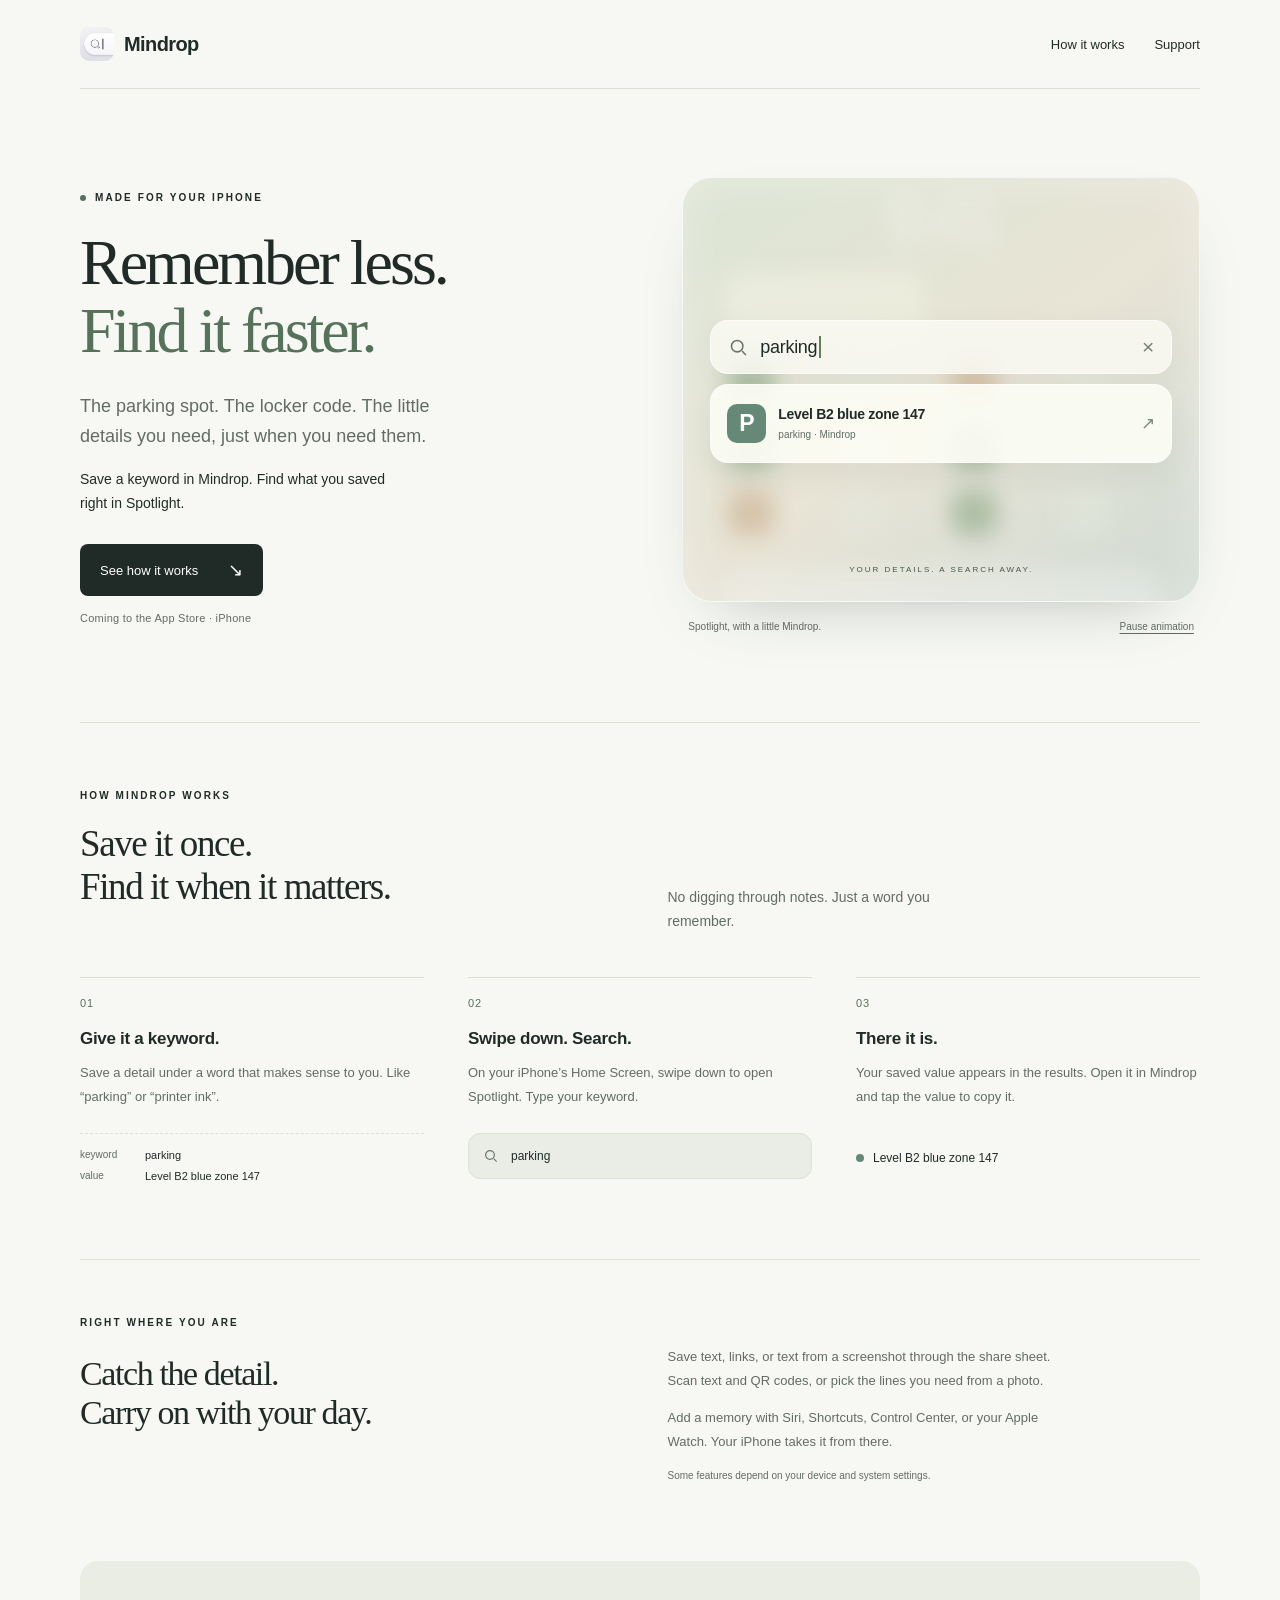
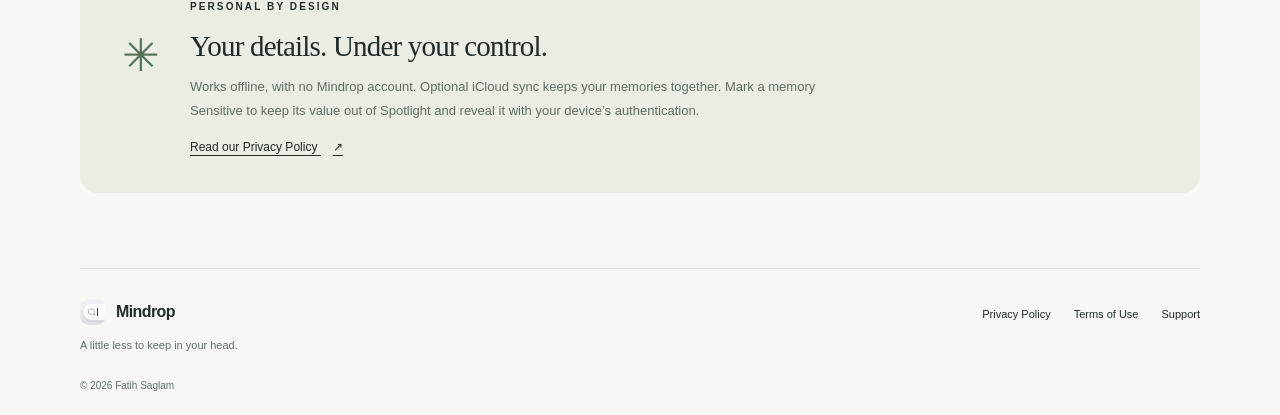
==== docs/index.html @ f383ed57 "Add Mindrop website, App Store policies, and GitHub Pages deployment" ====
<!doctype html>
<html lang="en">
<head>
  <meta charset="utf-8">
  <meta name="viewport" content="width=device-width, initial-scale=1">
  <meta name="theme-color" content="#f7f8f4">
  <title>Mindrop — Remember less. Find it faster.</title>
  <meta name="description" content="Save a detail with a keyword. Find it right in Spotlight on your iPhone. Meet Mindrop, a little less to keep in your head.">
  <meta property="og:title" content="Mindrop — Remember less. Find it faster.">
  <meta property="og:description" content="Save a detail with a keyword. Find it right in Spotlight on your iPhone. Meet Mindrop, a little less to keep in your head.">
  <meta property="og:type" content="website">
  <link rel="icon" type="image/png" href="assets/app-icon.png">
  <link rel="stylesheet" href="assets/site.css">
  <script src="assets/demo.js" defer></script>
</head>
<body>
<a class="skip" href="#main">Skip to content</a>
<header class="site-header shell"><a class="brand" href="./"><img src="assets/app-icon.png" width="34" height="34" alt="">Mindrop</a><nav aria-label="Main navigation"><a href="./#how-it-works">How it works</a><a href="support.html">Support</a></nav></header>
<main id="main" class="">
<section class="hero shell" aria-labelledby="hero-title">
  <div class="hero-copy"><p class="eyebrow"><span></span> MADE FOR YOUR IPHONE</p>
  <h1 id="hero-title">Remember less.<br><span>Find it faster.</span></h1>
  <p class="intro">The parking spot. The locker code. The little details you need, just when you need them.</p>
  <p class="hero-detail">Save a keyword in Mindrop. Find what you saved right in Spotlight.</p>
  <a class="button" href="#how-it-works">See how it works <span aria-hidden="true">↘</span></a>
  <p class="availability">Coming to the App Store · iPhone</p></div>
  <div class="demo-wrap">
    <div class="demo-stage" role="img" aria-label="Illustrative Spotlight search: searching parking shows Level B2 blue zone 147, saved in Mindrop.">
      <div class="blurred-home" aria-hidden="true"><div class="blur-clock">9:41</div><div class="ghost-widget"></div><div class="ghost-apps"><i></i><i></i><i></i><i></i><i></i><i></i><i></i><i></i><i></i><i></i><i></i><i></i></div><div class="ghost-dock"></div></div>
      <div class="spotlight" aria-hidden="true">
        <div class="search-bar"><svg viewBox="0 0 24 24" fill="none" stroke="currentColor" stroke-width="1.8" aria-hidden="true"><circle cx="10.5" cy="10.5" r="6.5"/><path d="m16 16 4.5 4.5"/></svg><span id="demo-keyword">parking</span><span class="cursor"></span><span class="search-dismiss">×</span></div>
        <div class="search-result" id="demo-result"><span class="result-icon" id="demo-icon">P</span><div><p id="demo-value">Level B2 blue zone 147</p><p class="result-meta"><span id="demo-label">parking</span> · Mindrop</p></div><span class="result-arrow">↗</span></div>
      </div>
      <span class="demo-caption">YOUR DETAILS. A SEARCH AWAY.</span>
    </div>
    <div class="demo-controls"><span>Spotlight, with a little Mindrop.</span><button id="demo-pause" type="button" hidden>Pause animation</button></div>
  </div>
</section>
<section class="how shell" id="how-it-works" aria-labelledby="how-title">
  <div class="section-heading"><p class="eyebrow">HOW MINDROP WORKS</p><h2 id="how-title">Save it once.<br>Find it when it matters.</h2><p>No digging through notes. Just a word you remember.</p></div>
  <ol class="steps"><li><span class="step-number">01</span><h3>Give it a keyword.</h3><p>Save a detail under a word that makes sense to you. Like “parking” or “printer ink”.</p><div class="step-example"><span>keyword</span>parking<span>value</span>Level B2 blue zone 147</div></li><li><span class="step-number">02</span><h3>Swipe down. Search.</h3><p>On your iPhone’s Home Screen, swipe down to open Spotlight. Type your keyword.</p><div class="mini-search"><svg viewBox="0 0 24 24" fill="none" stroke="currentColor" stroke-width="1.8" aria-hidden="true"><circle cx="10.5" cy="10.5" r="6.5"/><path d="m16 16 4.5 4.5"/></svg><span>parking</span></div></li><li><span class="step-number">03</span><h3>There it is.</h3><p>Your saved value appears in the results. Open it in Mindrop and tap the value to copy it.</p><div class="mini-answer"><span class="tiny-dot"></span>Level B2 blue zone 147</div></li></ol>
</section>
<section class="everyday shell"><div><p class="eyebrow">RIGHT WHERE YOU ARE</p><h2>Catch the detail.<br>Carry on with your day.</h2></div><div class="ways"><p>Save text, links, or text from a screenshot through the share sheet. Scan text and QR codes, or pick the lines you need from a photo.</p><p>Add a memory with Siri, Shortcuts, Control Center, or your Apple Watch. Your iPhone takes it from there.</p><p class="small-note">Some features depend on your device and system settings.</p></div></section>
<section class="privacy-note shell"><div class="privacy-mark" aria-hidden="true">✳</div><div><p class="eyebrow">PERSONAL BY DESIGN</p><h2>Your details. Under your control.</h2><p>Works offline, with no Mindrop account. Optional iCloud sync keeps your memories together. Mark a memory Sensitive to keep its value out of Spotlight and reveal it with your device’s authentication.</p><a class="text-link" href="privacy.html">Read our Privacy Policy <span aria-hidden="true">↗</span></a></div></section>
</main>
<footer class="site-footer shell"><div class="footer-brand"><a class="brand" href="./"><img src="assets/app-icon.png" width="26" height="26" alt="">Mindrop</a><p>A little less to keep in your head.</p></div><div class="footer-links"><a href="privacy.html">Privacy Policy</a><a href="terms.html">Terms of Use</a><a href="support.html">Support</a></div><p class="copyright">© 2026 Fatih Saglam</p></footer>
</body>
</html>
---- docs/assets/site.css ----
:root{color-scheme:light;--paper:#f7f8f4;--ink:#202b27;--muted:#626c65;--line:#dce1d7;--green:#57725b;--serif:Georgia,'Times New Roman',serif;font-family:-apple-system,BlinkMacSystemFont,'Segoe UI',sans-serif;color:var(--ink);background:var(--paper);font-synthesis:none}*{box-sizing:border-box}html{scroll-behavior:smooth;scroll-padding-top:30px}body{margin:0}a{color:inherit;text-underline-offset:4px}a,button{-webkit-tap-highlight-color:transparent}a:focus-visible,button:focus-visible,summary:focus-visible{outline:3px solid var(--green);outline-offset:6px;border-radius:4px}button{font:inherit}img{max-width:100%}.shell{width:min(1120px,calc(100% - 80px));margin-inline:auto}.skip{position:fixed;top:-80px;left:20px;background:var(--ink);color:white;padding:14px;z-index:5}.skip:focus{top:12px}.site-header{display:flex;align-items:center;justify-content:space-between;padding-block:27px;border-bottom:1px solid var(--line)}.brand{display:inline-flex;align-items:center;gap:10px;font-size:20px;font-weight:650;letter-spacing:-.6px;text-decoration:none}.brand img{border-radius:9px}.site-header nav{display:flex;gap:30px;font-size:13px}.site-header nav a{text-decoration:none}.site-header nav a:hover,.footer-links a:hover{color:var(--green);text-decoration:underline}.hero{display:grid;grid-template-columns:1.04fr 1fr;gap:64px;align-items:center;padding-block:88px 85px}.eyebrow{font-size:10px;line-height:1.6;font-weight:650;letter-spacing:2.1px;margin:0 0 23px}.hero-copy .eyebrow{display:flex;align-items:center;gap:9px}.eyebrow>span{width:6px;height:6px;border-radius:50%;background:var(--green)}h1,h2,h3,p{margin-top:0}h1{font-family:var(--serif);font-weight:400;font-size:clamp(45px,5vw,65px);line-height:1.07;letter-spacing:-3px;margin-bottom:27px}h1 span{color:var(--green)}.intro{font-size:18px;line-height:1.65;max-width:380px;color:var(--muted);margin-bottom:16px}.hero-detail{font-size:14px;line-height:1.7;max-width:330px;margin-bottom:29px}.button{display:inline-flex;align-items:center;justify-content:space-between;gap:30px;text-decoration:none;background:var(--ink);color:#fff;padding:15px 20px;border-radius:8px;font-size:13px;transition:background .2s}.button:hover{background:#3e5944}.button span{font-size:18px}.availability{font-size:11px;letter-spacing:.25px;color:var(--muted);margin:16px 0 0}.demo-wrap{min-width:0}.demo-stage{position:relative;height:425px;overflow:hidden;border-radius:30px;background:linear-gradient(145deg,#dce5d4,#e8e4d6 52%,#d1dbd3);border:1px solid #ffffffb3;box-shadow:0 28px 65px -40px #293e2c66,inset 0 0 50px #ffffff4d}.blurred-home{position:absolute;inset:-10px 25px;filter:blur(11px);opacity:.48;user-select:none}.blur-clock{text-align:center;font-size:68px;font-weight:250;color:#fff;padding-top:12px;letter-spacing:-5px}.ghost-widget{width:43%;height:65px;margin:15px 15px 20px;background:#f5f5e6;border-radius:18px}.ghost-apps{display:grid;grid-template-columns:repeat(4,1fr);gap:20px;padding:0 20px}.ghost-apps i{width:46px;height:46px;background:#789b75;border-radius:13px}.ghost-apps i:nth-child(3n){background:#c4a17c}.ghost-apps i:nth-child(2n){background:#e3e9dd}.ghost-dock{height:60px;margin:30px 15px;background:#ffffff6e;border-radius:22px}.spotlight{position:absolute;top:142px;left:27px;right:27px}.search-bar{display:flex;align-items:center;gap:11px;min-height:53px;padding:14px 17px;border:1px solid #fff9;border-radius:18px;background:#f9faf3d9;box-shadow:0 5px 30px #32422c0a;font-size:18px;letter-spacing:-.3px}.search-bar svg,.mini-search svg{width:21px;height:21px;flex-shrink:0;color:#6b7669}.cursor{height:22px;width:1.5px;background:#617e57;margin-left:-9px;animation:blink 1s steps(2,start) infinite}.search-dismiss{margin-left:auto;font-size:21px;color:#798074;font-weight:300}.search-result{display:flex;align-items:center;gap:12px;margin-top:10px;min-height:79px;padding:16px;border-radius:18px;background:#fbfcf4ed;border:1px solid #fff9;box-shadow:0 12px 30px #32422c10;transition:opacity .3s,transform .3s}.search-result.is-hidden{opacity:0;transform:translateY(7px)}.result-icon{display:grid;place-items:center;width:39px;height:39px;flex-shrink:0;border-radius:10px;color:#fff;background:#668876;font-size:23px;font-weight:650}.search-result p{font-size:14px;font-weight:550;letter-spacing:-.3px;margin:0;line-height:1.4;overflow-wrap:anywhere}.search-result .result-meta{font-size:10px;color:var(--muted);font-weight:400;margin-top:4px;letter-spacing:0}.result-arrow{margin-left:auto;color:#7c8878;font-size:17px}.demo-caption{position:absolute;bottom:27px;left:0;right:0;text-align:center;font-size:8px;letter-spacing:2px;color:#465846}.demo-controls{display:flex;align-items:center;justify-content:space-between;gap:10px;margin:14px 6px 0;color:var(--muted);font-size:10px}.demo-controls button{background:none;border:0;padding:5px 0;color:var(--muted);text-decoration:underline;text-underline-offset:3px;font-size:10px;cursor:pointer}.how{border-top:1px solid var(--line);padding-block:65px 62px}.section-heading{display:grid;grid-template-columns:1fr 1fr;column-gap:55px}.section-heading .eyebrow{grid-column:1/-1;margin-bottom:19px}h2{font-family:var(--serif);font-weight:400;font-size:37px;line-height:1.15;letter-spacing:-1.4px}.section-heading>p:last-child{align-self:end;margin-bottom:5px;color:var(--muted);font-size:14px;line-height:1.7;max-width:270px}.steps{display:grid;grid-template-columns:repeat(3,1fr);list-style:none;margin:38px 0 0;padding:0;gap:44px}.steps li{border-top:1px solid var(--line);padding-top:19px}.step-number{display:block;font-size:11px;letter-spacing:1px;color:var(--green);margin-bottom:20px}.steps h3{font-weight:550;font-size:17px;letter-spacing:-.3px;margin-bottom:12px}.steps p,.ways p,.privacy-note p:not(.eyebrow){font-size:13px;line-height:1.85;color:var(--muted)}.step-example{display:grid;grid-template-columns:60px 1fr;gap:9px 5px;font-size:11px;padding:15px 0;border-top:1px dashed var(--line);margin-top:24px}.step-example span{color:var(--muted);font-size:10px}.mini-search{display:flex;gap:12px;align-items:center;background:#e9ede5;border:1px solid #dce2d5;padding:14px;border-radius:12px;margin-top:24px;font-size:12px}.mini-search svg{width:16px;height:16px}.mini-answer{display:flex;align-items:center;gap:9px;padding-block:18px;margin-top:24px;font-size:12px}.tiny-dot{background:#668876;width:8px;height:8px;border-radius:50%;flex-shrink:0}.everyday{display:grid;grid-template-columns:1fr 1fr;gap:55px;padding-block:55px;border-top:1px solid var(--line)}.everyday h2{font-size:34px;margin-bottom:0}.ways{padding-top:30px}.ways p{max-width:400px}.ways .small-note{font-size:10px;color:var(--muted)}.privacy-note{display:flex;gap:30px;padding:38px 42px;background:#e9ede4;border-radius:18px;margin-top:10px;margin-bottom:75px}.privacy-mark{font-size:45px;color:var(--green);padding-top:30px}.privacy-note .eyebrow{margin-bottom:15px}.privacy-note h2{font-size:29px;letter-spacing:-.8px;margin-bottom:12px}.privacy-note p{max-width:650px}.text-link{display:inline-block;font-size:12px;margin-top:4px}.text-link span{margin-left:12px}.site-footer{border-top:1px solid var(--line);padding-block:30px 24px;display:grid;grid-template-columns:1fr auto;gap:18px}.footer-brand .brand{font-size:16px}.footer-brand p{font-size:11px;color:var(--muted);margin-top:10px}.footer-links{display:flex;gap:23px;font-size:11px;padding-top:9px}.footer-links a{text-decoration:none}.copyright{grid-column:1/-1;font-size:10px;color:var(--muted);margin-bottom:0}.legal{max-width:760px;padding-block:65px 80px}.legal h1{font-size:55px;letter-spacing:-2px;margin-bottom:15px}.updated{font-size:11px;color:var(--muted);margin-bottom:33px}.legal p,.legal li{font-size:14px;line-height:1.9;color:#49534c}.legal .legal-lead{font-size:19px;line-height:1.65;color:var(--ink);margin-bottom:32px}.legal h2{font-family:inherit;font-size:19px;line-height:1.45;letter-spacing:-.4px;font-weight:550;margin:34px 0 13px}.legal .button{color:white;margin-bottom:10px}.contact-line{font-size:12px!important;margin-top:15px}.legal details{border-bottom:1px solid var(--line);padding:20px 0}.legal details:first-of-type{border-top:1px solid var(--line)}summary{cursor:pointer;font-size:15px;font-weight:500;line-height:1.6}details p{margin:14px 0 0}::selection{background:#d6e3cc}@keyframes blink{to{visibility:hidden}}@media(min-width:1400px){.hero{padding-block:105px}}@media(max-width:900px){.shell{width:calc(100% - 48px)}.hero{gap:30px;padding-block:65px}.hero h1{font-size:47px;letter-spacing:-2px}.demo-stage{height:390px}.spotlight{left:17px;right:17px;top:130px}.search-result{padding:13px;gap:9px}.search-result p{font-size:12px}.steps{gap:25px}.section-heading{gap:30px}.everyday{gap:30px}}@media(max-width:650px){.shell{width:calc(100% - 40px)}.site-header{padding-block:20px}.site-header nav{gap:18px;font-size:11px}.brand{font-size:18px}.hero{grid-template-columns:1fr;gap:38px;padding-block:48px}.hero h1{font-size:53px;letter-spacing:-2.5px}.intro{font-size:17px;max-width:340px}.hero-detail{max-width:320px}.demo-wrap{width:100%;max-width:440px;margin-inline:auto}.demo-stage{height:350px}.spotlight{top:108px;left:22px;right:22px}.search-result p{font-size:14px}.ghost-apps{gap:17px}.demo-caption{bottom:22px}.section-heading{display:block}.section-heading>p:last-child{max-width:100%;margin-top:0}.how{padding-block:40px}.section-heading h2{font-size:34px}.steps{grid-template-columns:1fr;gap:27px;margin-top:28px}.steps li{display:grid;grid-template-columns:30px 1fr;gap:0 15px;padding-top:22px}.step-number{grid-row:1/4;margin-top:5px}.steps li p{grid-column:2;margin-bottom:5px}.step-example,.mini-search,.mini-answer{grid-column:2;margin-top:12px}.mini-answer{padding-bottom:5px}.everyday{grid-template-columns:1fr;gap:10px;padding-block:40px}.everyday h2{font-size:31px}.ways{padding-top:10px}.privacy-note{gap:15px;padding:28px 23px;margin-bottom:45px}.privacy-mark{font-size:25px;padding-top:30px}.privacy-note h2{font-size:27px}.site-footer{grid-template-columns:1fr;gap:10px}.footer-links{flex-wrap:wrap;gap:20px;padding-top:0}.copyright{margin-top:14px}.legal{padding-block:44px 55px}.legal h1{font-size:42px;letter-spacing:-1.5px}.legal .legal-lead{font-size:17px}}@media(prefers-reduced-motion:reduce){html{scroll-behavior:auto}*,*::before,*::after{animation:none!important;transition:none!important}.cursor{display:none}}
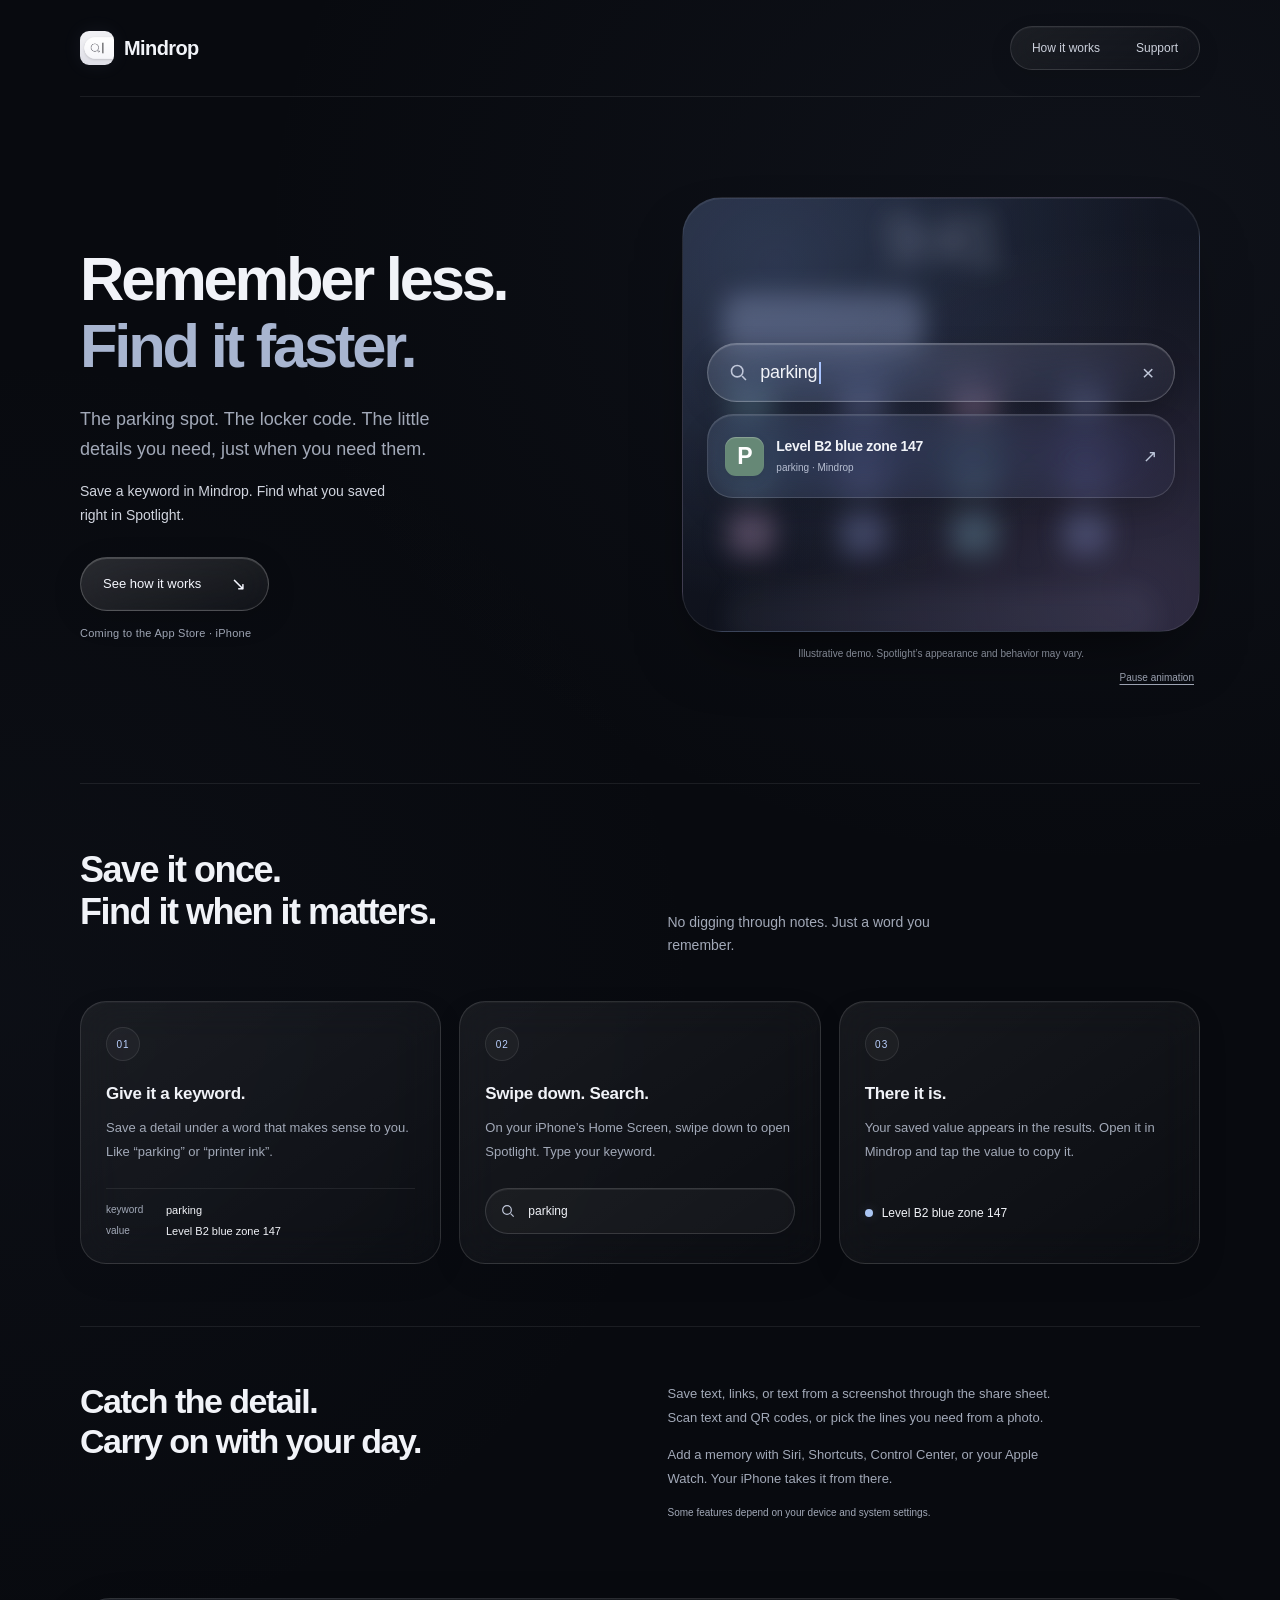
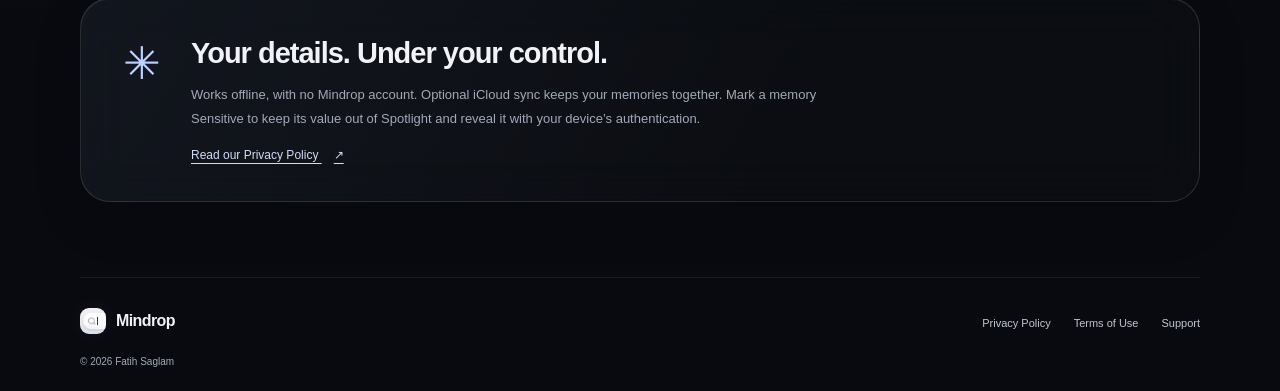
==== commit 402c655c: "Refine website with dark liquid glass design and simplified captions" ====
--- a/docs/index.html
+++ b/docs/index.html
@@ -3,14 +3,14 @@
 <head>
   <meta charset="utf-8">
   <meta name="viewport" content="width=device-width, initial-scale=1">
-  <meta name="theme-color" content="#f7f8f4">
+  <meta name="theme-color" content="#080a0f">
   <title>Mindrop — Remember less. Find it faster.</title>
   <meta name="description" content="Save a detail with a keyword. Find it right in Spotlight on your iPhone. Meet Mindrop, a little less to keep in your head.">
   <meta property="og:title" content="Mindrop — Remember less. Find it faster.">
   <meta property="og:description" content="Save a detail with a keyword. Find it right in Spotlight on your iPhone. Meet Mindrop, a little less to keep in your head.">
   <meta property="og:type" content="website">
   <link rel="icon" type="image/png" href="assets/app-icon.png">
-  <link rel="stylesheet" href="assets/site.css">
+  <link rel="stylesheet" href="assets/site.css?v=3">
   <script src="assets/demo.js" defer></script>
 </head>
 <body>
@@ -18,7 +18,7 @@
 <header class="site-header shell"><a class="brand" href="./"><img src="assets/app-icon.png" width="34" height="34" alt="">Mindrop</a><nav aria-label="Main navigation"><a href="./#how-it-works">How it works</a><a href="support.html">Support</a></nav></header>
 <main id="main" class="">
 <section class="hero shell" aria-labelledby="hero-title">
-  <div class="hero-copy"><p class="eyebrow"><span></span> MADE FOR YOUR IPHONE</p>
+  <div class="hero-copy">
   <h1 id="hero-title">Remember less.<br><span>Find it faster.</span></h1>
   <p class="intro">The parking spot. The locker code. The little details you need, just when you need them.</p>
   <p class="hero-detail">Save a keyword in Mindrop. Find what you saved right in Spotlight.</p>
@@ -31,18 +31,18 @@
         <div class="search-bar"><svg viewBox="0 0 24 24" fill="none" stroke="currentColor" stroke-width="1.8" aria-hidden="true"><circle cx="10.5" cy="10.5" r="6.5"/><path d="m16 16 4.5 4.5"/></svg><span id="demo-keyword">parking</span><span class="cursor"></span><span class="search-dismiss">×</span></div>
         <div class="search-result" id="demo-result"><span class="result-icon" id="demo-icon">P</span><div><p id="demo-value">Level B2 blue zone 147</p><p class="result-meta"><span id="demo-label">parking</span> · Mindrop</p></div><span class="result-arrow">↗</span></div>
       </div>
-      <span class="demo-caption">YOUR DETAILS. A SEARCH AWAY.</span>
     </div>
-    <div class="demo-controls"><span>Spotlight, with a little Mindrop.</span><button id="demo-pause" type="button" hidden>Pause animation</button></div>
+    <p class="demo-disclaimer">Illustrative demo. Spotlight’s appearance and behavior may vary.</p>
+    <div class="demo-controls"><button id="demo-pause" type="button" hidden>Pause animation</button></div>
   </div>
 </section>
 <section class="how shell" id="how-it-works" aria-labelledby="how-title">
-  <div class="section-heading"><p class="eyebrow">HOW MINDROP WORKS</p><h2 id="how-title">Save it once.<br>Find it when it matters.</h2><p>No digging through notes. Just a word you remember.</p></div>
+  <div class="section-heading"><h2 id="how-title">Save it once.<br>Find it when it matters.</h2><p>No digging through notes. Just a word you remember.</p></div>
   <ol class="steps"><li><span class="step-number">01</span><h3>Give it a keyword.</h3><p>Save a detail under a word that makes sense to you. Like “parking” or “printer ink”.</p><div class="step-example"><span>keyword</span>parking<span>value</span>Level B2 blue zone 147</div></li><li><span class="step-number">02</span><h3>Swipe down. Search.</h3><p>On your iPhone’s Home Screen, swipe down to open Spotlight. Type your keyword.</p><div class="mini-search"><svg viewBox="0 0 24 24" fill="none" stroke="currentColor" stroke-width="1.8" aria-hidden="true"><circle cx="10.5" cy="10.5" r="6.5"/><path d="m16 16 4.5 4.5"/></svg><span>parking</span></div></li><li><span class="step-number">03</span><h3>There it is.</h3><p>Your saved value appears in the results. Open it in Mindrop and tap the value to copy it.</p><div class="mini-answer"><span class="tiny-dot"></span>Level B2 blue zone 147</div></li></ol>
 </section>
-<section class="everyday shell"><div><p class="eyebrow">RIGHT WHERE YOU ARE</p><h2>Catch the detail.<br>Carry on with your day.</h2></div><div class="ways"><p>Save text, links, or text from a screenshot through the share sheet. Scan text and QR codes, or pick the lines you need from a photo.</p><p>Add a memory with Siri, Shortcuts, Control Center, or your Apple Watch. Your iPhone takes it from there.</p><p class="small-note">Some features depend on your device and system settings.</p></div></section>
-<section class="privacy-note shell"><div class="privacy-mark" aria-hidden="true">✳</div><div><p class="eyebrow">PERSONAL BY DESIGN</p><h2>Your details. Under your control.</h2><p>Works offline, with no Mindrop account. Optional iCloud sync keeps your memories together. Mark a memory Sensitive to keep its value out of Spotlight and reveal it with your device’s authentication.</p><a class="text-link" href="privacy.html">Read our Privacy Policy <span aria-hidden="true">↗</span></a></div></section>
+<section class="everyday shell"><div><h2>Catch the detail.<br>Carry on with your day.</h2></div><div class="ways"><p>Save text, links, or text from a screenshot through the share sheet. Scan text and QR codes, or pick the lines you need from a photo.</p><p>Add a memory with Siri, Shortcuts, Control Center, or your Apple Watch. Your iPhone takes it from there.</p><p class="small-note">Some features depend on your device and system settings.</p></div></section>
+<section class="privacy-note shell"><div class="privacy-mark" aria-hidden="true">✳</div><div><h2>Your details. Under your control.</h2><p>Works offline, with no Mindrop account. Optional iCloud sync keeps your memories together. Mark a memory Sensitive to keep its value out of Spotlight and reveal it with your device’s authentication.</p><a class="text-link" href="privacy.html">Read our Privacy Policy <span aria-hidden="true">↗</span></a></div></section>
 </main>
-<footer class="site-footer shell"><div class="footer-brand"><a class="brand" href="./"><img src="assets/app-icon.png" width="26" height="26" alt="">Mindrop</a><p>A little less to keep in your head.</p></div><div class="footer-links"><a href="privacy.html">Privacy Policy</a><a href="terms.html">Terms of Use</a><a href="support.html">Support</a></div><p class="copyright">© 2026 Fatih Saglam</p></footer>
+<footer class="site-footer shell"><div class="footer-brand"><a class="brand" href="./"><img src="assets/app-icon.png" width="26" height="26" alt="">Mindrop</a></div><div class="footer-links"><a href="privacy.html">Privacy Policy</a><a href="terms.html">Terms of Use</a><a href="support.html">Support</a></div><p class="copyright">© 2026 Fatih Saglam</p></footer>
 </body>
 </html>
--- a/docs/assets/site.css
+++ b/docs/assets/site.css
@@ -1 +1,246 @@
-:root{color-scheme:light;--paper:#f7f8f4;--ink:#202b27;--muted:#626c65;--line:#dce1d7;--green:#57725b;--serif:Georgia,'Times New Roman',serif;font-family:-apple-system,BlinkMacSystemFont,'Segoe UI',sans-serif;color:var(--ink);background:var(--paper);font-synthesis:none}*{box-sizing:border-box}html{scroll-behavior:smooth;scroll-padding-top:30px}body{margin:0}a{color:inherit;text-underline-offset:4px}a,button{-webkit-tap-highlight-color:transparent}a:focus-visible,button:focus-visible,summary:focus-visible{outline:3px solid var(--green);outline-offset:6px;border-radius:4px}button{font:inherit}img{max-width:100%}.shell{width:min(1120px,calc(100% - 80px));margin-inline:auto}.skip{position:fixed;top:-80px;left:20px;background:var(--ink);color:white;padding:14px;z-index:5}.skip:focus{top:12px}.site-header{display:flex;align-items:center;justify-content:space-between;padding-block:27px;border-bottom:1px solid var(--line)}.brand{display:inline-flex;align-items:center;gap:10px;font-size:20px;font-weight:650;letter-spacing:-.6px;text-decoration:none}.brand img{border-radius:9px}.site-header nav{display:flex;gap:30px;font-size:13px}.site-header nav a{text-decoration:none}.site-header nav a:hover,.footer-links a:hover{color:var(--green);text-decoration:underline}.hero{display:grid;grid-template-columns:1.04fr 1fr;gap:64px;align-items:center;padding-block:88px 85px}.eyebrow{font-size:10px;line-height:1.6;font-weight:650;letter-spacing:2.1px;margin:0 0 23px}.hero-copy .eyebrow{display:flex;align-items:center;gap:9px}.eyebrow>span{width:6px;height:6px;border-radius:50%;background:var(--green)}h1,h2,h3,p{margin-top:0}h1{font-family:var(--serif);font-weight:400;font-size:clamp(45px,5vw,65px);line-height:1.07;letter-spacing:-3px;margin-bottom:27px}h1 span{color:var(--green)}.intro{font-size:18px;line-height:1.65;max-width:380px;color:var(--muted);margin-bottom:16px}.hero-detail{font-size:14px;line-height:1.7;max-width:330px;margin-bottom:29px}.button{display:inline-flex;align-items:center;justify-content:space-between;gap:30px;text-decoration:none;background:var(--ink);color:#fff;padding:15px 20px;border-radius:8px;font-size:13px;transition:background .2s}.button:hover{background:#3e5944}.button span{font-size:18px}.availability{font-size:11px;letter-spacing:.25px;color:var(--muted);margin:16px 0 0}.demo-wrap{min-width:0}.demo-stage{position:relative;height:425px;overflow:hidden;border-radius:30px;background:linear-gradient(145deg,#dce5d4,#e8e4d6 52%,#d1dbd3);border:1px solid #ffffffb3;box-shadow:0 28px 65px -40px #293e2c66,inset 0 0 50px #ffffff4d}.blurred-home{position:absolute;inset:-10px 25px;filter:blur(11px);opacity:.48;user-select:none}.blur-clock{text-align:center;font-size:68px;font-weight:250;color:#fff;padding-top:12px;letter-spacing:-5px}.ghost-widget{width:43%;height:65px;margin:15px 15px 20px;background:#f5f5e6;border-radius:18px}.ghost-apps{display:grid;grid-template-columns:repeat(4,1fr);gap:20px;padding:0 20px}.ghost-apps i{width:46px;height:46px;background:#789b75;border-radius:13px}.ghost-apps i:nth-child(3n){background:#c4a17c}.ghost-apps i:nth-child(2n){background:#e3e9dd}.ghost-dock{height:60px;margin:30px 15px;background:#ffffff6e;border-radius:22px}.spotlight{position:absolute;top:142px;left:27px;right:27px}.search-bar{display:flex;align-items:center;gap:11px;min-height:53px;padding:14px 17px;border:1px solid #fff9;border-radius:18px;background:#f9faf3d9;box-shadow:0 5px 30px #32422c0a;font-size:18px;letter-spacing:-.3px}.search-bar svg,.mini-search svg{width:21px;height:21px;flex-shrink:0;color:#6b7669}.cursor{height:22px;width:1.5px;background:#617e57;margin-left:-9px;animation:blink 1s steps(2,start) infinite}.search-dismiss{margin-left:auto;font-size:21px;color:#798074;font-weight:300}.search-result{display:flex;align-items:center;gap:12px;margin-top:10px;min-height:79px;padding:16px;border-radius:18px;background:#fbfcf4ed;border:1px solid #fff9;box-shadow:0 12px 30px #32422c10;transition:opacity .3s,transform .3s}.search-result.is-hidden{opacity:0;transform:translateY(7px)}.result-icon{display:grid;place-items:center;width:39px;height:39px;flex-shrink:0;border-radius:10px;color:#fff;background:#668876;font-size:23px;font-weight:650}.search-result p{font-size:14px;font-weight:550;letter-spacing:-.3px;margin:0;line-height:1.4;overflow-wrap:anywhere}.search-result .result-meta{font-size:10px;color:var(--muted);font-weight:400;margin-top:4px;letter-spacing:0}.result-arrow{margin-left:auto;color:#7c8878;font-size:17px}.demo-caption{position:absolute;bottom:27px;left:0;right:0;text-align:center;font-size:8px;letter-spacing:2px;color:#465846}.demo-controls{display:flex;align-items:center;justify-content:space-between;gap:10px;margin:14px 6px 0;color:var(--muted);font-size:10px}.demo-controls button{background:none;border:0;padding:5px 0;color:var(--muted);text-decoration:underline;text-underline-offset:3px;font-size:10px;cursor:pointer}.how{border-top:1px solid var(--line);padding-block:65px 62px}.section-heading{display:grid;grid-template-columns:1fr 1fr;column-gap:55px}.section-heading .eyebrow{grid-column:1/-1;margin-bottom:19px}h2{font-family:var(--serif);font-weight:400;font-size:37px;line-height:1.15;letter-spacing:-1.4px}.section-heading>p:last-child{align-self:end;margin-bottom:5px;color:var(--muted);font-size:14px;line-height:1.7;max-width:270px}.steps{display:grid;grid-template-columns:repeat(3,1fr);list-style:none;margin:38px 0 0;padding:0;gap:44px}.steps li{border-top:1px solid var(--line);padding-top:19px}.step-number{display:block;font-size:11px;letter-spacing:1px;color:var(--green);margin-bottom:20px}.steps h3{font-weight:550;font-size:17px;letter-spacing:-.3px;margin-bottom:12px}.steps p,.ways p,.privacy-note p:not(.eyebrow){font-size:13px;line-height:1.85;color:var(--muted)}.step-example{display:grid;grid-template-columns:60px 1fr;gap:9px 5px;font-size:11px;padding:15px 0;border-top:1px dashed var(--line);margin-top:24px}.step-example span{color:var(--muted);font-size:10px}.mini-search{display:flex;gap:12px;align-items:center;background:#e9ede5;border:1px solid #dce2d5;padding:14px;border-radius:12px;margin-top:24px;font-size:12px}.mini-search svg{width:16px;height:16px}.mini-answer{display:flex;align-items:center;gap:9px;padding-block:18px;margin-top:24px;font-size:12px}.tiny-dot{background:#668876;width:8px;height:8px;border-radius:50%;flex-shrink:0}.everyday{display:grid;grid-template-columns:1fr 1fr;gap:55px;padding-block:55px;border-top:1px solid var(--line)}.everyday h2{font-size:34px;margin-bottom:0}.ways{padding-top:30px}.ways p{max-width:400px}.ways .small-note{font-size:10px;color:var(--muted)}.privacy-note{display:flex;gap:30px;padding:38px 42px;background:#e9ede4;border-radius:18px;margin-top:10px;margin-bottom:75px}.privacy-mark{font-size:45px;color:var(--green);padding-top:30px}.privacy-note .eyebrow{margin-bottom:15px}.privacy-note h2{font-size:29px;letter-spacing:-.8px;margin-bottom:12px}.privacy-note p{max-width:650px}.text-link{display:inline-block;font-size:12px;margin-top:4px}.text-link span{margin-left:12px}.site-footer{border-top:1px solid var(--line);padding-block:30px 24px;display:grid;grid-template-columns:1fr auto;gap:18px}.footer-brand .brand{font-size:16px}.footer-brand p{font-size:11px;color:var(--muted);margin-top:10px}.footer-links{display:flex;gap:23px;font-size:11px;padding-top:9px}.footer-links a{text-decoration:none}.copyright{grid-column:1/-1;font-size:10px;color:var(--muted);margin-bottom:0}.legal{max-width:760px;padding-block:65px 80px}.legal h1{font-size:55px;letter-spacing:-2px;margin-bottom:15px}.updated{font-size:11px;color:var(--muted);margin-bottom:33px}.legal p,.legal li{font-size:14px;line-height:1.9;color:#49534c}.legal .legal-lead{font-size:19px;line-height:1.65;color:var(--ink);margin-bottom:32px}.legal h2{font-family:inherit;font-size:19px;line-height:1.45;letter-spacing:-.4px;font-weight:550;margin:34px 0 13px}.legal .button{color:white;margin-bottom:10px}.contact-line{font-size:12px!important;margin-top:15px}.legal details{border-bottom:1px solid var(--line);padding:20px 0}.legal details:first-of-type{border-top:1px solid var(--line)}summary{cursor:pointer;font-size:15px;font-weight:500;line-height:1.6}details p{margin:14px 0 0}::selection{background:#d6e3cc}@keyframes blink{to{visibility:hidden}}@media(min-width:1400px){.hero{padding-block:105px}}@media(max-width:900px){.shell{width:calc(100% - 48px)}.hero{gap:30px;padding-block:65px}.hero h1{font-size:47px;letter-spacing:-2px}.demo-stage{height:390px}.spotlight{left:17px;right:17px;top:130px}.search-result{padding:13px;gap:9px}.search-result p{font-size:12px}.steps{gap:25px}.section-heading{gap:30px}.everyday{gap:30px}}@media(max-width:650px){.shell{width:calc(100% - 40px)}.site-header{padding-block:20px}.site-header nav{gap:18px;font-size:11px}.brand{font-size:18px}.hero{grid-template-columns:1fr;gap:38px;padding-block:48px}.hero h1{font-size:53px;letter-spacing:-2.5px}.intro{font-size:17px;max-width:340px}.hero-detail{max-width:320px}.demo-wrap{width:100%;max-width:440px;margin-inline:auto}.demo-stage{height:350px}.spotlight{top:108px;left:22px;right:22px}.search-result p{font-size:14px}.ghost-apps{gap:17px}.demo-caption{bottom:22px}.section-heading{display:block}.section-heading>p:last-child{max-width:100%;margin-top:0}.how{padding-block:40px}.section-heading h2{font-size:34px}.steps{grid-template-columns:1fr;gap:27px;margin-top:28px}.steps li{display:grid;grid-template-columns:30px 1fr;gap:0 15px;padding-top:22px}.step-number{grid-row:1/4;margin-top:5px}.steps li p{grid-column:2;margin-bottom:5px}.step-example,.mini-search,.mini-answer{grid-column:2;margin-top:12px}.mini-answer{padding-bottom:5px}.everyday{grid-template-columns:1fr;gap:10px;padding-block:40px}.everyday h2{font-size:31px}.ways{padding-top:10px}.privacy-note{gap:15px;padding:28px 23px;margin-bottom:45px}.privacy-mark{font-size:25px;padding-top:30px}.privacy-note h2{font-size:27px}.site-footer{grid-template-columns:1fr;gap:10px}.footer-links{flex-wrap:wrap;gap:20px;padding-top:0}.copyright{margin-top:14px}.legal{padding-block:44px 55px}.legal h1{font-size:42px;letter-spacing:-1.5px}.legal .legal-lead{font-size:17px}}@media(prefers-reduced-motion:reduce){html{scroll-behavior:auto}*,*::before,*::after{animation:none!important;transition:none!important}.cursor{display:none}}
+:root {
+  color-scheme: dark;
+  --paper: #080a0f;
+  --ink: #f1f3f8;
+  --muted: #a2a9b8;
+  --line: #ffffff14;
+  --accent: #bbd1ff;
+  --glass: linear-gradient(145deg, #ffffff10, #ffffff04);
+  --glass-edge: #ffffff20;
+  font-family: -apple-system, BlinkMacSystemFont, 'Segoe UI', sans-serif;
+  color: var(--ink);
+  background: var(--paper);
+  font-synthesis: none;
+}
+* { box-sizing: border-box; }
+html { scroll-behavior: smooth; scroll-padding-top: 100px; }
+body {
+  margin: 0;
+  background:
+    radial-gradient(ellipse 65% 650px at 85% 220px, #59658a16, transparent),
+    radial-gradient(ellipse 55% 650px at 0% 1000px, #424b6812, transparent);
+}
+a { color: inherit; text-underline-offset: 4px; }
+a, button { -webkit-tap-highlight-color: transparent; }
+a:focus-visible, button:focus-visible, summary:focus-visible {
+  outline: 2px solid var(--accent);
+  outline-offset: 6px;
+  border-radius: 6px;
+}
+button { font: inherit; }
+img { max-width: 100%; }
+.shell { width: min(1120px, calc(100% - 80px)); margin-inline: auto; }
+.skip {
+  position: fixed; top: -80px; left: 20px; z-index: 5;
+  background: #e5ebfb; color: #111827; padding: 14px; border-radius: 99px;
+}
+.skip:focus { top: 12px; }
+.site-header {
+  position: relative; display: flex; align-items: center; justify-content: space-between;
+  padding-block: 26px; border-bottom: 1px solid var(--line);
+}
+.brand {
+  display: inline-flex; align-items: center; gap: 10px;
+  font-size: 20px; font-weight: 650; letter-spacing: -.6px; text-decoration: none;
+}
+.brand img { border-radius: 9px; box-shadow: 0 0 20px #bacaff12; }
+.site-header nav {
+  display: flex; gap: 4px; padding: 5px; border-radius: 999px;
+  background: var(--glass); border: 1px solid var(--glass-edge);
+  box-shadow: inset 0 1px 0 #ffffff0a, 0 8px 24px #00000018;
+  -webkit-backdrop-filter: blur(20px); backdrop-filter: blur(20px);
+  font-size: 12px;
+}
+.site-header nav a { padding: 9px 16px; border-radius: 999px; text-decoration: none; color: #ccd1dc; }
+.site-header nav a:hover { background: #ffffff0d; color: white; }
+.hero {
+  display: grid; grid-template-columns: 1.04fr 1fr; gap: 64px;
+  align-items: center; padding-block: 100px 95px;
+}
+h1, h2, h3, p { margin-top: 0; }
+h1, h2 {
+  font-family: -apple-system, BlinkMacSystemFont, 'Segoe UI', sans-serif;
+  font-weight: 600; text-wrap: balance;
+}
+h1 { font-size: clamp(44px, 4.8vw, 64px); line-height: 1.08; letter-spacing: -3.2px; margin-bottom: 26px; }
+h1 span { color: #a8b5d0; }
+h2 { font-size: 36px; line-height: 1.17; letter-spacing: -1.5px; }
+.intro { font-size: 18px; line-height: 1.65; max-width: 380px; color: var(--muted); margin-bottom: 16px; }
+.hero-detail { font-size: 14px; line-height: 1.7; max-width: 330px; margin-bottom: 29px; color: #d1d5df; }
+.button {
+  display: inline-flex; align-items: center; justify-content: space-between; gap: 30px;
+  text-decoration: none; color: #f6f8ff; padding: 15px 22px; border-radius: 999px; font-size: 13px;
+  border: 1px solid #ffffff35;
+  background: linear-gradient(160deg, #ffffff22, #ffffff09);
+  -webkit-backdrop-filter: blur(24px); backdrop-filter: blur(24px);
+  box-shadow: inset 0 1px 0 #ffffff28, inset 0 -1px 0 #ffffff06, 0 8px 30px #00000025;
+  transition: border-color .2s, background .2s;
+}
+.button:hover { border-color: #ffffff60; background: linear-gradient(160deg, #ffffff30, #ffffff12); }
+.button span { font-size: 18px; }
+.availability { font-size: 11px; letter-spacing: .25px; color: var(--muted); margin: 16px 0 0; }
+.demo-wrap { min-width: 0; }
+.demo-stage {
+  position: relative; isolation: isolate; height: 435px; overflow: hidden; border-radius: 40px;
+  background:
+    radial-gradient(ellipse at 18% 15%, #5b73a64d, transparent 65%),
+    radial-gradient(ellipse at 88% 90%, #73639140, transparent 65%),
+    linear-gradient(150deg, #171d2c, #0f121c 60%, #1b1b2a);
+  border: 1px solid #ffffff17;
+  box-shadow: inset 0 1px 0 #ffffff12, 0 32px 70px -30px #000000b3;
+}
+.demo-stage::after {
+  content: ''; position: absolute; inset: 0; pointer-events: none; z-index: -1;
+  background: linear-gradient(135deg, #ffffff05, transparent 40%);
+}
+.blurred-home { position: absolute; inset: -10px 25px; filter: blur(13px); opacity: .38; user-select: none; z-index: -1; }
+.blur-clock { text-align: center; font-size: 68px; font-weight: 250; color: #cad3ee; padding-top: 12px; letter-spacing: -5px; }
+.ghost-widget { width: 43%; height: 65px; margin: 15px 15px 20px; background: #93a2cc; border-radius: 18px; }
+.ghost-apps { display: grid; grid-template-columns: repeat(4, 1fr); gap: 20px; padding: 0 20px; }
+.ghost-apps i { width: 46px; height: 46px; background: #719cb2; border-radius: 13px; }
+.ghost-apps i:nth-child(3n) { background: #b391b8; }
+.ghost-apps i:nth-child(2n) { background: #7a85bd; }
+.ghost-dock { height: 60px; margin: 30px 15px; background: #c8d5ff24; border-radius: 999px; }
+.spotlight { position: absolute; top: 145px; left: 24px; right: 24px; }
+.search-bar {
+  display: flex; align-items: center; gap: 11px; min-height: 59px; padding: 16px 20px;
+  border-radius: 999px; border: 1px solid #ffffff3b;
+  background: linear-gradient(170deg, #ffffff20, #ffffff0b);
+  -webkit-backdrop-filter: blur(28px) saturate(150%); backdrop-filter: blur(28px) saturate(150%);
+  box-shadow: inset 0 1px 1px #ffffff32, inset 0 -1px 1px #ffffff0c, 0 10px 28px #00000030;
+  font-size: 18px; letter-spacing: -.3px;
+}
+.search-bar svg, .mini-search svg { width: 21px; height: 21px; flex-shrink: 0; color: #c1c8da; }
+.cursor { height: 22px; width: 2px; background: #a9c4ff; margin-left: -9px; animation: blink 1s steps(2, start) infinite; }
+.search-dismiss { margin-left: auto; font-size: 21px; color: #c1c8da; font-weight: 300; }
+.search-result {
+  display: flex; align-items: center; gap: 12px; margin-top: 12px; min-height: 84px; padding: 17px;
+  border-radius: 26px; border: 1px solid #ffffff24;
+  background: linear-gradient(145deg, #d8e2ff18, #d8e2ff08);
+  -webkit-backdrop-filter: blur(30px) saturate(150%); backdrop-filter: blur(30px) saturate(150%);
+  box-shadow: inset 0 1px 1px #ffffff1f, 0 14px 30px #00000026;
+  transition: opacity .3s, transform .3s;
+}
+.search-result.is-hidden { opacity: 0; transform: translateY(7px); }
+.result-icon {
+  display: grid; place-items: center; width: 39px; height: 39px; flex-shrink: 0;
+  border-radius: 11px; color: #fff; background: #668876; font-size: 23px; font-weight: 650;
+  box-shadow: inset 0 1px 1px #ffffff40, 0 4px 10px #00000020;
+}
+.search-result p { font-size: 14px; font-weight: 550; letter-spacing: -.3px; margin: 0; line-height: 1.4; overflow-wrap: anywhere; }
+.search-result .result-meta { font-size: 10px; color: #b7bfd2; font-weight: 400; margin-top: 4px; letter-spacing: 0; }
+.result-arrow { margin-left: auto; color: #bdc6da; font-size: 17px; }
+.demo-disclaimer { margin: 14px 6px 0; color: var(--muted); font-size: 10px; line-height: 1.6; text-align: center; }
+.demo-controls { display: flex; align-items: center; justify-content: flex-end; gap: 10px; margin: 5px 6px 0; color: var(--muted); font-size: 10px; }
+.demo-controls button { background: none; border: 0; padding: 5px 0; color: var(--muted); text-decoration: underline; text-underline-offset: 3px; font-size: 10px; cursor: pointer; }
+.how { border-top: 1px solid var(--line); padding-block: 65px 62px; }
+.section-heading { display: grid; grid-template-columns: 1fr 1fr; column-gap: 55px; }
+.section-heading > p:last-child { align-self: end; margin-bottom: 5px; color: var(--muted); font-size: 14px; line-height: 1.7; max-width: 270px; }
+.steps { display: grid; grid-template-columns: repeat(3, 1fr); list-style: none; margin: 38px 0 0; padding: 0; gap: 18px; }
+.steps li {
+  padding: 25px; border: 1px solid var(--glass-edge); border-radius: 26px;
+  background: var(--glass); box-shadow: inset 0 1px 0 #ffffff08, 0 12px 32px #00000014;
+  -webkit-backdrop-filter: blur(20px); backdrop-filter: blur(20px);
+}
+.step-number { display: inline-grid; place-items: center; width: 34px; height: 34px; border-radius: 50%; background: #ffffff09; border: 1px solid #ffffff17; font-size: 10px; letter-spacing: 1px; color: var(--accent); margin-bottom: 23px; }
+.steps h3 { font-weight: 600; font-size: 17px; letter-spacing: -.3px; margin-bottom: 12px; }
+.steps p, .ways p, .privacy-note p { font-size: 13px; line-height: 1.85; color: var(--muted); }
+.step-example { display: grid; grid-template-columns: 55px 1fr; gap: 9px 5px; font-size: 11px; padding: 15px 0 0; border-top: 1px solid var(--line); margin-top: 24px; }
+.step-example span { color: var(--muted); font-size: 10px; }
+.mini-search { display: flex; gap: 12px; align-items: center; background: #ffffff09; border: 1px solid #ffffff24; box-shadow: inset 0 1px 0 #ffffff12; padding: 14px; border-radius: 999px; margin-top: 24px; font-size: 12px; }
+.mini-search svg { width: 16px; height: 16px; }
+.mini-answer { display: flex; align-items: center; gap: 9px; padding-block: 18px; margin-top: 24px; font-size: 12px; }
+.tiny-dot { background: #aac5f2; width: 8px; height: 8px; border-radius: 50%; flex-shrink: 0; box-shadow: 0 0 12px #aac5f230; }
+.everyday { display: grid; grid-template-columns: 1fr 1fr; gap: 55px; padding-block: 55px; border-top: 1px solid var(--line); }
+.everyday h2 { font-size: 34px; margin-bottom: 0; }
+.ways { padding-top: 0; }
+.ways p { max-width: 400px; }
+.ways .small-note { font-size: 10px; color: var(--muted); }
+.privacy-note {
+  display: flex; gap: 30px; padding: 38px 42px; border-radius: 30px; margin-top: 10px; margin-bottom: 75px;
+  background: linear-gradient(120deg, #a7bfea12, #ffffff04 65%); border: 1px solid var(--glass-edge);
+  box-shadow: inset 0 1px 0 #ffffff0c, 0 18px 50px #00000020;
+  -webkit-backdrop-filter: blur(24px); backdrop-filter: blur(24px);
+}
+.privacy-mark { font-size: 45px; color: var(--accent); padding-top: 0; }
+.privacy-note h2 { font-size: 29px; letter-spacing: -1px; margin-bottom: 12px; }
+.privacy-note p { max-width: 650px; }
+.text-link { display: inline-block; font-size: 12px; margin-top: 4px; color: #d1ddf5; }
+.text-link span { margin-left: 12px; }
+.site-footer { border-top: 1px solid var(--line); padding-block: 30px 24px; display: grid; grid-template-columns: 1fr auto; gap: 18px; }
+.footer-brand .brand { font-size: 16px; }
+.footer-links { display: flex; gap: 23px; font-size: 11px; padding-top: 9px; color: #c0c6d3; }
+.footer-links a { text-decoration: none; }
+.footer-links a:hover { color: white; text-decoration: underline; }
+.copyright { grid-column: 1 / -1; font-size: 10px; color: var(--muted); margin-bottom: 0; }
+.legal { max-width: 760px; padding-block: 65px 80px; }
+.legal h1 { font-size: 52px; letter-spacing: -2px; margin-bottom: 15px; }
+.updated { font-size: 11px; color: var(--muted); margin-bottom: 33px; }
+.legal p, .legal li { font-size: 14px; line-height: 1.9; color: #b7bdcc; }
+.legal .legal-lead { font-size: 19px; line-height: 1.65; color: var(--ink); margin-bottom: 32px; }
+.legal h2 { font-size: 19px; line-height: 1.45; letter-spacing: -.4px; font-weight: 600; margin: 34px 0 13px; }
+.legal .button { margin-bottom: 10px; }
+.contact-line { font-size: 12px !important; margin-top: 15px; }
+.legal details { border-bottom: 1px solid var(--line); padding: 20px 0; }
+.legal details:first-of-type { border-top: 1px solid var(--line); }
+summary { cursor: pointer; font-size: 15px; font-weight: 500; line-height: 1.6; }
+details p { margin: 14px 0 0; }
+::selection { background: #50648e; color: white; }
+@keyframes blink { to { visibility: hidden; } }
+@media (min-width: 1400px) { .hero { padding-block: 110px; } }
+@media (max-width: 1000px) {
+  .shell { width: calc(100% - 48px); }
+  .hero { gap: 30px; padding-block: 70px; }
+  .hero h1 { font-size: 48px; letter-spacing: -2.4px; }
+  .demo-stage { height: 390px; }
+  .spotlight { left: 17px; right: 17px; top: 130px; }
+  .search-result { padding: 14px; gap: 9px; }
+  .search-result p { font-size: 12px; }
+  .steps { gap: 12px; }
+  .steps li { padding: 21px; }
+  .section-heading, .everyday { gap: 30px; }
+}
+@media (max-width: 650px) {
+  .shell { width: calc(100% - 40px); }
+  .site-header { padding-block: 20px; }
+  .site-header nav { font-size: 10px; padding: 3px; }
+  .site-header nav a { padding: 8px 10px; }
+  .brand { font-size: 18px; }
+  .hero { grid-template-columns: 1fr; gap: 38px; padding-block: 48px; }
+  .hero h1 { font-size: clamp(39px, 10.6vw, 56px); letter-spacing: -2px; }
+  .intro { font-size: 17px; max-width: 340px; }
+  .hero-detail { max-width: 320px; }
+  .demo-wrap { width: 100%; max-width: 440px; margin-inline: auto; }
+  .demo-stage { height: 350px; border-radius: 32px; }
+  .spotlight { top: 108px; left: 16px; right: 16px; }
+  .search-bar { padding-inline: 18px; }
+  .search-result p { font-size: 13px; }
+  .ghost-apps { gap: 17px; }
+  .section-heading { display: block; }
+  .section-heading > p:last-child { max-width: 100%; margin-top: 0; }
+  .how { padding-block: 40px; }
+  .section-heading h2 { font-size: 32px; }
+  .steps { grid-template-columns: 1fr; gap: 14px; margin-top: 28px; }
+  .steps li { display: grid; grid-template-columns: 34px 1fr; gap: 0 15px; padding: 23px; }
+  .step-number { grid-row: 1 / 4; margin-top: 1px; }
+  .steps li p { grid-column: 2; margin-bottom: 5px; }
+  .step-example, .mini-search, .mini-answer { grid-column: 2; margin-top: 12px; }
+  .mini-answer { padding-bottom: 5px; }
+  .everyday { grid-template-columns: 1fr; gap: 10px; padding-block: 40px; }
+  .everyday h2 { font-size: 31px; }
+  .ways { padding-top: 0; }
+  .privacy-note { gap: 15px; padding: 28px 23px; margin-bottom: 45px; }
+  .privacy-mark { font-size: 25px; padding-top: 0; }
+  .privacy-note h2 { font-size: 26px; }
+  .site-footer { grid-template-columns: 1fr; gap: 10px; }
+  .footer-links { flex-wrap: wrap; gap: 20px; padding-top: 0; }
+  .copyright { margin-top: 14px; }
+  .legal { padding-block: 44px 55px; }
+  .legal h1 { font-size: 39px; letter-spacing: -1.5px; }
+  .legal .legal-lead { font-size: 17px; }
+}
+@media (prefers-reduced-motion: reduce) {
+  html { scroll-behavior: auto; }
+  *, *::before, *::after { animation: none !important; transition: none !important; }
+  .cursor { display: none; }
+}
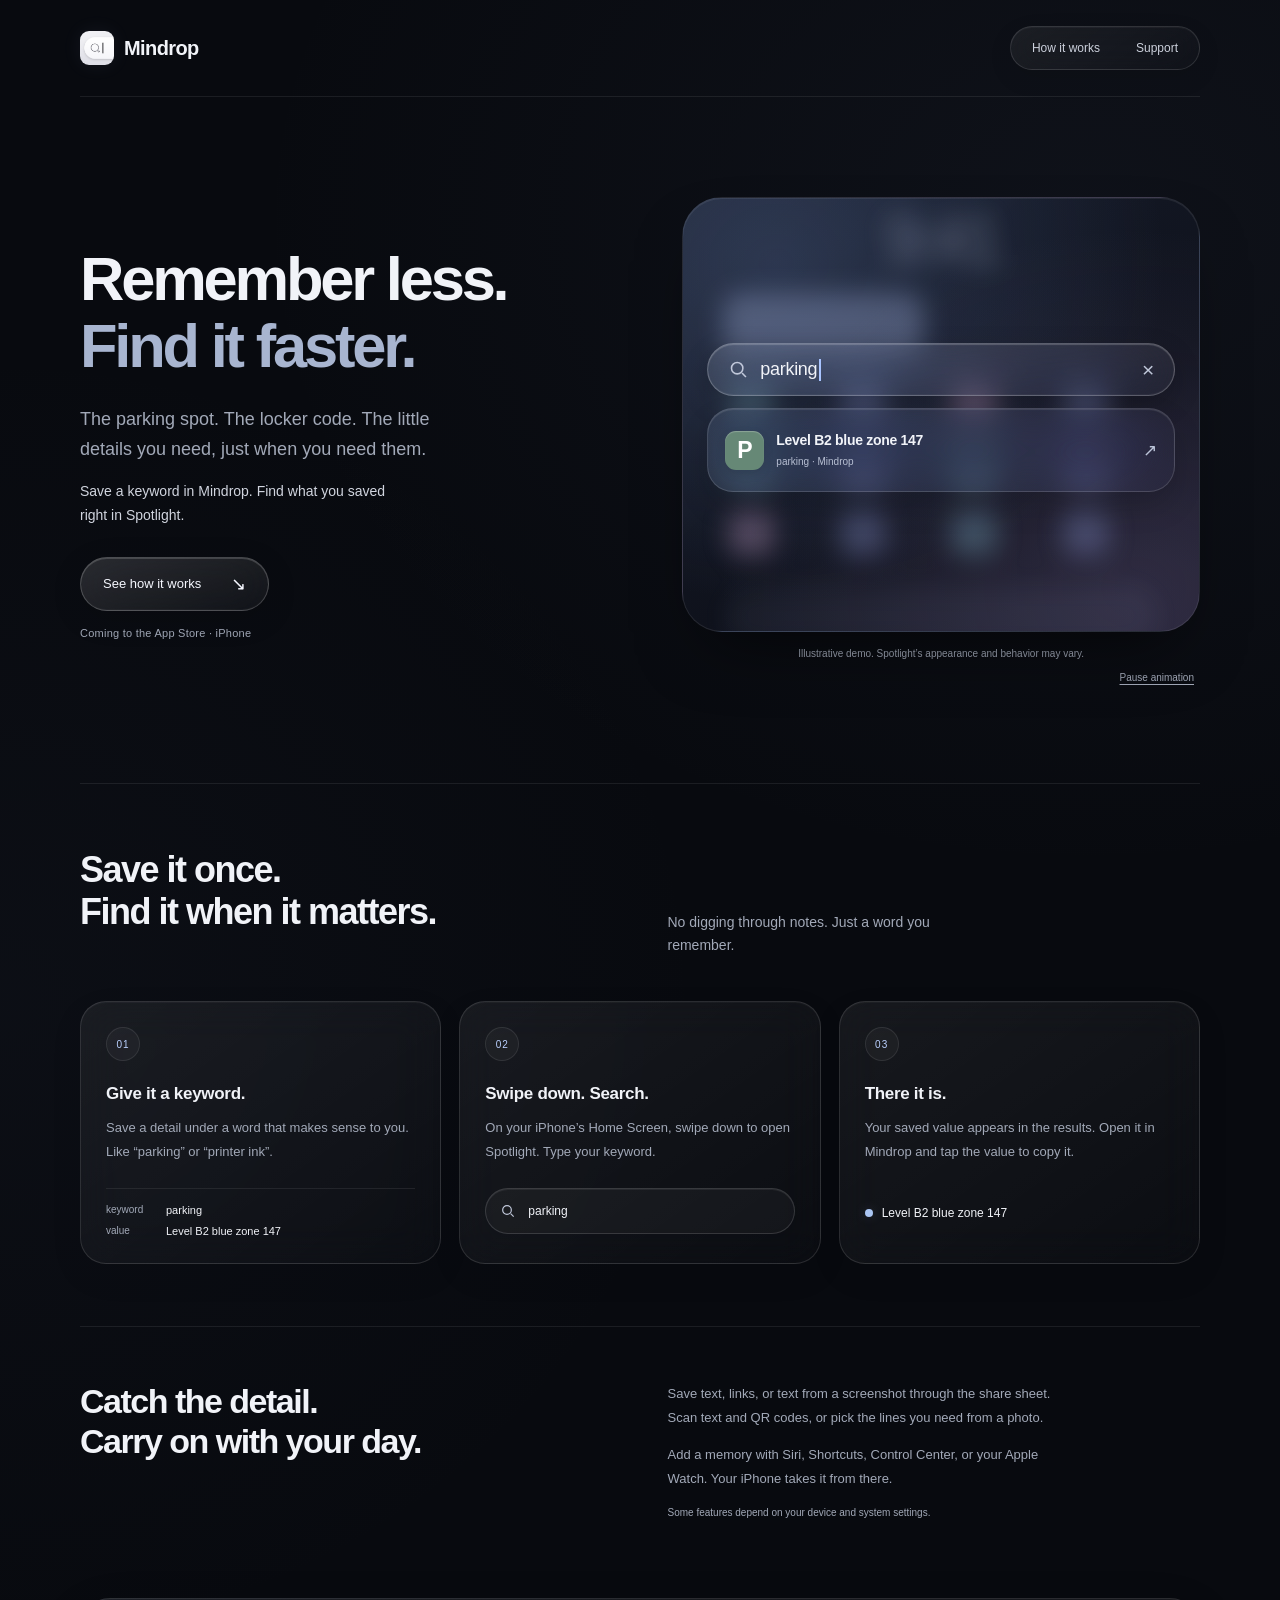
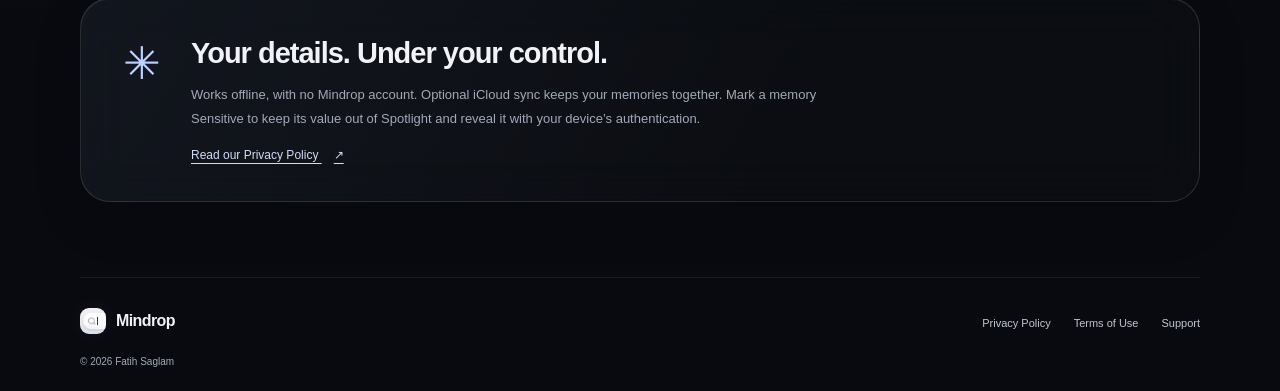
==== commit 3e19abc5: "Reduce Spotlight search field vertical padding" ====
--- a/docs/index.html
+++ b/docs/index.html
@@ -10,7 +10,7 @@
   <meta property="og:description" content="Save a detail with a keyword. Find it right in Spotlight on your iPhone. Meet Mindrop, a little less to keep in your head.">
   <meta property="og:type" content="website">
   <link rel="icon" type="image/png" href="assets/app-icon.png">
-  <link rel="stylesheet" href="assets/site.css?v=3">
+  <link rel="stylesheet" href="assets/site.css?v=4">
   <script src="assets/demo.js" defer></script>
 </head>
 <body>
--- a/docs/assets/site.css
+++ b/docs/assets/site.css
@@ -103,7 +103,7 @@
 .ghost-dock { height: 60px; margin: 30px 15px; background: #c8d5ff24; border-radius: 999px; }
 .spotlight { position: absolute; top: 145px; left: 24px; right: 24px; }
 .search-bar {
-  display: flex; align-items: center; gap: 11px; min-height: 59px; padding: 16px 20px;
+  display: flex; align-items: center; gap: 11px; min-height: 53px; padding: 13px 20px;
   border-radius: 999px; border: 1px solid #ffffff3b;
   background: linear-gradient(170deg, #ffffff20, #ffffff0b);
   -webkit-backdrop-filter: blur(28px) saturate(150%); backdrop-filter: blur(28px) saturate(150%);
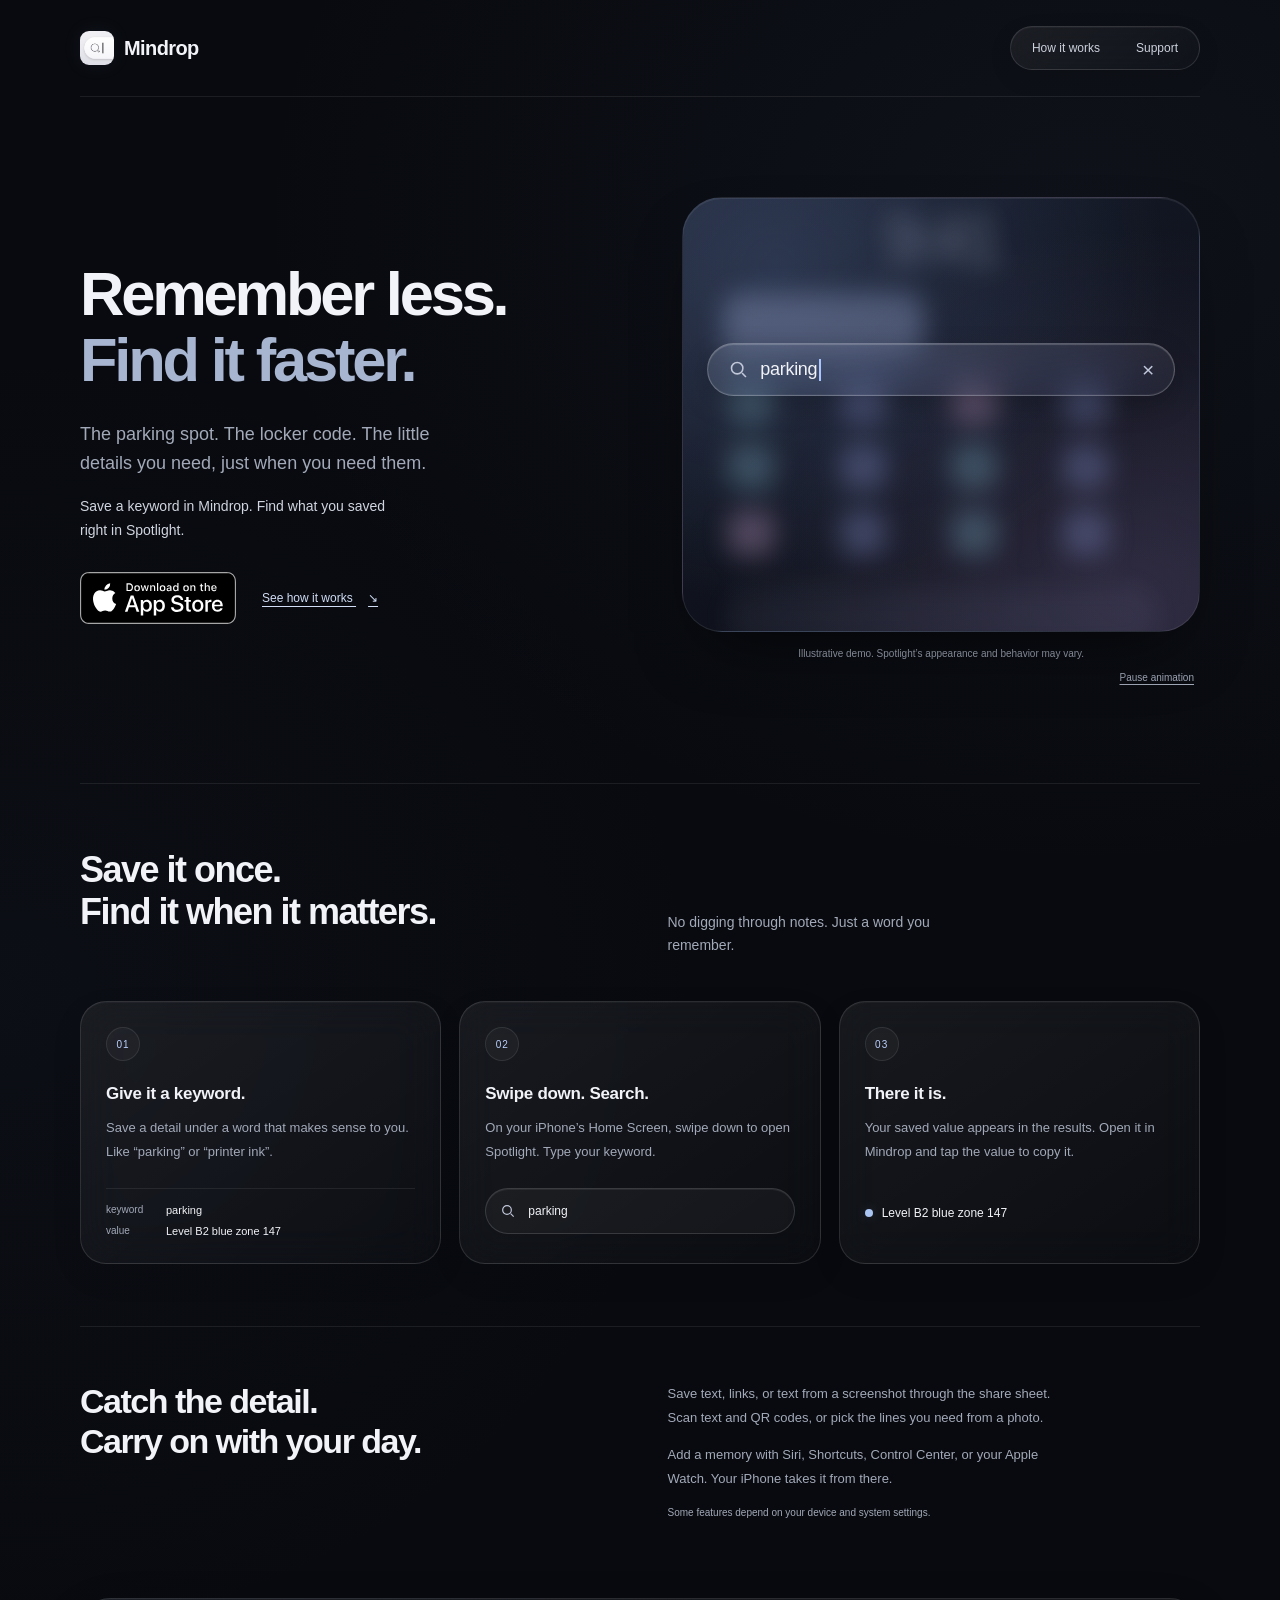
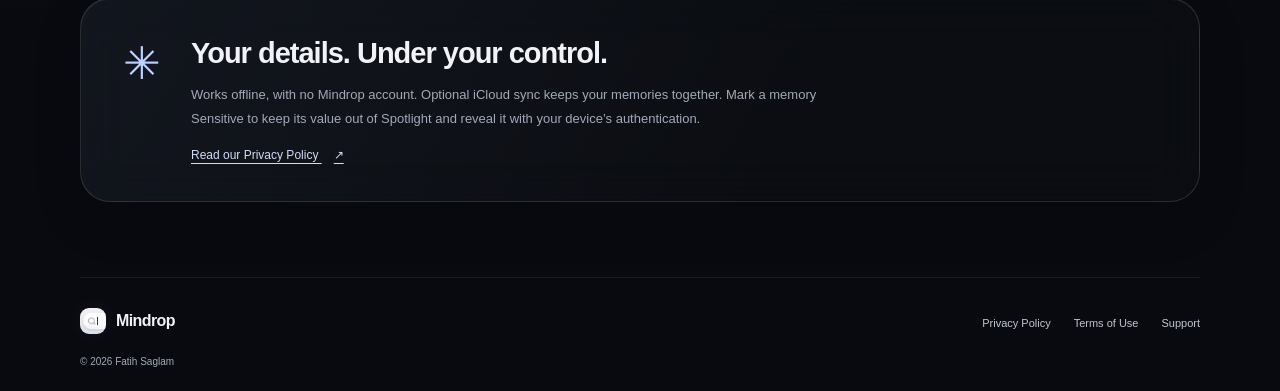
==== commit 58f487e8: "Add official App Store download badge for published Mindrop app" ====
--- a/docs/index.html
+++ b/docs/index.html
@@ -10,7 +10,7 @@
   <meta property="og:description" content="Save a detail with a keyword. Find it right in Spotlight on your iPhone. Meet Mindrop, a little less to keep in your head.">
   <meta property="og:type" content="website">
   <link rel="icon" type="image/png" href="assets/app-icon.png">
-  <link rel="stylesheet" href="assets/site.css?v=4">
+  <link rel="stylesheet" href="assets/site.css?v=5">
   <script src="assets/demo.js" defer></script>
 </head>
 <body>
@@ -22,8 +22,10 @@
   <h1 id="hero-title">Remember less.<br><span>Find it faster.</span></h1>
   <p class="intro">The parking spot. The locker code. The little details you need, just when you need them.</p>
   <p class="hero-detail">Save a keyword in Mindrop. Find what you saved right in Spotlight.</p>
-  <a class="button" href="#how-it-works">See how it works <span aria-hidden="true">↘</span></a>
-  <p class="availability">Coming to the App Store · iPhone</p></div>
+  <div class="hero-actions">
+    <a class="app-store-badge" href="https://apps.apple.com/tr/app/mindrop-spotlight-lookup/id6830335852"><img src="assets/app-store-badge.svg" width="156" height="52" alt="Download Mindrop — Spotlight Lookup on the App Store"></a>
+    <a class="text-link" href="#how-it-works">See how it works <span aria-hidden="true">↘</span></a>
+  </div></div>
   <div class="demo-wrap">
     <div class="demo-stage" role="img" aria-label="Illustrative Spotlight search: searching parking shows Level B2 blue zone 147, saved in Mindrop.">
       <div class="blurred-home" aria-hidden="true"><div class="blur-clock">9:41</div><div class="ghost-widget"></div><div class="ghost-apps"><i></i><i></i><i></i><i></i><i></i><i></i><i></i><i></i><i></i><i></i><i></i><i></i></div><div class="ghost-dock"></div></div>
--- a/docs/assets/site.css
+++ b/docs/assets/site.css
@@ -78,7 +78,10 @@
 }
 .button:hover { border-color: #ffffff60; background: linear-gradient(160deg, #ffffff30, #ffffff12); }
 .button span { font-size: 18px; }
-.availability { font-size: 11px; letter-spacing: .25px; color: var(--muted); margin: 16px 0 0; }
+.hero-actions { display: flex; align-items: center; flex-wrap: wrap; gap: 26px; }
+.app-store-badge { display: inline-flex; flex-shrink: 0; }
+.app-store-badge img { display: block; width: 156px; height: auto; }
+.hero-actions .text-link { margin-top: 0; }
 .demo-wrap { min-width: 0; }
 .demo-stage {
   position: relative; isolation: isolate; height: 435px; overflow: hidden; border-radius: 40px;
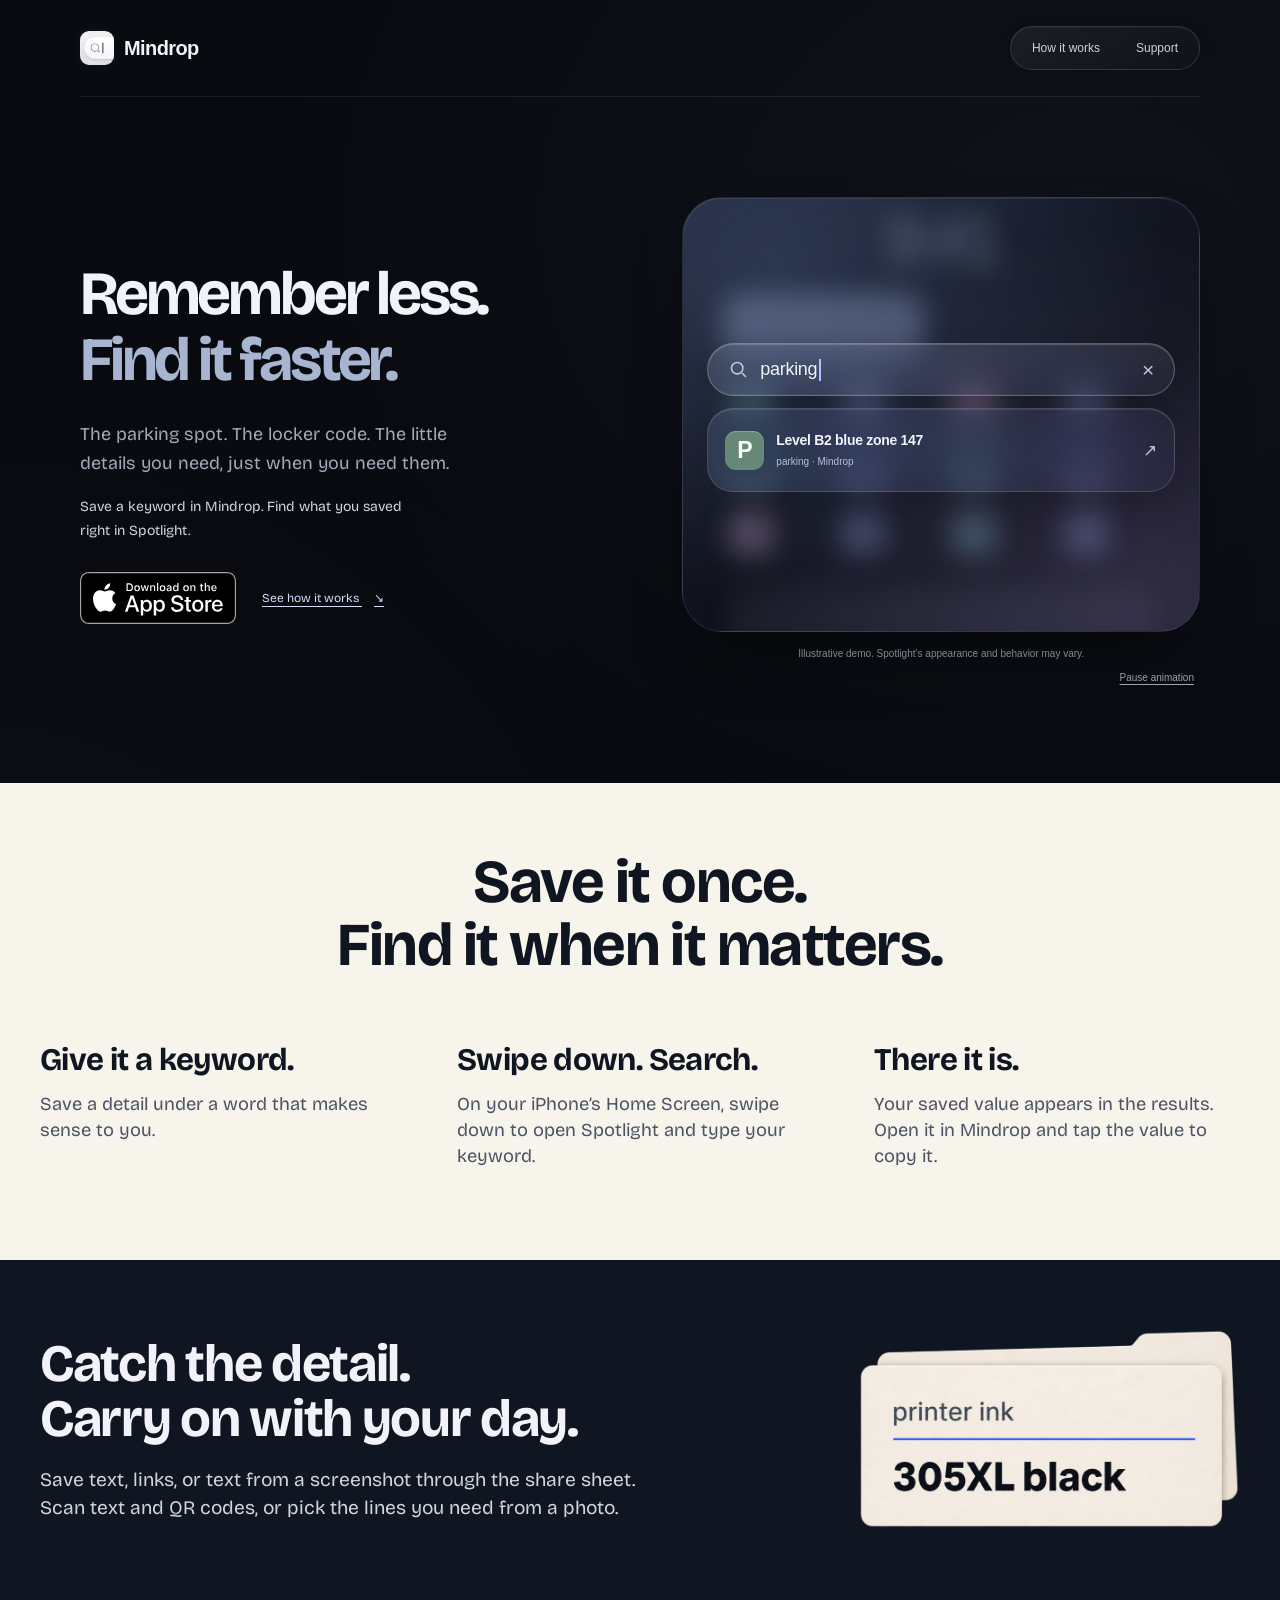
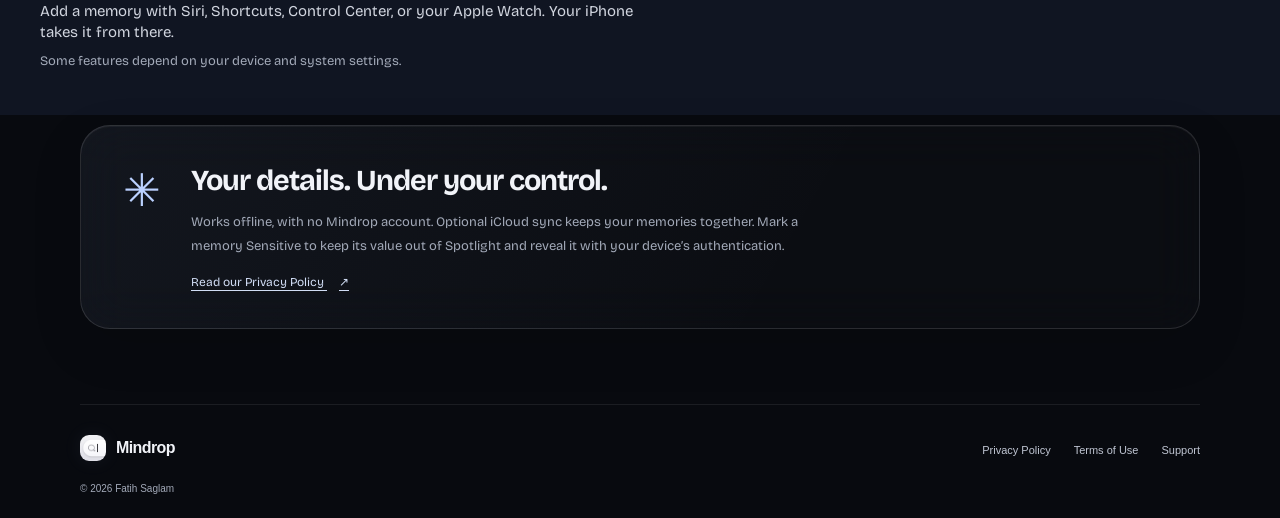
==== commit 0ea7c549: "Apply Mindrop branding to the website" ====
--- a/docs/index.html
+++ b/docs/index.html
@@ -10,10 +10,10 @@
   <meta property="og:description" content="Save a detail with a keyword. Find it right in Spotlight on your iPhone. Meet Mindrop, a little less to keep in your head.">
   <meta property="og:type" content="website">
   <link rel="icon" type="image/png" href="assets/app-icon.png">
-  <link rel="stylesheet" href="assets/site.css?v=5">
+  <link rel="stylesheet" href="assets/site.css?v=6">
   <script src="assets/demo.js" defer></script>
 </head>
-<body>
+<body class="home-page">
 <a class="skip" href="#main">Skip to content</a>
 <header class="site-header shell"><a class="brand" href="./"><img src="assets/app-icon.png" width="34" height="34" alt="">Mindrop</a><nav aria-label="Main navigation"><a href="./#how-it-works">How it works</a><a href="support.html">Support</a></nav></header>
 <main id="main" class="">
@@ -38,11 +38,38 @@
     <div class="demo-controls"><button id="demo-pause" type="button" hidden>Pause animation</button></div>
   </div>
 </section>
-<section class="how shell" id="how-it-works" aria-labelledby="how-title">
-  <div class="section-heading"><h2 id="how-title">Save it once.<br>Find it when it matters.</h2><p>No digging through notes. Just a word you remember.</p></div>
-  <ol class="steps"><li><span class="step-number">01</span><h3>Give it a keyword.</h3><p>Save a detail under a word that makes sense to you. Like “parking” or “printer ink”.</p><div class="step-example"><span>keyword</span>parking<span>value</span>Level B2 blue zone 147</div></li><li><span class="step-number">02</span><h3>Swipe down. Search.</h3><p>On your iPhone’s Home Screen, swipe down to open Spotlight. Type your keyword.</p><div class="mini-search"><svg viewBox="0 0 24 24" fill="none" stroke="currentColor" stroke-width="1.8" aria-hidden="true"><circle cx="10.5" cy="10.5" r="6.5"/><path d="m16 16 4.5 4.5"/></svg><span>parking</span></div></li><li><span class="step-number">03</span><h3>There it is.</h3><p>Your saved value appears in the results. Open it in Mindrop and tap the value to copy it.</p><div class="mini-answer"><span class="tiny-dot"></span>Level B2 blue zone 147</div></li></ol>
+<section class="how" id="how-it-works" aria-labelledby="how-title">
+  <div class="marketing-shell">
+    <h2 id="how-title">Save it once.<br>Find it when it matters.</h2>
+    <ol class="steps" role="list">
+      <li>
+        <h3>Give it a keyword.</h3>
+        <p>Save a detail under a word that makes sense to you.</p>
+      </li>
+      <li>
+        <h3>Swipe down. Search.</h3>
+        <p>On your iPhone’s Home Screen, swipe down to open Spotlight and type your keyword.</p>
+      </li>
+      <li>
+        <h3>There it is.</h3>
+        <p>Your saved value appears in the results. Open it in Mindrop and tap the value to copy it.</p>
+      </li>
+    </ol>
+  </div>
 </section>
-<section class="everyday shell"><div><h2>Catch the detail.<br>Carry on with your day.</h2></div><div class="ways"><p>Save text, links, or text from a screenshot through the share sheet. Scan text and QR codes, or pick the lines you need from a photo.</p><p>Add a memory with Siri, Shortcuts, Control Center, or your Apple Watch. Your iPhone takes it from there.</p><p class="small-note">Some features depend on your device and system settings.</p></div></section>
+<section class="everyday-section" aria-labelledby="everyday-title">
+  <div class="everyday marketing-shell">
+    <div>
+      <h2 id="everyday-title">Catch the detail.<br>Carry on with your day.</h2>
+      <p>Save text, links, or text from a screenshot through the share sheet.<br>Scan text and QR codes, or pick the lines you need from a photo.</p>
+    </div>
+    <img class="index-cards" src="assets/index-cards.png" alt="Example saved detail, printer ink: 305XL black." width="850" height="445" loading="lazy" decoding="async">
+  </div>
+  <div class="everyday-extra marketing-shell">
+    <p>Add a memory with Siri, Shortcuts, Control Center, or your Apple Watch. Your iPhone takes it from there.</p>
+    <p class="small-note">Some features depend on your device and system settings.</p>
+  </div>
+</section>
 <section class="privacy-note shell"><div class="privacy-mark" aria-hidden="true">✳</div><div><h2>Your details. Under your control.</h2><p>Works offline, with no Mindrop account. Optional iCloud sync keeps your memories together. Mark a memory Sensitive to keep its value out of Spotlight and reveal it with your device’s authentication.</p><a class="text-link" href="privacy.html">Read our Privacy Policy <span aria-hidden="true">↗</span></a></div></section>
 </main>
 <footer class="site-footer shell"><div class="footer-brand"><a class="brand" href="./"><img src="assets/app-icon.png" width="26" height="26" alt="">Mindrop</a></div><div class="footer-links"><a href="privacy.html">Privacy Policy</a><a href="terms.html">Terms of Use</a><a href="support.html">Support</a></div><p class="copyright">© 2026 Fatih Saglam</p></footer>
--- a/docs/assets/site.css
+++ b/docs/assets/site.css
@@ -1,3 +1,11 @@
+@font-face {
+  font-family: 'Bricolage Grotesque';
+  src: url('bricolage-grotesque.ttf') format('truetype');
+  font-style: normal;
+  font-weight: 200 800;
+  font-display: swap;
+}
+
 :root {
   color-scheme: dark;
   --paper: #080a0f;
@@ -65,6 +73,10 @@
 h1 { font-size: clamp(44px, 4.8vw, 64px); line-height: 1.08; letter-spacing: -3.2px; margin-bottom: 26px; }
 h1 span { color: #a8b5d0; }
 h2 { font-size: 36px; line-height: 1.17; letter-spacing: -1.5px; }
+.hero-copy, .how, .everyday-section, .home-page .privacy-note {
+  font-family: 'Bricolage Grotesque', -apple-system, BlinkMacSystemFont, 'Segoe UI', sans-serif;
+}
+.hero-copy h1, .home-page main h2 { font-family: inherit; font-weight: 700; }
 .intro { font-size: 18px; line-height: 1.65; max-width: 380px; color: var(--muted); margin-bottom: 16px; }
 .hero-detail { font-size: 14px; line-height: 1.7; max-width: 330px; margin-bottom: 29px; color: #d1d5df; }
 .button {
@@ -113,7 +125,7 @@
   box-shadow: inset 0 1px 1px #ffffff32, inset 0 -1px 1px #ffffff0c, 0 10px 28px #00000030;
   font-size: 18px; letter-spacing: -.3px;
 }
-.search-bar svg, .mini-search svg { width: 21px; height: 21px; flex-shrink: 0; color: #c1c8da; }
+.search-bar svg { width: 21px; height: 21px; flex-shrink: 0; color: #c1c8da; }
 .cursor { height: 22px; width: 2px; background: #a9c4ff; margin-left: -9px; animation: blink 1s steps(2, start) infinite; }
 .search-dismiss { margin-left: auto; font-size: 21px; color: #c1c8da; font-weight: 300; }
 .search-result {
@@ -136,29 +148,50 @@
 .demo-disclaimer { margin: 14px 6px 0; color: var(--muted); font-size: 10px; line-height: 1.6; text-align: center; }
 .demo-controls { display: flex; align-items: center; justify-content: flex-end; gap: 10px; margin: 5px 6px 0; color: var(--muted); font-size: 10px; }
 .demo-controls button { background: none; border: 0; padding: 5px 0; color: var(--muted); text-decoration: underline; text-underline-offset: 3px; font-size: 10px; cursor: pointer; }
-.how { border-top: 1px solid var(--line); padding-block: 65px 62px; }
-.section-heading { display: grid; grid-template-columns: 1fr 1fr; column-gap: 55px; }
-.section-heading > p:last-child { align-self: end; margin-bottom: 5px; color: var(--muted); font-size: 14px; line-height: 1.7; max-width: 270px; }
-.steps { display: grid; grid-template-columns: repeat(3, 1fr); list-style: none; margin: 38px 0 0; padding: 0; gap: 18px; }
-.steps li {
-  padding: 25px; border: 1px solid var(--glass-edge); border-radius: 26px;
-  background: var(--glass); box-shadow: inset 0 1px 0 #ffffff08, 0 12px 32px #00000014;
-  -webkit-backdrop-filter: blur(20px); backdrop-filter: blur(20px);
-}
-.step-number { display: inline-grid; place-items: center; width: 34px; height: 34px; border-radius: 50%; background: #ffffff09; border: 1px solid #ffffff17; font-size: 10px; letter-spacing: 1px; color: var(--accent); margin-bottom: 23px; }
-.steps h3 { font-weight: 600; font-size: 17px; letter-spacing: -.3px; margin-bottom: 12px; }
-.steps p, .ways p, .privacy-note p { font-size: 13px; line-height: 1.85; color: var(--muted); }
-.step-example { display: grid; grid-template-columns: 55px 1fr; gap: 9px 5px; font-size: 11px; padding: 15px 0 0; border-top: 1px solid var(--line); margin-top: 24px; }
-.step-example span { color: var(--muted); font-size: 10px; }
-.mini-search { display: flex; gap: 12px; align-items: center; background: #ffffff09; border: 1px solid #ffffff24; box-shadow: inset 0 1px 0 #ffffff12; padding: 14px; border-radius: 999px; margin-top: 24px; font-size: 12px; }
-.mini-search svg { width: 16px; height: 16px; }
-.mini-answer { display: flex; align-items: center; gap: 9px; padding-block: 18px; margin-top: 24px; font-size: 12px; }
-.tiny-dot { background: #aac5f2; width: 8px; height: 8px; border-radius: 50%; flex-shrink: 0; box-shadow: 0 0 12px #aac5f230; }
-.everyday { display: grid; grid-template-columns: 1fr 1fr; gap: 55px; padding-block: 55px; border-top: 1px solid var(--line); }
-.everyday h2 { font-size: 34px; margin-bottom: 0; }
-.ways { padding-top: 0; }
-.ways p { max-width: 400px; }
-.ways .small-note { font-size: 10px; color: var(--muted); }
+.marketing-shell { width: min(1248px, calc(100% - 80px)); margin-inline: auto; }
+.how {
+  color-scheme: light;
+  background: #f7f4ec;
+  color: #101522;
+  padding-block: clamp(54px, 5.25vw, 80px) clamp(64px, 7.05vw, 102px);
+}
+.how h2 {
+  margin: 0;
+  text-align: center;
+  font-size: clamp(36px, 4.75vw, 68px);
+  line-height: 1.04;
+  letter-spacing: -.025em;
+}
+.steps {
+  display: grid;
+  grid-template-columns: repeat(3, minmax(0, 1fr));
+  list-style: none;
+  margin: clamp(36px, 5.1vw, 73px) 0 0;
+  padding: 0;
+  gap: clamp(24px, 4vw, 58px);
+}
+.steps h3 { font-weight: 700; font-size: clamp(23px, 2.45vw, 35px); line-height: 1.15; letter-spacing: -.02em; margin-bottom: 14px; }
+.steps p { font-weight: 400; font-size: clamp(16px, 1.43vw, 20px); line-height: 1.42; color: #4c5365; margin: 0; }
+.everyday-section { background: #101522; }
+.everyday {
+  display: grid;
+  grid-template-columns: minmax(0, 1.95fr) minmax(0, 1fr);
+  align-items: center;
+  gap: clamp(30px, 5vw, 72px);
+  padding-block: clamp(54px, 5.35vw, 77px) 72px;
+}
+.everyday h2 {
+  font-size: clamp(33px, 4.1vw, 59px);
+  line-height: 1.06;
+  letter-spacing: -.025em;
+  margin-bottom: 19px;
+}
+.everyday p, .everyday-extra p { margin: 0; max-width: 61ch; font-size: clamp(16px, 1.5vw, 21px); line-height: 1.45; color: #d1d5df; }
+.index-cards { display: block; width: 100%; max-width: 382px; height: auto; justify-self: end; }
+.everyday-extra { padding-bottom: 44px; }
+.everyday-extra p { font-size: 15px; }
+.everyday-extra .small-note { margin-top: 8px; font-size: 13px; color: var(--muted); }
+.privacy-note p { font-size: 13px; line-height: 1.85; color: var(--muted); }
 .privacy-note {
   display: flex; gap: 30px; padding: 38px 42px; border-radius: 30px; margin-top: 10px; margin-bottom: 75px;
   background: linear-gradient(120deg, #a7bfea12, #ffffff04 65%); border: 1px solid var(--glass-edge);
@@ -199,12 +232,17 @@
   .spotlight { left: 17px; right: 17px; top: 130px; }
   .search-result { padding: 14px; gap: 9px; }
   .search-result p { font-size: 12px; }
-  .steps { gap: 12px; }
-  .steps li { padding: 21px; }
-  .section-heading, .everyday { gap: 30px; }
+  .marketing-shell { width: calc(100% - 48px); }
+}
+@media (max-width: 760px) {
+  .how h2 { text-align: left; }
+  .steps, .everyday { grid-template-columns: 1fr; }
+  .steps { gap: 26px; }
+  .steps h3 { margin-bottom: 7px; }
+  .index-cards { width: min(82%, 360px); justify-self: start; }
 }
 @media (max-width: 650px) {
-  .shell { width: calc(100% - 40px); }
+  .shell, .marketing-shell { width: calc(100% - 40px); }
   .site-header { padding-block: 20px; }
   .site-header nav { font-size: 10px; padding: 3px; }
   .site-header nav a { padding: 8px 10px; }
@@ -219,19 +257,7 @@
   .search-bar { padding-inline: 18px; }
   .search-result p { font-size: 13px; }
   .ghost-apps { gap: 17px; }
-  .section-heading { display: block; }
-  .section-heading > p:last-child { max-width: 100%; margin-top: 0; }
-  .how { padding-block: 40px; }
-  .section-heading h2 { font-size: 32px; }
-  .steps { grid-template-columns: 1fr; gap: 14px; margin-top: 28px; }
-  .steps li { display: grid; grid-template-columns: 34px 1fr; gap: 0 15px; padding: 23px; }
-  .step-number { grid-row: 1 / 4; margin-top: 1px; }
-  .steps li p { grid-column: 2; margin-bottom: 5px; }
-  .step-example, .mini-search, .mini-answer { grid-column: 2; margin-top: 12px; }
-  .mini-answer { padding-bottom: 5px; }
-  .everyday { grid-template-columns: 1fr; gap: 10px; padding-block: 40px; }
-  .everyday h2 { font-size: 31px; }
-  .ways { padding-top: 0; }
+  .everyday { padding-bottom: 48px; }
   .privacy-note { gap: 15px; padding: 28px 23px; margin-bottom: 45px; }
   .privacy-mark { font-size: 25px; padding-top: 0; }
   .privacy-note h2 { font-size: 26px; }
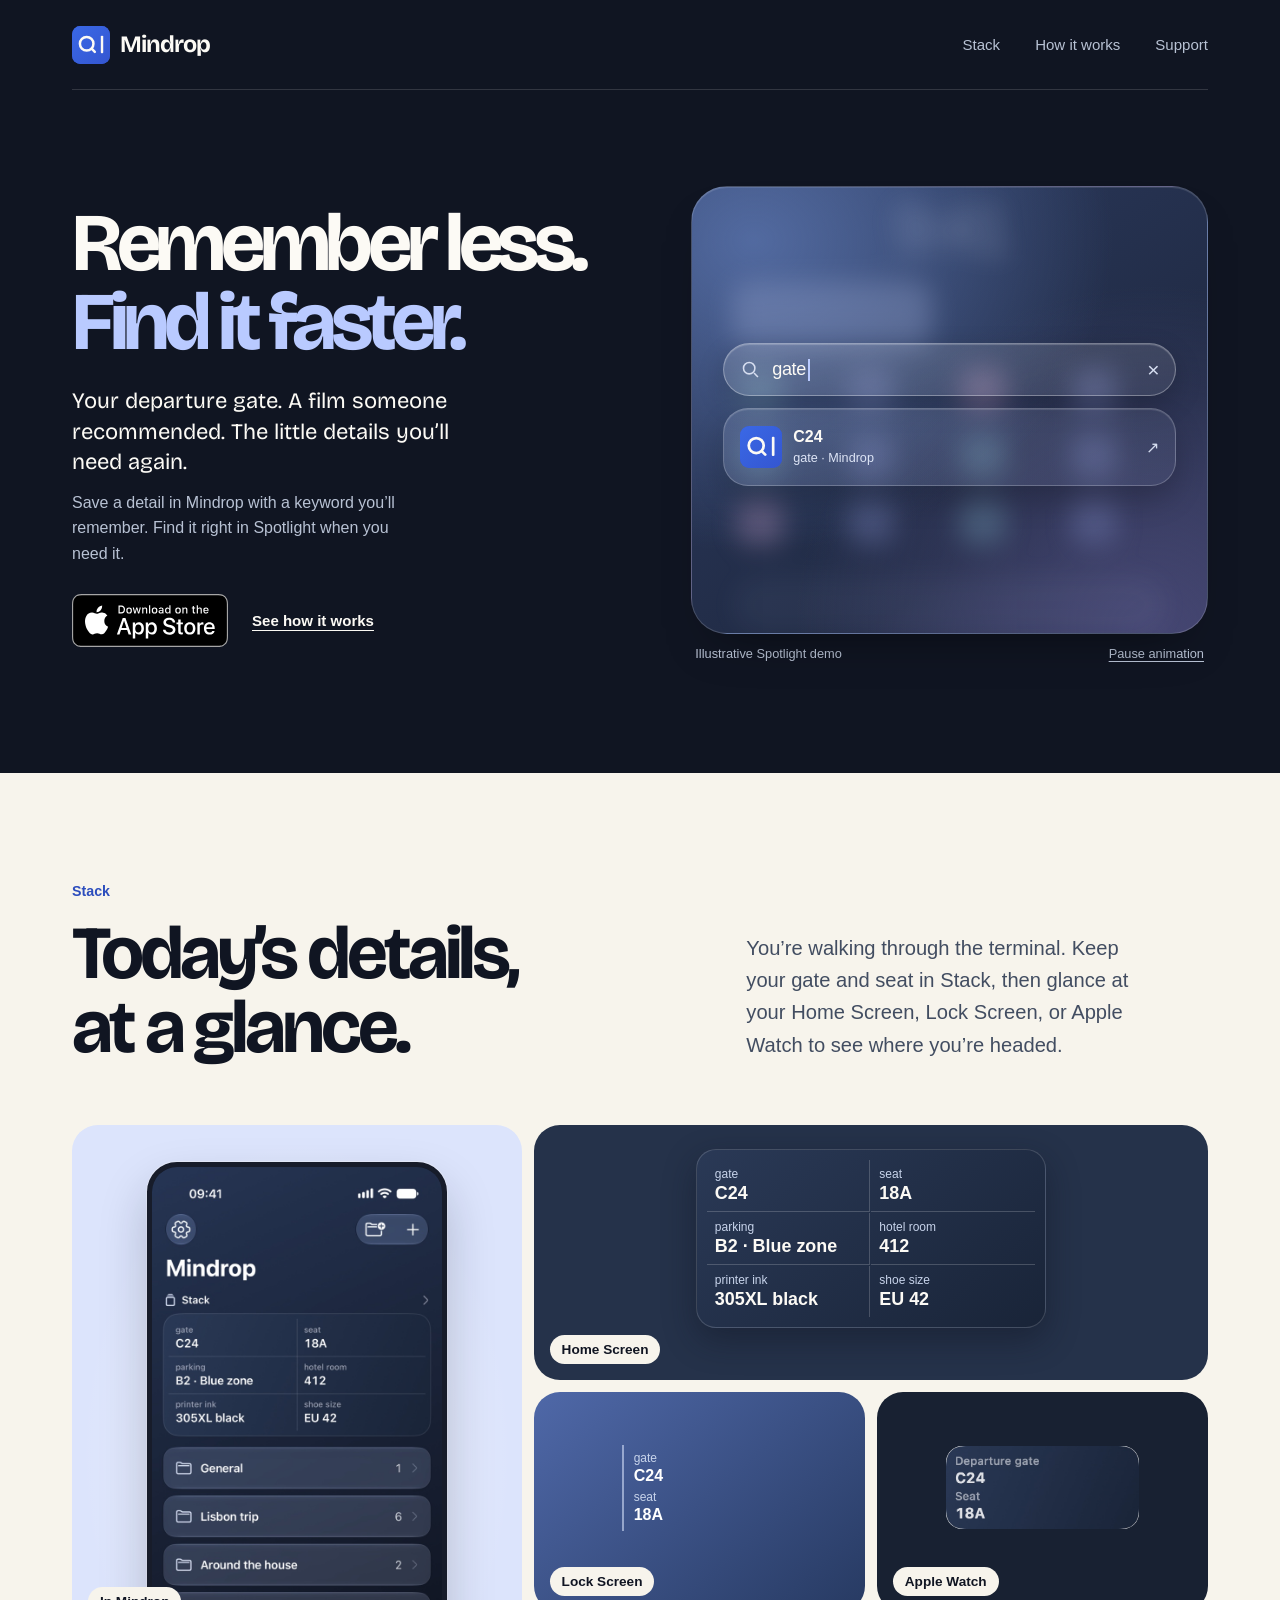
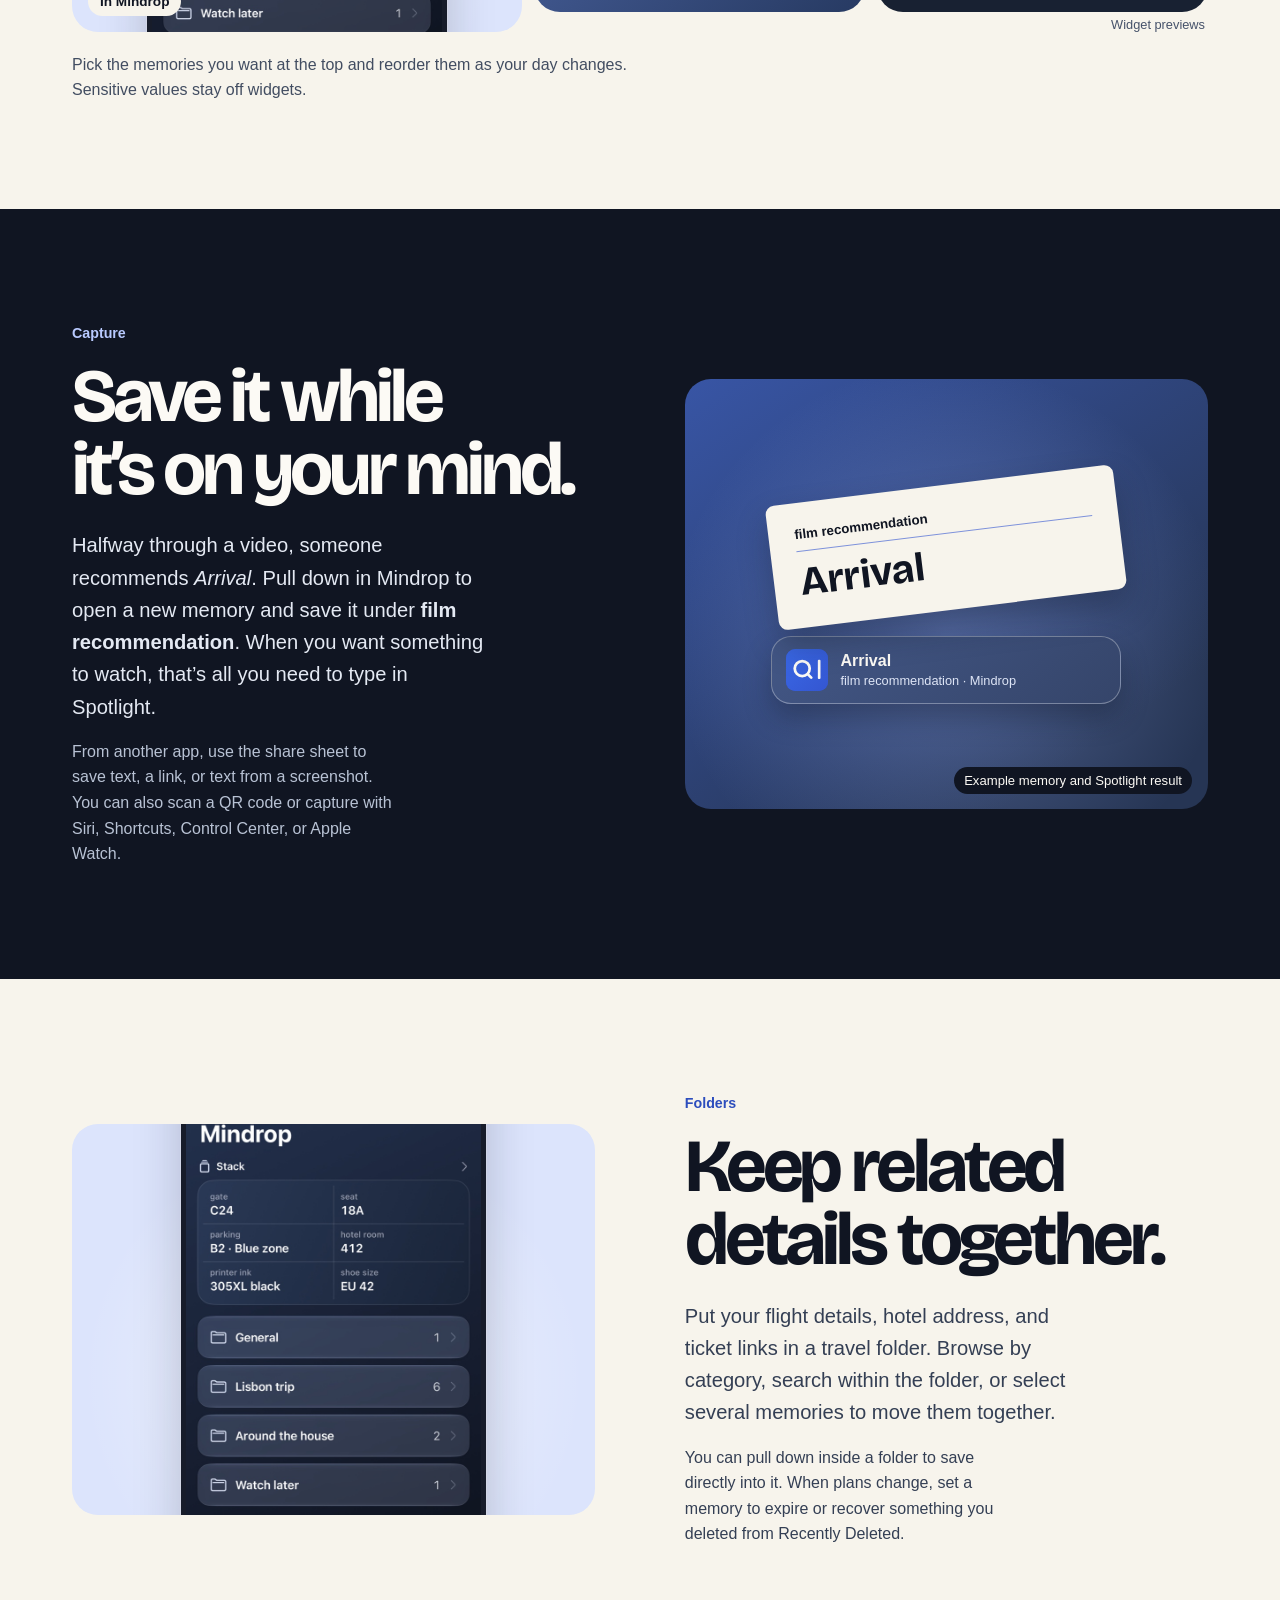
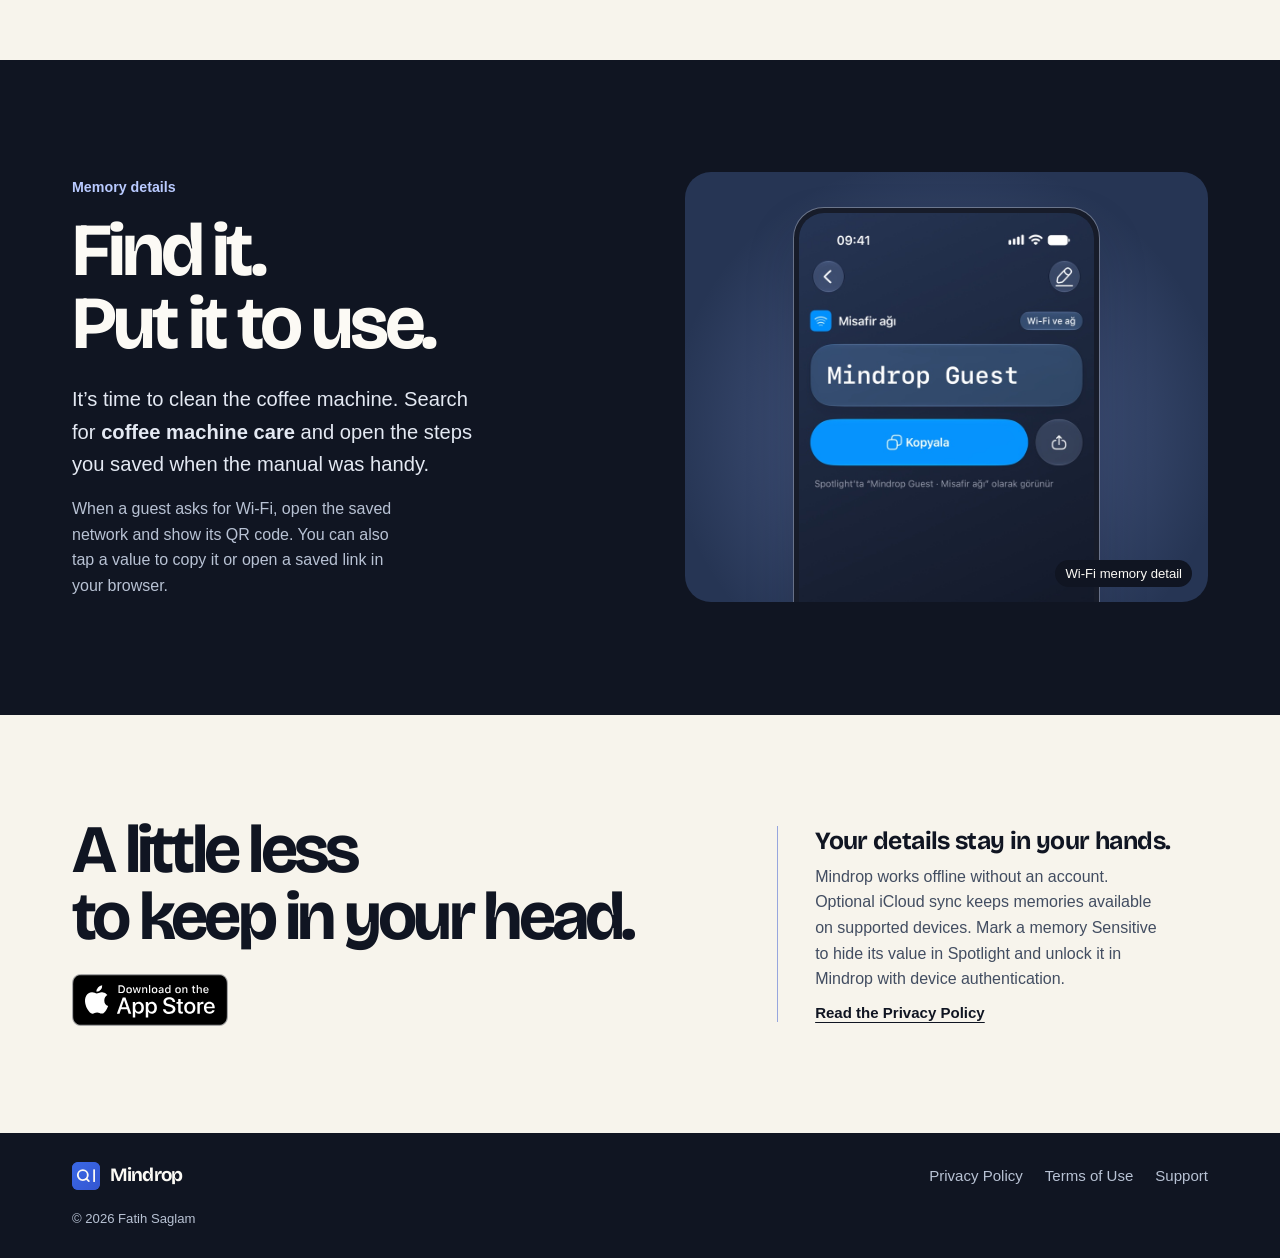
==== commit c005ab0c: "Redesign the Mindrop website" ====
--- a/docs/index.html
+++ b/docs/index.html
@@ -3,75 +3,156 @@
 <head>
   <meta charset="utf-8">
   <meta name="viewport" content="width=device-width, initial-scale=1">
-  <meta name="theme-color" content="#080a0f">
+  <meta name="theme-color" content="#101522">
   <title>Mindrop — Remember less. Find it faster.</title>
-  <meta name="description" content="Save a detail with a keyword. Find it right in Spotlight on your iPhone. Meet Mindrop, a little less to keep in your head.">
+  <meta name="description" content="Save the details you’ll need again. Find them in Spotlight, organize them in folders, and keep the ones you need today in Stack.">
   <meta property="og:title" content="Mindrop — Remember less. Find it faster.">
-  <meta property="og:description" content="Save a detail with a keyword. Find it right in Spotlight on your iPhone. Meet Mindrop, a little less to keep in your head.">
+  <meta property="og:description" content="The little details you’ll need again, a Spotlight search or a glance away.">
   <meta property="og:type" content="website">
-  <link rel="icon" type="image/png" href="assets/app-icon.png">
-  <link rel="stylesheet" href="assets/site.css?v=6">
+  <link rel="icon" type="image/svg+xml" href="assets/brand-icon.svg">
+  <link rel="stylesheet" href="assets/site.css?v=7">
   <script src="assets/demo.js" defer></script>
 </head>
 <body class="home-page">
 <a class="skip" href="#main">Skip to content</a>
-<header class="site-header shell"><a class="brand" href="./"><img src="assets/app-icon.png" width="34" height="34" alt="">Mindrop</a><nav aria-label="Main navigation"><a href="./#how-it-works">How it works</a><a href="support.html">Support</a></nav></header>
-<main id="main" class="">
-<section class="hero shell" aria-labelledby="hero-title">
-  <div class="hero-copy">
-  <h1 id="hero-title">Remember less.<br><span>Find it faster.</span></h1>
-  <p class="intro">The parking spot. The locker code. The little details you need, just when you need them.</p>
-  <p class="hero-detail">Save a keyword in Mindrop. Find what you saved right in Spotlight.</p>
-  <div class="hero-actions">
-    <a class="app-store-badge" href="https://apps.apple.com/tr/app/mindrop-spotlight-lookup/id6830335852"><img src="assets/app-store-badge.svg" width="156" height="52" alt="Download Mindrop — Spotlight Lookup on the App Store"></a>
-    <a class="text-link" href="#how-it-works">See how it works <span aria-hidden="true">↘</span></a>
-  </div></div>
-  <div class="demo-wrap">
-    <div class="demo-stage" role="img" aria-label="Illustrative Spotlight search: searching parking shows Level B2 blue zone 147, saved in Mindrop.">
-      <div class="blurred-home" aria-hidden="true"><div class="blur-clock">9:41</div><div class="ghost-widget"></div><div class="ghost-apps"><i></i><i></i><i></i><i></i><i></i><i></i><i></i><i></i><i></i><i></i><i></i><i></i></div><div class="ghost-dock"></div></div>
-      <div class="spotlight" aria-hidden="true">
-        <div class="search-bar"><svg viewBox="0 0 24 24" fill="none" stroke="currentColor" stroke-width="1.8" aria-hidden="true"><circle cx="10.5" cy="10.5" r="6.5"/><path d="m16 16 4.5 4.5"/></svg><span id="demo-keyword">parking</span><span class="cursor"></span><span class="search-dismiss">×</span></div>
-        <div class="search-result" id="demo-result"><span class="result-icon" id="demo-icon">P</span><div><p id="demo-value">Level B2 blue zone 147</p><p class="result-meta"><span id="demo-label">parking</span> · Mindrop</p></div><span class="result-arrow">↗</span></div>
+<header class="site-header shell">
+  <a class="brand" href="./"><img src="assets/brand-icon.svg" width="38" height="38" alt="">Mindrop</a>
+  <nav aria-label="Main navigation">
+    <a href="#stack">Stack</a>
+    <a href="#how-it-works">How it works</a>
+    <a href="support.html">Support</a>
+  </nav>
+</header>
+
+<main id="main">
+  <section class="hero shell" aria-labelledby="hero-title">
+    <div class="hero-copy">
+      <h1 id="hero-title">Remember less.<br><span>Find it faster.</span></h1>
+      <p class="intro">Your departure gate. A film someone recommended. The little details you’ll need again.</p>
+      <p class="hero-detail">Save a detail in Mindrop with a keyword you’ll remember. Find it right in Spotlight when you need it.</p>
+      <div class="hero-actions">
+        <a class="app-store-badge" href="https://apps.apple.com/tr/app/mindrop-spotlight-lookup/id6830335852"><img src="assets/app-store-badge.svg" width="156" height="52" alt="Download Mindrop on the App Store"></a>
+        <a class="text-link" href="#how-it-works">See how it works</a>
       </div>
     </div>
-    <p class="demo-disclaimer">Illustrative demo. Spotlight’s appearance and behavior may vary.</p>
-    <div class="demo-controls"><button id="demo-pause" type="button" hidden>Pause animation</button></div>
-  </div>
-</section>
-<section class="how" id="how-it-works" aria-labelledby="how-title">
-  <div class="marketing-shell">
-    <h2 id="how-title">Save it once.<br>Find it when it matters.</h2>
-    <ol class="steps" role="list">
-      <li>
-        <h3>Give it a keyword.</h3>
-        <p>Save a detail under a word that makes sense to you.</p>
-      </li>
-      <li>
-        <h3>Swipe down. Search.</h3>
-        <p>On your iPhone’s Home Screen, swipe down to open Spotlight and type your keyword.</p>
-      </li>
-      <li>
-        <h3>There it is.</h3>
-        <p>Your saved value appears in the results. Open it in Mindrop and tap the value to copy it.</p>
-      </li>
-    </ol>
-  </div>
-</section>
-<section class="everyday-section" aria-labelledby="everyday-title">
-  <div class="everyday marketing-shell">
-    <div>
-      <h2 id="everyday-title">Catch the detail.<br>Carry on with your day.</h2>
-      <p>Save text, links, or text from a screenshot through the share sheet.<br>Scan text and QR codes, or pick the lines you need from a photo.</p>
+    <div class="demo-wrap">
+      <div class="demo-stage" role="img" aria-label="Illustrative Spotlight search: searching gate shows C24, saved in Mindrop.">
+        <div class="blurred-home" aria-hidden="true"><div class="blur-clock">9:41</div><div class="ghost-widget"></div><div class="ghost-apps"><i></i><i></i><i></i><i></i><i></i><i></i><i></i><i></i><i></i><i></i><i></i><i></i></div><div class="ghost-dock"></div></div>
+        <div class="spotlight" aria-hidden="true">
+          <div class="search-bar"><svg viewBox="0 0 24 24" fill="none" stroke="currentColor" stroke-width="1.8"><circle cx="10.5" cy="10.5" r="6.5"/><path d="m16 16 4.5 4.5"/></svg><span id="demo-keyword">gate</span><span class="cursor"></span><span class="search-dismiss">×</span></div>
+          <div class="search-result" id="demo-result"><img class="result-icon" src="assets/brand-icon.svg" width="42" height="42" alt=""><div><p id="demo-value">C24</p><p class="result-meta"><span id="demo-label">gate</span> · Mindrop</p></div><span class="result-arrow">↗</span></div>
+        </div>
+      </div>
+      <div class="demo-caption"><p>Illustrative Spotlight demo</p><button id="demo-pause" type="button" hidden>Pause animation</button></div>
     </div>
-    <img class="index-cards" src="assets/index-cards.png" alt="Example saved detail, printer ink: 305XL black." width="850" height="445" loading="lazy" decoding="async">
-  </div>
-  <div class="everyday-extra marketing-shell">
-    <p>Add a memory with Siri, Shortcuts, Control Center, or your Apple Watch. Your iPhone takes it from there.</p>
-    <p class="small-note">Some features depend on your device and system settings.</p>
-  </div>
-</section>
-<section class="privacy-note shell"><div class="privacy-mark" aria-hidden="true">✳</div><div><h2>Your details. Under your control.</h2><p>Works offline, with no Mindrop account. Optional iCloud sync keeps your memories together. Mark a memory Sensitive to keep its value out of Spotlight and reveal it with your device’s authentication.</p><a class="text-link" href="privacy.html">Read our Privacy Policy <span aria-hidden="true">↗</span></a></div></section>
+  </section>
+
+  <section class="stack paper" id="stack" aria-labelledby="stack-title">
+    <div class="shell">
+      <div class="section-heading">
+        <div>
+          <p class="eyebrow">Stack</p>
+          <h2 id="stack-title">Today’s details,<br>at a glance.</h2>
+        </div>
+        <p>You’re walking through the terminal. Keep your gate and seat in Stack, then glance at your Home Screen, Lock Screen, or Apple Watch to see where you’re headed.</p>
+      </div>
+      <div class="stack-gallery">
+        <figure class="stack-device">
+          <div class="phone phone-stack"><img src="assets/screens/library.jpg" width="667" height="1450" alt="Mindrop’s library with a Stack preview showing gate C24 and seat 18A." loading="lazy" decoding="async"></div>
+          <figcaption>In Mindrop</figcaption>
+        </figure>
+        <div class="widget-gallery">
+          <figure class="widget-card widget-card-home">
+            <div class="widget-home">
+              <div><small>gate</small><strong>C24</strong></div>
+              <div><small>seat</small><strong>18A</strong></div>
+              <div><small>parking</small><strong>B2 · Blue zone</strong></div>
+              <div><small>hotel room</small><strong>412</strong></div>
+              <div><small>printer ink</small><strong>305XL black</strong></div>
+              <div><small>shoe size</small><strong>EU 42</strong></div>
+            </div>
+            <figcaption>Home Screen</figcaption>
+          </figure>
+          <figure class="widget-card widget-card-lock">
+            <div class="widget-lock"><div><small>gate</small><strong>C24</strong></div><div><small>seat</small><strong>18A</strong></div></div>
+            <figcaption>Lock Screen</figcaption>
+          </figure>
+          <figure class="widget-card widget-card-watch">
+            <img src="assets/screens/watch-stack.jpg" width="510" height="219" alt="Apple Watch Smart Stack widget showing departure gate C24 and seat 18A." loading="lazy" decoding="async">
+            <figcaption>Apple Watch</figcaption>
+          </figure>
+          <p class="widget-caption">Widget previews</p>
+        </div>
+      </div>
+      <p class="stack-note">Pick the memories you want at the top and reorder them as your day changes. Sensitive values stay off widgets.</p>
+    </div>
+  </section>
+
+  <section class="capture shell" id="how-it-works" aria-labelledby="capture-title">
+    <div class="chapter-copy">
+      <p class="eyebrow">Capture</p>
+      <h2 id="capture-title">Save it while<br>it’s on your mind.</h2>
+      <p>Halfway through a video, someone recommends <em>Arrival</em>. Pull down in Mindrop to open a new memory and save it under <strong>film recommendation</strong>. When you want something to watch, that’s all you need to type in Spotlight.</p>
+      <p class="secondary">From another app, use the share sheet to save text, a link, or text from a screenshot. You can also scan a QR code or capture with Siri, Shortcuts, Control Center, or Apple Watch.</p>
+    </div>
+    <figure class="capture-art">
+      <div class="capture-example">
+        <div class="index-card"><span>film recommendation</span><strong>Arrival</strong></div>
+        <div class="capture-result">
+          <img src="assets/brand-icon.svg" width="42" height="42" alt="">
+          <div><strong>Arrival</strong><small>film recommendation · Mindrop</small></div>
+        </div>
+      </div>
+      <figcaption>Example memory and Spotlight result</figcaption>
+    </figure>
+  </section>
+
+  <section class="library paper" id="library" aria-labelledby="library-title">
+    <div class="shell chapter">
+      <figure class="chapter-art library-art">
+        <div class="phone phone-folder"><img src="assets/screens/library.jpg" width="667" height="1450" alt="Mindrop’s library with General, Lisbon trip, Around the house, and Watch later folders." loading="lazy" decoding="async"></div>
+      </figure>
+      <div class="chapter-copy">
+        <p class="eyebrow">Folders</p>
+        <h2 id="library-title">Keep related<br>details together.</h2>
+        <p>Put your flight details, hotel address, and ticket links in a travel folder. Browse by category, search within the folder, or select several memories to move them together.</p>
+        <p class="secondary">You can pull down inside a folder to save directly into it. When plans change, set a memory to expire or recover something you deleted from Recently Deleted.</p>
+      </div>
+    </div>
+  </section>
+
+  <section class="use shell chapter" aria-labelledby="use-title">
+    <div class="chapter-copy">
+      <p class="eyebrow">Memory details</p>
+      <h2 id="use-title">Find it.<br>Put it to use.</h2>
+      <p>It’s time to clean the coffee machine. Search for <strong>coffee machine care</strong> and open the steps you saved when the manual was handy.</p>
+      <p class="secondary">When a guest asks for Wi-Fi, open the saved network and show its QR code. You can also tap a value to copy it or open a saved link in your browser.</p>
+    </div>
+    <figure class="chapter-art detail-art">
+      <div class="phone phone-detail"><img src="assets/screens/detail.jpg" width="667" height="1450" alt="Mindrop’s Wi-Fi memory detail with a sample network name and copy and share controls." loading="lazy" decoding="async"></div>
+      <figcaption>Wi-Fi memory detail</figcaption>
+    </figure>
+  </section>
+
+  <section class="closing paper" aria-labelledby="closing-title">
+    <div class="shell closing-inner">
+      <div>
+        <h2 id="closing-title">A little less<br>to keep in your head.</h2>
+        <a class="app-store-badge" href="https://apps.apple.com/tr/app/mindrop-spotlight-lookup/id6830335852"><img src="assets/app-store-badge.svg" width="156" height="52" alt="Download Mindrop on the App Store"></a>
+      </div>
+      <div class="privacy-copy">
+        <h3>Your details stay in your hands.</h3>
+        <p>Mindrop works offline without an account. Optional iCloud sync keeps memories available on supported devices. Mark a memory Sensitive to hide its value in Spotlight and unlock it in Mindrop with device authentication.</p>
+        <a class="text-link" href="privacy.html">Read the Privacy Policy</a>
+      </div>
+    </div>
+  </section>
 </main>
-<footer class="site-footer shell"><div class="footer-brand"><a class="brand" href="./"><img src="assets/app-icon.png" width="26" height="26" alt="">Mindrop</a></div><div class="footer-links"><a href="privacy.html">Privacy Policy</a><a href="terms.html">Terms of Use</a><a href="support.html">Support</a></div><p class="copyright">© 2026 Fatih Saglam</p></footer>
+
+<footer class="site-footer shell">
+  <a class="brand" href="./"><img src="assets/brand-icon.svg" width="28" height="28" alt="">Mindrop</a>
+  <div class="footer-links"><a href="privacy.html">Privacy Policy</a><a href="terms.html">Terms of Use</a><a href="support.html">Support</a></div>
+  <p class="copyright">© 2026 Fatih Saglam</p>
+</footer>
 </body>
 </html>
--- a/docs/assets/site.css
+++ b/docs/assets/site.css
@@ -8,107 +8,87 @@
 
 :root {
   color-scheme: dark;
-  --paper: #080a0f;
-  --ink: #f1f3f8;
-  --muted: #a2a9b8;
-  --line: #ffffff14;
-  --accent: #bbd1ff;
-  --glass: linear-gradient(145deg, #ffffff10, #ffffff04);
-  --glass-edge: #ffffff20;
-  font-family: -apple-system, BlinkMacSystemFont, 'Segoe UI', sans-serif;
+  --navy: #101522;
+  --navy-light: #263554;
+  --cream: #f7f4ec;
+  --ink: #fcfaf5;
+  --muted: #b8c2d4;
+  --cobalt: #3456d1;
+  --pale-cobalt: #b9caff;
+  --line: #ffffff24;
+  --system: -apple-system, BlinkMacSystemFont, 'Segoe UI', sans-serif;
+  --display: 'Bricolage Grotesque', var(--system);
+  font-family: var(--system);
   color: var(--ink);
-  background: var(--paper);
+  background: var(--navy);
   font-synthesis: none;
 }
 * { box-sizing: border-box; }
-html { scroll-behavior: smooth; scroll-padding-top: 100px; }
-body {
-  margin: 0;
-  background:
-    radial-gradient(ellipse 65% 650px at 85% 220px, #59658a16, transparent),
-    radial-gradient(ellipse 55% 650px at 0% 1000px, #424b6812, transparent);
-}
-a { color: inherit; text-underline-offset: 4px; }
-a, button { -webkit-tap-highlight-color: transparent; }
-a:focus-visible, button:focus-visible, summary:focus-visible {
-  outline: 2px solid var(--accent);
-  outline-offset: 6px;
-  border-radius: 6px;
-}
+html { scroll-behavior: smooth; scroll-padding-top: 24px; }
+body { margin: 0; }
+a { color: inherit; text-underline-offset: .28em; }
+:focus-visible { outline: 2px solid var(--pale-cobalt); outline-offset: 5px; }
+.paper :focus-visible { outline-color: var(--cobalt); }
 button { font: inherit; }
-img { max-width: 100%; }
-.shell { width: min(1120px, calc(100% - 80px)); margin-inline: auto; }
+img { display: block; max-width: 100%; }
+h1, h2, h3, p, figure { margin: 0; }
+h1, h2, h3 { font-family: var(--display); font-weight: 700; text-wrap: balance; }
+h2 { font-size: clamp(2.7rem, 5.85vw, 5.6rem); line-height: .98; letter-spacing: -.055em; }
+p { line-height: 1.6; }
+.shell { width: min(71rem, calc(100% - 5rem)); margin-inline: auto; }
 .skip {
-  position: fixed; top: -80px; left: 20px; z-index: 5;
-  background: #e5ebfb; color: #111827; padding: 14px; border-radius: 99px;
-}
-.skip:focus { top: 12px; }
+  position: fixed; z-index: 3; top: 12px; left: 16px; transform: translateY(-160%);
+  background: var(--cream); color: var(--navy); padding: 12px 18px; border-radius: 8px;
+}
+.skip:focus { transform: none; }
+
 .site-header {
-  position: relative; display: flex; align-items: center; justify-content: space-between;
-  padding-block: 26px; border-bottom: 1px solid var(--line);
+  display: flex; align-items: center; justify-content: space-between; gap: 16px;
+  min-height: 90px; border-bottom: 1px solid var(--line);
 }
 .brand {
-  display: inline-flex; align-items: center; gap: 10px;
-  font-size: 20px; font-weight: 650; letter-spacing: -.6px; text-decoration: none;
-}
-.brand img { border-radius: 9px; box-shadow: 0 0 20px #bacaff12; }
-.site-header nav {
-  display: flex; gap: 4px; padding: 5px; border-radius: 999px;
-  background: var(--glass); border: 1px solid var(--glass-edge);
-  box-shadow: inset 0 1px 0 #ffffff0a, 0 8px 24px #00000018;
-  -webkit-backdrop-filter: blur(20px); backdrop-filter: blur(20px);
-  font-size: 12px;
-}
-.site-header nav a { padding: 9px 16px; border-radius: 999px; text-decoration: none; color: #ccd1dc; }
-.site-header nav a:hover { background: #ffffff0d; color: white; }
+  display: inline-flex; align-items: center; gap: 10px; width: fit-content;
+  font: 700 1.47rem/1 var(--display); letter-spacing: -.045em; text-decoration: none;
+}
+.brand img { flex: none; }
+.site-header nav { display: flex; align-items: center; gap: clamp(12px, 3vw, 35px); }
+.site-header nav a, .footer-links a {
+  font-size: .94rem; font-weight: 500; text-decoration: none; color: var(--muted);
+}
+.site-header nav a:hover, .footer-links a:hover { color: var(--ink); text-decoration: underline; }
+
 .hero {
-  display: grid; grid-template-columns: 1.04fr 1fr; gap: 64px;
-  align-items: center; padding-block: 100px 95px;
-}
-h1, h2, h3, p { margin-top: 0; }
-h1, h2 {
-  font-family: -apple-system, BlinkMacSystemFont, 'Segoe UI', sans-serif;
-  font-weight: 600; text-wrap: balance;
-}
-h1 { font-size: clamp(44px, 4.8vw, 64px); line-height: 1.08; letter-spacing: -3.2px; margin-bottom: 26px; }
-h1 span { color: #a8b5d0; }
-h2 { font-size: 36px; line-height: 1.17; letter-spacing: -1.5px; }
-.hero-copy, .how, .everyday-section, .home-page .privacy-note {
-  font-family: 'Bricolage Grotesque', -apple-system, BlinkMacSystemFont, 'Segoe UI', sans-serif;
-}
-.hero-copy h1, .home-page main h2 { font-family: inherit; font-weight: 700; }
-.intro { font-size: 18px; line-height: 1.65; max-width: 380px; color: var(--muted); margin-bottom: 16px; }
-.hero-detail { font-size: 14px; line-height: 1.7; max-width: 330px; margin-bottom: 29px; color: #d1d5df; }
-.button {
-  display: inline-flex; align-items: center; justify-content: space-between; gap: 30px;
-  text-decoration: none; color: #f6f8ff; padding: 15px 22px; border-radius: 999px; font-size: 13px;
-  border: 1px solid #ffffff35;
-  background: linear-gradient(160deg, #ffffff22, #ffffff09);
-  -webkit-backdrop-filter: blur(24px); backdrop-filter: blur(24px);
-  box-shadow: inset 0 1px 0 #ffffff28, inset 0 -1px 0 #ffffff06, 0 8px 30px #00000025;
-  transition: border-color .2s, background .2s;
-}
-.button:hover { border-color: #ffffff60; background: linear-gradient(160deg, #ffffff30, #ffffff12); }
-.button span { font-size: 18px; }
-.hero-actions { display: flex; align-items: center; flex-wrap: wrap; gap: 26px; }
-.app-store-badge { display: inline-flex; flex-shrink: 0; }
-.app-store-badge img { display: block; width: 156px; height: auto; }
-.hero-actions .text-link { margin-top: 0; }
+  display: grid; grid-template-columns: 1.05fr 1fr; gap: clamp(34px, 6vw, 90px);
+  align-items: center; padding-block: clamp(55px, 7.5vw, 108px) clamp(64px, 8.5vw, 116px);
+}
+.hero h1 {
+  font-size: clamp(3.05rem, 6.4vw, 6.2rem); line-height: .96;
+  letter-spacing: -.065em; margin-bottom: 25px; text-wrap: initial;
+}
+.hero h1 span { color: var(--pale-cobalt); }
+.intro { font: 400 clamp(1.17rem, 1.9vw, 1.38rem)/1.38 var(--display); max-width: 28ch; }
+.hero-detail { color: var(--muted); max-width: 38ch; margin-top: 12px; }
+.hero-actions { display: flex; align-items: center; flex-wrap: wrap; gap: 16px 24px; margin-top: 28px; }
+.app-store-badge { display: inline-block; }
+.app-store-badge img { width: 156px; height: auto; }
+.text-link { font-size: .94rem; font-weight: 600; text-decoration-thickness: 1px; }
+.text-link:hover { color: var(--pale-cobalt); }
+.paper .text-link:hover { color: var(--cobalt); }
+
 .demo-wrap { min-width: 0; }
 .demo-stage {
-  position: relative; isolation: isolate; height: 435px; overflow: hidden; border-radius: 40px;
+  position: relative; isolation: isolate; height: clamp(330px, 35vw, 450px); overflow: hidden; border-radius: 36px;
   background:
-    radial-gradient(ellipse at 18% 15%, #5b73a64d, transparent 65%),
-    radial-gradient(ellipse at 88% 90%, #73639140, transparent 65%),
-    linear-gradient(150deg, #171d2c, #0f121c 60%, #1b1b2a);
-  border: 1px solid #ffffff17;
-  box-shadow: inset 0 1px 0 #ffffff12, 0 32px 70px -30px #000000b3;
-}
-.demo-stage::after {
-  content: ''; position: absolute; inset: 0; pointer-events: none; z-index: -1;
-  background: linear-gradient(135deg, #ffffff05, transparent 40%);
-}
-.blurred-home { position: absolute; inset: -10px 25px; filter: blur(13px); opacity: .38; user-select: none; z-index: -1; }
+    radial-gradient(ellipse at 12% 12%, #526aa0 0, transparent 56%),
+    radial-gradient(ellipse at 90% 100%, #454672 0, transparent 55%),
+    linear-gradient(145deg, #2c3b60, #202a43 70%, #333a5a);
+  border: 1px solid #ffffff2b;
+  box-shadow: inset 0 1px 0 #ffffff1a, 0 25px 50px -30px #0009;
+}
+.blurred-home {
+  position: absolute; inset: -10px 25px; filter: blur(13px); opacity: .36;
+  user-select: none; z-index: -1;
+}
 .blur-clock { text-align: center; font-size: 68px; font-weight: 250; color: #cad3ee; padding-top: 12px; letter-spacing: -5px; }
 .ghost-widget { width: 43%; height: 65px; margin: 15px 15px 20px; background: #93a2cc; border-radius: 18px; }
 .ghost-apps { display: grid; grid-template-columns: repeat(4, 1fr); gap: 20px; padding: 0 20px; }
@@ -116,157 +96,213 @@
 .ghost-apps i:nth-child(3n) { background: #b391b8; }
 .ghost-apps i:nth-child(2n) { background: #7a85bd; }
 .ghost-dock { height: 60px; margin: 30px 15px; background: #c8d5ff24; border-radius: 999px; }
-.spotlight { position: absolute; top: 145px; left: 24px; right: 24px; }
+.spotlight { position: absolute; top: 35%; left: 6%; right: 6%; }
+.search-bar, .search-result {
+  display: flex; align-items: center; gap: 11px;
+}
 .search-bar {
-  display: flex; align-items: center; gap: 11px; min-height: 53px; padding: 13px 20px;
-  border-radius: 999px; border: 1px solid #ffffff3b;
-  background: linear-gradient(170deg, #ffffff20, #ffffff0b);
-  -webkit-backdrop-filter: blur(28px) saturate(150%); backdrop-filter: blur(28px) saturate(150%);
-  box-shadow: inset 0 1px 1px #ffffff32, inset 0 -1px 1px #ffffff0c, 0 10px 28px #00000030;
-  font-size: 18px; letter-spacing: -.3px;
-}
-.search-bar svg { width: 21px; height: 21px; flex-shrink: 0; color: #c1c8da; }
-.cursor { height: 22px; width: 2px; background: #a9c4ff; margin-left: -9px; animation: blink 1s steps(2, start) infinite; }
-.search-dismiss { margin-left: auto; font-size: 21px; color: #c1c8da; font-weight: 300; }
+  min-height: 53px; padding: 11px 16px; border-radius: 999px; border: 1px solid #ffffff50;
+  background: linear-gradient(170deg, #ffffff29, #ffffff12);
+  box-shadow: inset 0 1px 1px #ffffff35, 0 10px 28px #0003;
+  font-size: clamp(.94rem, 2vw, 1.13rem); letter-spacing: -.02em;
+}
+.search-bar svg { width: 21px; height: 21px; flex-shrink: 0; color: #d6def0; }
+.cursor { height: 22px; width: 2px; flex-shrink: 0; background: #b9caff; margin-left: -9px; animation: blink 1s steps(2, start) infinite; }
+.search-dismiss { margin-left: auto; font-size: 21px; color: #d6def0; font-weight: 300; }
 .search-result {
-  display: flex; align-items: center; gap: 12px; margin-top: 12px; min-height: 84px; padding: 17px;
-  border-radius: 26px; border: 1px solid #ffffff24;
-  background: linear-gradient(145deg, #d8e2ff18, #d8e2ff08);
-  -webkit-backdrop-filter: blur(30px) saturate(150%); backdrop-filter: blur(30px) saturate(150%);
-  box-shadow: inset 0 1px 1px #ffffff1f, 0 14px 30px #00000026;
+  margin-top: 12px; min-height: 78px; padding: 12px 16px;
+  border-radius: 25px; border: 1px solid #ffffff37;
+  background: linear-gradient(145deg, #c7d5ff2b, #c7d5ff12);
+  box-shadow: inset 0 1px 1px #ffffff29, 0 14px 30px #0003;
   transition: opacity .3s, transform .3s;
 }
 .search-result.is-hidden { opacity: 0; transform: translateY(7px); }
-.result-icon {
-  display: grid; place-items: center; width: 39px; height: 39px; flex-shrink: 0;
-  border-radius: 11px; color: #fff; background: #668876; font-size: 23px; font-weight: 650;
-  box-shadow: inset 0 1px 1px #ffffff40, 0 4px 10px #00000020;
-}
-.search-result p { font-size: 14px; font-weight: 550; letter-spacing: -.3px; margin: 0; line-height: 1.4; overflow-wrap: anywhere; }
-.search-result .result-meta { font-size: 10px; color: #b7bfd2; font-weight: 400; margin-top: 4px; letter-spacing: 0; }
-.result-arrow { margin-left: auto; color: #bdc6da; font-size: 17px; }
-.demo-disclaimer { margin: 14px 6px 0; color: var(--muted); font-size: 10px; line-height: 1.6; text-align: center; }
-.demo-controls { display: flex; align-items: center; justify-content: flex-end; gap: 10px; margin: 5px 6px 0; color: var(--muted); font-size: 10px; }
-.demo-controls button { background: none; border: 0; padding: 5px 0; color: var(--muted); text-decoration: underline; text-underline-offset: 3px; font-size: 10px; cursor: pointer; }
-.marketing-shell { width: min(1248px, calc(100% - 80px)); margin-inline: auto; }
-.how {
-  color-scheme: light;
-  background: #f7f4ec;
-  color: #101522;
-  padding-block: clamp(54px, 5.25vw, 80px) clamp(64px, 7.05vw, 102px);
-}
-.how h2 {
-  margin: 0;
-  text-align: center;
-  font-size: clamp(36px, 4.75vw, 68px);
-  line-height: 1.04;
-  letter-spacing: -.025em;
-}
-.steps {
-  display: grid;
-  grid-template-columns: repeat(3, minmax(0, 1fr));
-  list-style: none;
-  margin: clamp(36px, 5.1vw, 73px) 0 0;
-  padding: 0;
-  gap: clamp(24px, 4vw, 58px);
-}
-.steps h3 { font-weight: 700; font-size: clamp(23px, 2.45vw, 35px); line-height: 1.15; letter-spacing: -.02em; margin-bottom: 14px; }
-.steps p { font-weight: 400; font-size: clamp(16px, 1.43vw, 20px); line-height: 1.42; color: #4c5365; margin: 0; }
-.everyday-section { background: #101522; }
-.everyday {
-  display: grid;
-  grid-template-columns: minmax(0, 1.95fr) minmax(0, 1fr);
-  align-items: center;
-  gap: clamp(30px, 5vw, 72px);
-  padding-block: clamp(54px, 5.35vw, 77px) 72px;
-}
-.everyday h2 {
-  font-size: clamp(33px, 4.1vw, 59px);
-  line-height: 1.06;
-  letter-spacing: -.025em;
-  margin-bottom: 19px;
-}
-.everyday p, .everyday-extra p { margin: 0; max-width: 61ch; font-size: clamp(16px, 1.5vw, 21px); line-height: 1.45; color: #d1d5df; }
-.index-cards { display: block; width: 100%; max-width: 382px; height: auto; justify-self: end; }
-.everyday-extra { padding-bottom: 44px; }
-.everyday-extra p { font-size: 15px; }
-.everyday-extra .small-note { margin-top: 8px; font-size: 13px; color: var(--muted); }
-.privacy-note p { font-size: 13px; line-height: 1.85; color: var(--muted); }
-.privacy-note {
-  display: flex; gap: 30px; padding: 38px 42px; border-radius: 30px; margin-top: 10px; margin-bottom: 75px;
-  background: linear-gradient(120deg, #a7bfea12, #ffffff04 65%); border: 1px solid var(--glass-edge);
-  box-shadow: inset 0 1px 0 #ffffff0c, 0 18px 50px #00000020;
-  -webkit-backdrop-filter: blur(24px); backdrop-filter: blur(24px);
-}
-.privacy-mark { font-size: 45px; color: var(--accent); padding-top: 0; }
-.privacy-note h2 { font-size: 29px; letter-spacing: -1px; margin-bottom: 12px; }
-.privacy-note p { max-width: 650px; }
-.text-link { display: inline-block; font-size: 12px; margin-top: 4px; color: #d1ddf5; }
-.text-link span { margin-left: 12px; }
-.site-footer { border-top: 1px solid var(--line); padding-block: 30px 24px; display: grid; grid-template-columns: 1fr auto; gap: 18px; }
-.footer-brand .brand { font-size: 16px; }
-.footer-links { display: flex; gap: 23px; font-size: 11px; padding-top: 9px; color: #c0c6d3; }
-.footer-links a { text-decoration: none; }
-.footer-links a:hover { color: white; text-decoration: underline; }
-.copyright { grid-column: 1 / -1; font-size: 10px; color: var(--muted); margin-bottom: 0; }
-.legal { max-width: 760px; padding-block: 65px 80px; }
-.legal h1 { font-size: 52px; letter-spacing: -2px; margin-bottom: 15px; }
-.updated { font-size: 11px; color: var(--muted); margin-bottom: 33px; }
-.legal p, .legal li { font-size: 14px; line-height: 1.9; color: #b7bdcc; }
-.legal .legal-lead { font-size: 19px; line-height: 1.65; color: var(--ink); margin-bottom: 32px; }
-.legal h2 { font-size: 19px; line-height: 1.45; letter-spacing: -.4px; font-weight: 600; margin: 34px 0 13px; }
-.legal .button { margin-bottom: 10px; }
-.contact-line { font-size: 12px !important; margin-top: 15px; }
-.legal details { border-bottom: 1px solid var(--line); padding: 20px 0; }
+.result-icon { flex: none; }
+.search-result p { font-size: 1rem; font-weight: 650; line-height: 1.25; overflow-wrap: anywhere; }
+.search-result .result-meta { font-size: .79rem; color: #dee5f6; font-weight: 400; margin-top: 4px; }
+.result-arrow { margin-left: auto; color: #d6def0; }
+.demo-caption {
+  display: flex; justify-content: space-between; align-items: baseline; gap: 8px;
+  padding: 10px 4px 0; color: var(--muted); font-size: .8rem;
+}
+.demo-caption button {
+  background: none; border: 0; padding: 2px 0; color: inherit;
+  text-decoration: underline; text-underline-offset: 3px; cursor: pointer;
+}
+@keyframes blink { to { visibility: hidden; } }
+
+.paper { color-scheme: light; background: var(--cream); color: var(--navy); }
+.stack { padding-block: clamp(59px, 8.3vw, 112px); }
+.section-heading {
+  display: grid; grid-template-columns: 1.4fr 1fr; gap: 28px;
+  align-items: end; margin-bottom: clamp(34px, 5vw, 61px);
+}
+.section-heading > p, .chapter-copy > p:not(.eyebrow) { font-size: clamp(1.04rem, 1.6vw, 1.26rem); max-width: 37ch; }
+.section-heading > p { padding-bottom: .16em; color: #424d61; }
+.eyebrow { color: var(--pale-cobalt); font-size: .89rem; font-weight: 650; margin-bottom: 15px; }
+.paper .eyebrow { color: #2c4dbd; }
+.stack-gallery {
+  display: grid; grid-template-columns: minmax(230px, .84fr) 1.26fr; gap: 12px;
+  min-height: 485px;
+}
+.stack-device, .widget-card {
+  position: relative; isolation: isolate; border-radius: 26px; overflow: hidden;
+}
+.stack-device {
+  display: grid; place-items: start center; background: #dce4fc;
+  padding: 37px 24px 0; min-height: 480px;
+}
+.stack-device::before, .chapter-art::before, .capture-art::before {
+  content: ''; position: absolute; z-index: -1; inset: 0;
+  background: radial-gradient(ellipse at 50% 65%, #fff8, transparent 68%);
+}
+.stack-device figcaption, .widget-card figcaption {
+  position: absolute; z-index: 1; left: 16px; bottom: 16px; max-width: calc(100% - 32px);
+  padding: 7px 12px; border-radius: 99px; background: var(--cream);
+  color: var(--navy); font-size: .85rem; font-weight: 650;
+}
+.phone {
+  width: 100%; overflow: hidden; border: 5px solid #171c2a; border-radius: 30px;
+  background: var(--navy); box-shadow: 0 24px 48px #10152235, 0 0 0 1px #ffffff52;
+}
+.phone img { width: 100%; height: auto; }
+.phone-stack { position: absolute; top: 37px; width: min(70%, 300px); }
+.widget-gallery {
+  position: relative; display: grid; grid-template-columns: 1fr 1fr; grid-template-rows: 1.16fr 1fr;
+  gap: 12px; padding-bottom: 20px;
+}
+.widget-card { display: grid; place-items: center; padding: 24px 18px 52px; }
+.widget-card-home { grid-column: 1 / -1; background: #25324a; }
+.widget-home {
+  display: grid; grid-template-columns: 1fr 1fr; gap: 1px; width: min(100%, 350px);
+  padding: 10px; border-radius: 20px; background: linear-gradient(140deg, #2a3956, #192438);
+  border: 1px solid #ffffff28; box-shadow: 0 12px 32px #10152270; color: var(--ink);
+}
+.widget-home div { padding: 7px 8px; min-width: 0; }
+.widget-home div:nth-child(odd) { border-right: 1px solid #ffffff30; }
+.widget-home div:nth-child(-n + 4) { border-bottom: 1px solid #ffffff30; }
+.widget-home small, .widget-lock small { display: block; font-size: .75rem; margin-bottom: 2px; color: #c8d4eb; }
+.widget-home strong { display: block; font-size: clamp(.88rem, 1.5vw, 1.12rem); }
+.widget-card-lock { background: linear-gradient(140deg, #4f68a8, #273a62); }
+.widget-lock {
+  width: min(100%, 155px); padding: 7px 10px; border-left: 2px solid #dce7ff8c;
+  color: white; line-height: 1.12;
+}
+.widget-lock div + div { margin-top: 6px; }
+.widget-card-watch { background: #182132; }
+.widget-card-watch img { width: min(100%, 193px); height: auto; border-radius: 16px; }
+.widget-caption { position: absolute; bottom: 0; right: 3px; color: #46526a; line-height: 1; font-size: .8rem; }
+.stack-note { color: #424d61; margin-top: 20px; max-width: 65ch; }
+
+.capture, .chapter {
+  display: grid; grid-template-columns: minmax(0, 1fr) minmax(0, 1fr);
+  gap: clamp(36px, 7vw, 107px); align-items: center; padding-block: clamp(62px, 8.8vw, 124px);
+}
+.chapter-copy h2 { margin-bottom: 23px; }
+.chapter-copy > p:not(.eyebrow) { color: #e4e9f3; }
+.chapter-copy .secondary { margin-top: 16px; }
+.chapter-copy > p.secondary { color: var(--muted); font-size: 1rem; }
+.paper .chapter-copy > p:not(.eyebrow) { color: #343f54; }
+.capture-art, .chapter-art {
+  display: grid; place-items: center; position: relative; isolation: isolate;
+  min-height: 430px; border-radius: 26px; overflow: hidden;
+}
+.capture-art { background: linear-gradient(145deg, #3855a5, #263554 82%); }
+.capture-art::before, .detail-art::before { background: radial-gradient(ellipse at 50% 60%, #9cb5ff5c, transparent 75%); }
+.phone-folder, .phone-detail { position: absolute; top: 36px; width: min(61%, 265px); }
+.index-card {
+  padding: 24px 26px; border-radius: 9px; background: var(--cream); color: var(--navy);
+  box-shadow: 0 16px 32px #10152250; transform: rotate(-7deg);
+}
+.index-card span { display: block; font: 600 .83rem/1.2 var(--system); padding-bottom: 8px; border-bottom: 1px solid #3456d19e; }
+.index-card strong { display: block; font: 700 2.5rem/1.1 var(--display); margin-top: 8px; }
+.capture-example { display: grid; gap: 26px; width: min(82%, 350px); }
+.capture-result {
+  display: flex; align-items: center; gap: 12px; padding: 12px 14px;
+  border: 1px solid #ffffff52; border-radius: 20px;
+  background: linear-gradient(140deg, #435786, #35456a);
+  box-shadow: 0 14px 28px #10152255;
+}
+.capture-result small { display: block; color: #dee5f6; margin-top: 3px; font-size: .8rem; }
+.capture-art figcaption, .detail-art figcaption {
+  position: absolute; bottom: 15px; right: 16px; padding: 6px 10px; border-radius: 99px;
+  background: var(--navy); color: var(--ink); font-size: .82rem;
+}
+.library-art { background: #dce4fc; }
+.detail-art { background: #263554; }
+.phone-folder, .phone-detail { width: min(74%, 305px); }
+.phone-folder { top: -98px; }
+.library-art { min-height: 391px; }
+
+.closing-inner {
+  display: grid; grid-template-columns: 1fr .7fr; gap: clamp(24px, 7vw, 90px); align-items: center;
+  padding-block: clamp(62px, 8vw, 108px);
+}
+.closing h2 { font-size: clamp(2.6rem, 5.3vw, 4.75rem); margin-bottom: 24px; }
+.privacy-copy { border-left: 1px solid #3456d17d; padding-left: clamp(19px, 3vw, 37px); }
+.privacy-copy h3 { font-size: 1.55rem; letter-spacing: -.025em; margin-bottom: 8px; }
+.privacy-copy p { color: #424d61; max-width: 40ch; margin-bottom: 12px; }
+
+.site-footer { display: grid; grid-template-columns: 1fr auto; align-items: center; gap: 18px; padding-block: 29px; }
+body:not(.home-page) .site-footer { border-top: 1px solid var(--line); }
+.site-footer .brand { font-size: 1.18rem; }
+.footer-links { display: flex; flex-wrap: wrap; gap: 10px 22px; }
+.copyright { grid-column: 1 / -1; color: var(--muted); font-size: .82rem; }
+.legal { max-width: 760px; padding-block: 58px 80px; }
+.legal h1 { font-size: clamp(2.55rem, 6vw, 4rem); letter-spacing: -.05em; margin-bottom: 12px; }
+.legal .updated { font-size: .86rem; margin-bottom: 26px; }
+.legal p, .legal li { color: var(--muted); line-height: 1.7; }
+.legal p + p { margin-top: 12px; }
+.legal .legal-lead { font-size: 1.16rem; color: var(--ink); margin-bottom: 24px; }
+.legal h2 { font-size: 1.36rem; line-height: 1.22; letter-spacing: -.025em; margin: 33px 0 12px; }
+.button { display: inline-block; text-decoration: none; background: var(--cobalt); color: white; padding: 11px 17px; border-radius: 8px; }
+.button:hover { background: #435fe0; }
+.contact-line { margin: 13px 0; }
+.legal details { border-bottom: 1px solid var(--line); padding: 16px 0; }
 .legal details:first-of-type { border-top: 1px solid var(--line); }
-summary { cursor: pointer; font-size: 15px; font-weight: 500; line-height: 1.6; }
-details p { margin: 14px 0 0; }
-::selection { background: #50648e; color: white; }
-@keyframes blink { to { visibility: hidden; } }
-@media (min-width: 1400px) { .hero { padding-block: 110px; } }
-@media (max-width: 1000px) {
-  .shell { width: calc(100% - 48px); }
-  .hero { gap: 30px; padding-block: 70px; }
-  .hero h1 { font-size: 48px; letter-spacing: -2.4px; }
-  .demo-stage { height: 390px; }
-  .spotlight { left: 17px; right: 17px; top: 130px; }
-  .search-result { padding: 14px; gap: 9px; }
-  .search-result p { font-size: 12px; }
-  .marketing-shell { width: calc(100% - 48px); }
-}
-@media (max-width: 760px) {
-  .how h2 { text-align: left; }
-  .steps, .everyday { grid-template-columns: 1fr; }
-  .steps { gap: 26px; }
-  .steps h3 { margin-bottom: 7px; }
-  .index-cards { width: min(82%, 360px); justify-self: start; }
-}
-@media (max-width: 650px) {
-  .shell, .marketing-shell { width: calc(100% - 40px); }
-  .site-header { padding-block: 20px; }
-  .site-header nav { font-size: 10px; padding: 3px; }
-  .site-header nav a { padding: 8px 10px; }
-  .brand { font-size: 18px; }
-  .hero { grid-template-columns: 1fr; gap: 38px; padding-block: 48px; }
-  .hero h1 { font-size: clamp(39px, 10.6vw, 56px); letter-spacing: -2px; }
-  .intro { font-size: 17px; max-width: 340px; }
-  .hero-detail { max-width: 320px; }
-  .demo-wrap { width: 100%; max-width: 440px; margin-inline: auto; }
-  .demo-stage { height: 350px; border-radius: 32px; }
-  .spotlight { top: 108px; left: 16px; right: 16px; }
-  .search-bar { padding-inline: 18px; }
-  .search-result p { font-size: 13px; }
-  .ghost-apps { gap: 17px; }
-  .everyday { padding-bottom: 48px; }
-  .privacy-note { gap: 15px; padding: 28px 23px; margin-bottom: 45px; }
-  .privacy-mark { font-size: 25px; padding-top: 0; }
-  .privacy-note h2 { font-size: 26px; }
-  .site-footer { grid-template-columns: 1fr; gap: 10px; }
-  .footer-links { flex-wrap: wrap; gap: 20px; padding-top: 0; }
-  .copyright { margin-top: 14px; }
-  .legal { padding-block: 44px 55px; }
-  .legal h1 { font-size: 39px; letter-spacing: -1.5px; }
-  .legal .legal-lead { font-size: 17px; }
+summary { cursor: pointer; font-weight: 600; line-height: 1.6; }
+details p { margin-top: 9px; }
+::selection { background: #3456d1; color: white; }
+
+@media (max-width: 850px) {
+  .shell { width: calc(100% - 3rem); }
+  .hero { gap: 28px; }
+  .stack-gallery { grid-template-columns: .88fr 1fr; }
+  .phone-stack { width: min(82%, 300px); }
+  .capture-art, .chapter-art { min-height: 360px; }
+}
+@media (max-width: 690px) {
+  .shell { width: calc(100% - 2.5rem); }
+  .site-header { min-height: 69px; }
+  .site-header .brand { font-size: 1.18rem; }
+  .site-header .brand img { width: 31px; height: 31px; }
+  .site-header nav { gap: 11px; }
+  .site-header nav a { font-size: .85rem; }
+  .hero, .section-heading, .stack-gallery, .capture, .chapter, .closing-inner { grid-template-columns: 1fr; }
+  .hero { gap: 33px; }
+  .hero h1 { font-size: clamp(2.8rem, 11.6vw, 4.7rem); margin-bottom: 18px; }
+  .hero-actions { margin-top: 21px; }
+  .demo-stage { height: clamp(275px, 70vw, 380px); border-radius: 26px; }
+  .section-heading { gap: 15px; }
+  .stack-device { min-height: 405px; }
+  .phone-stack { width: min(66%, 271px); top: 28px; }
+  .widget-card-home { min-height: 220px; }
+  .widget-card-lock, .widget-card-watch { min-height: 170px; }
+  .stack-note { margin-top: 12px; }
+  .chapter { gap: 26px; }
+  .library .chapter-copy { grid-row: 1; }
+  .chapter-copy h2 { margin-bottom: 16px; }
+  .capture-art, .chapter-art { min-height: 365px; }
+  .site-footer { grid-template-columns: 1fr; }
+}
+@media (max-width: 365px) {
+  .shell { width: calc(100% - 2rem); }
+  .site-header .brand { gap: 6px; }
+  .site-header nav { gap: 8px; }
+  .site-header nav a { font-size: .8rem; }
+  .widget-card { border-radius: 20px; }
+  .widget-card figcaption { left: 10px; bottom: 10px; }
+  .index-card { padding-inline: 18px; }
 }
 @media (prefers-reduced-motion: reduce) {
   html { scroll-behavior: auto; }
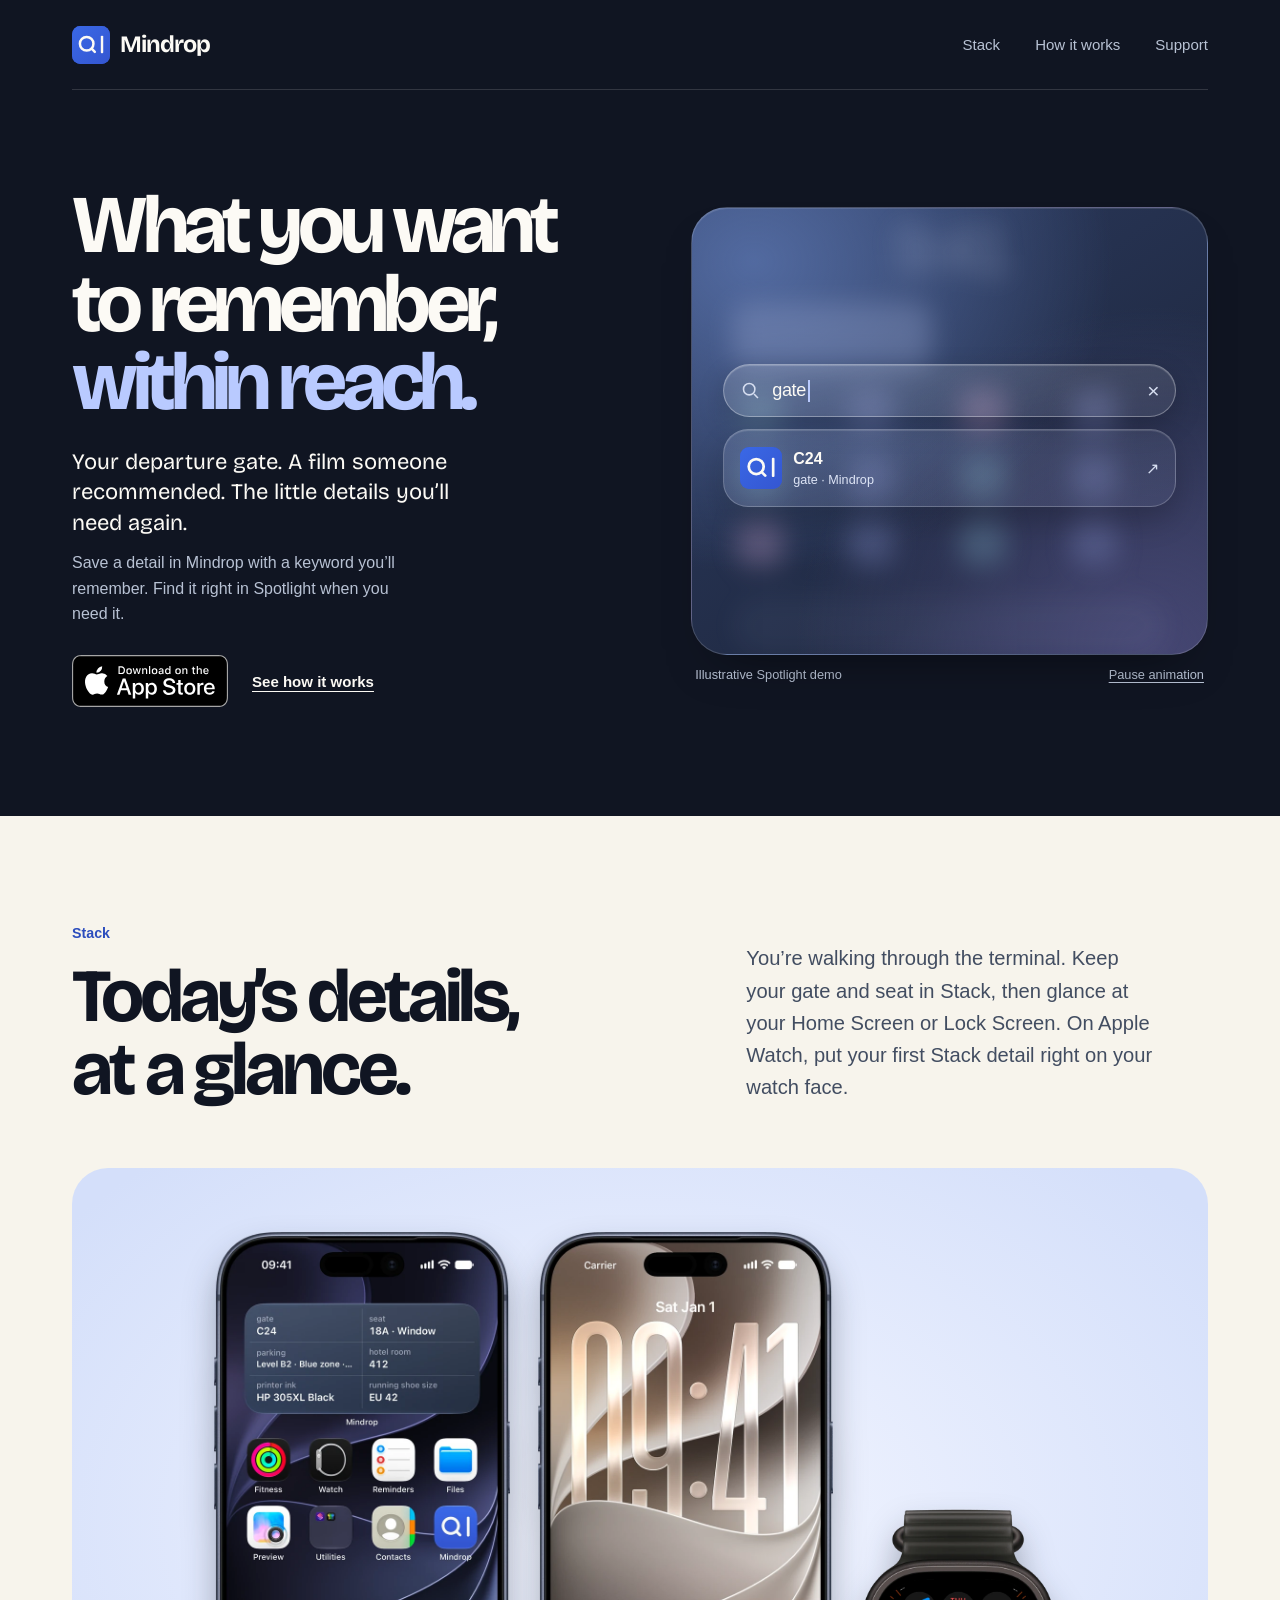
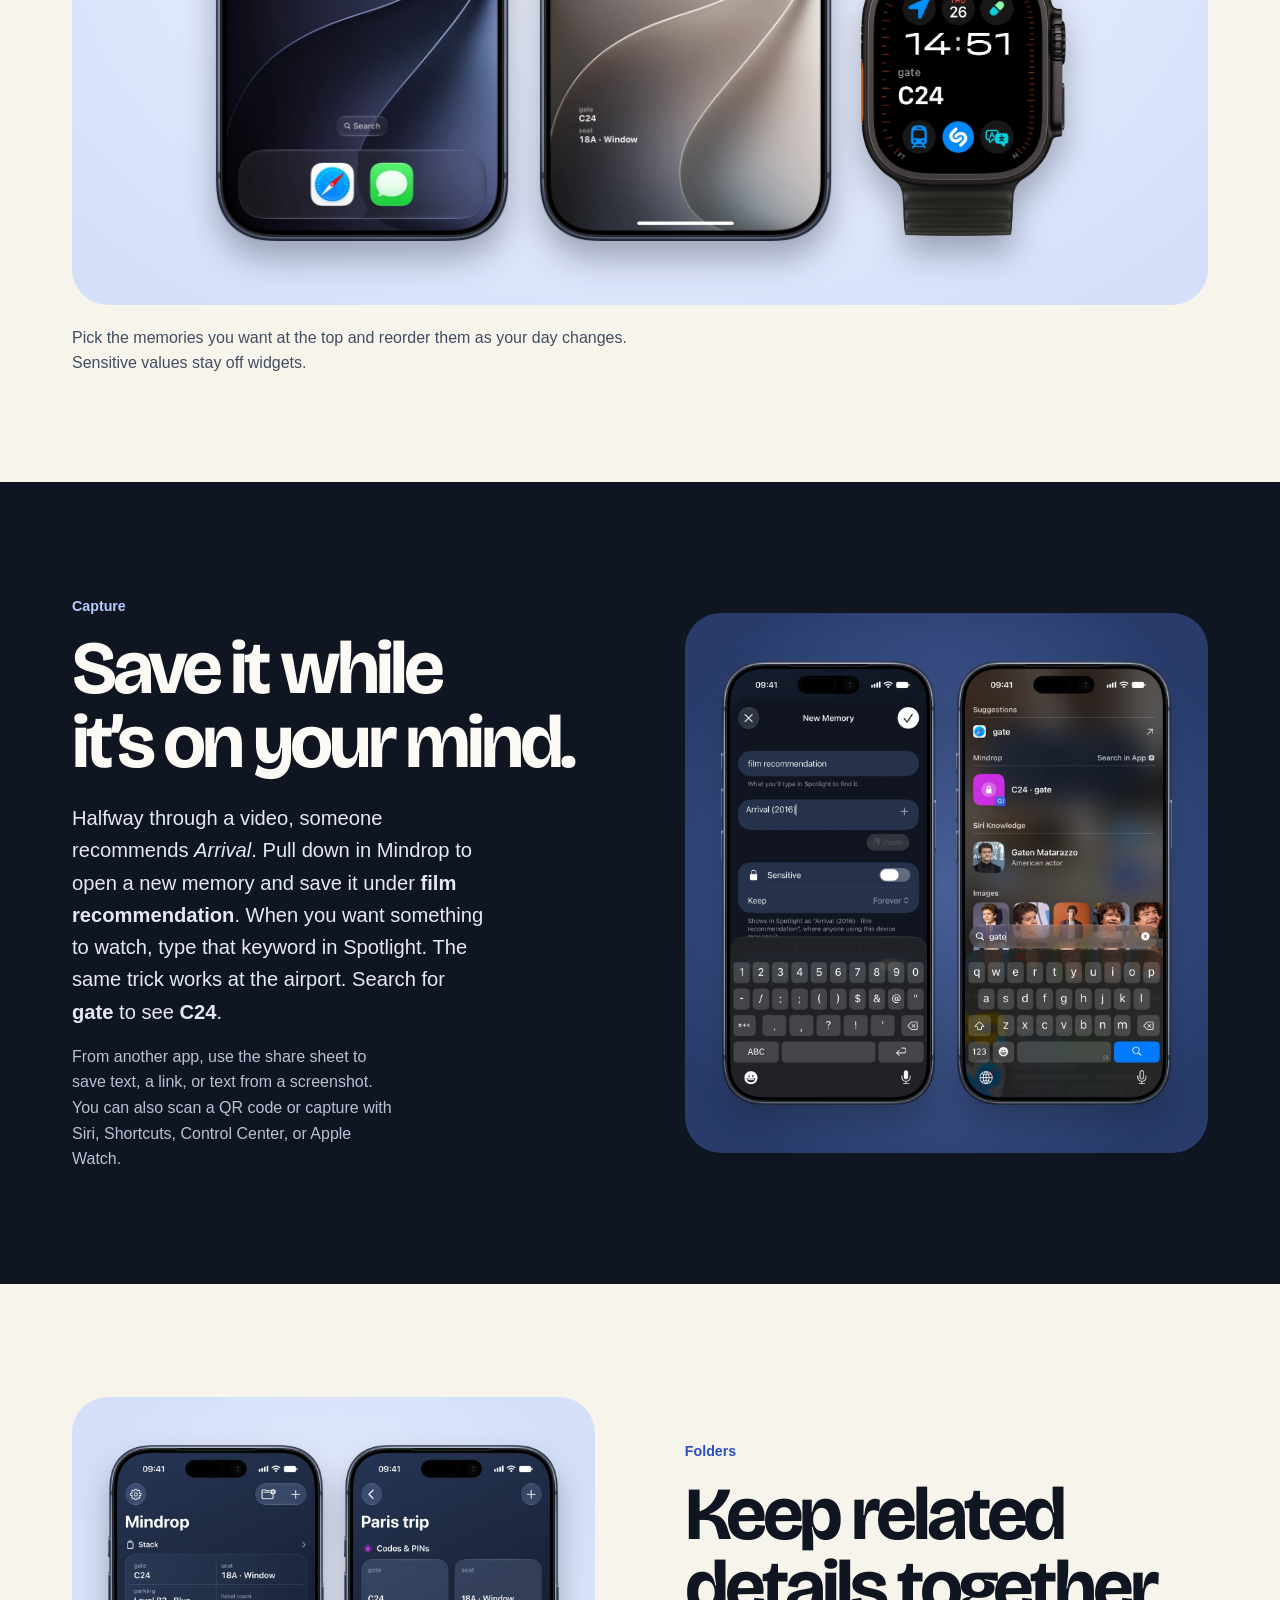
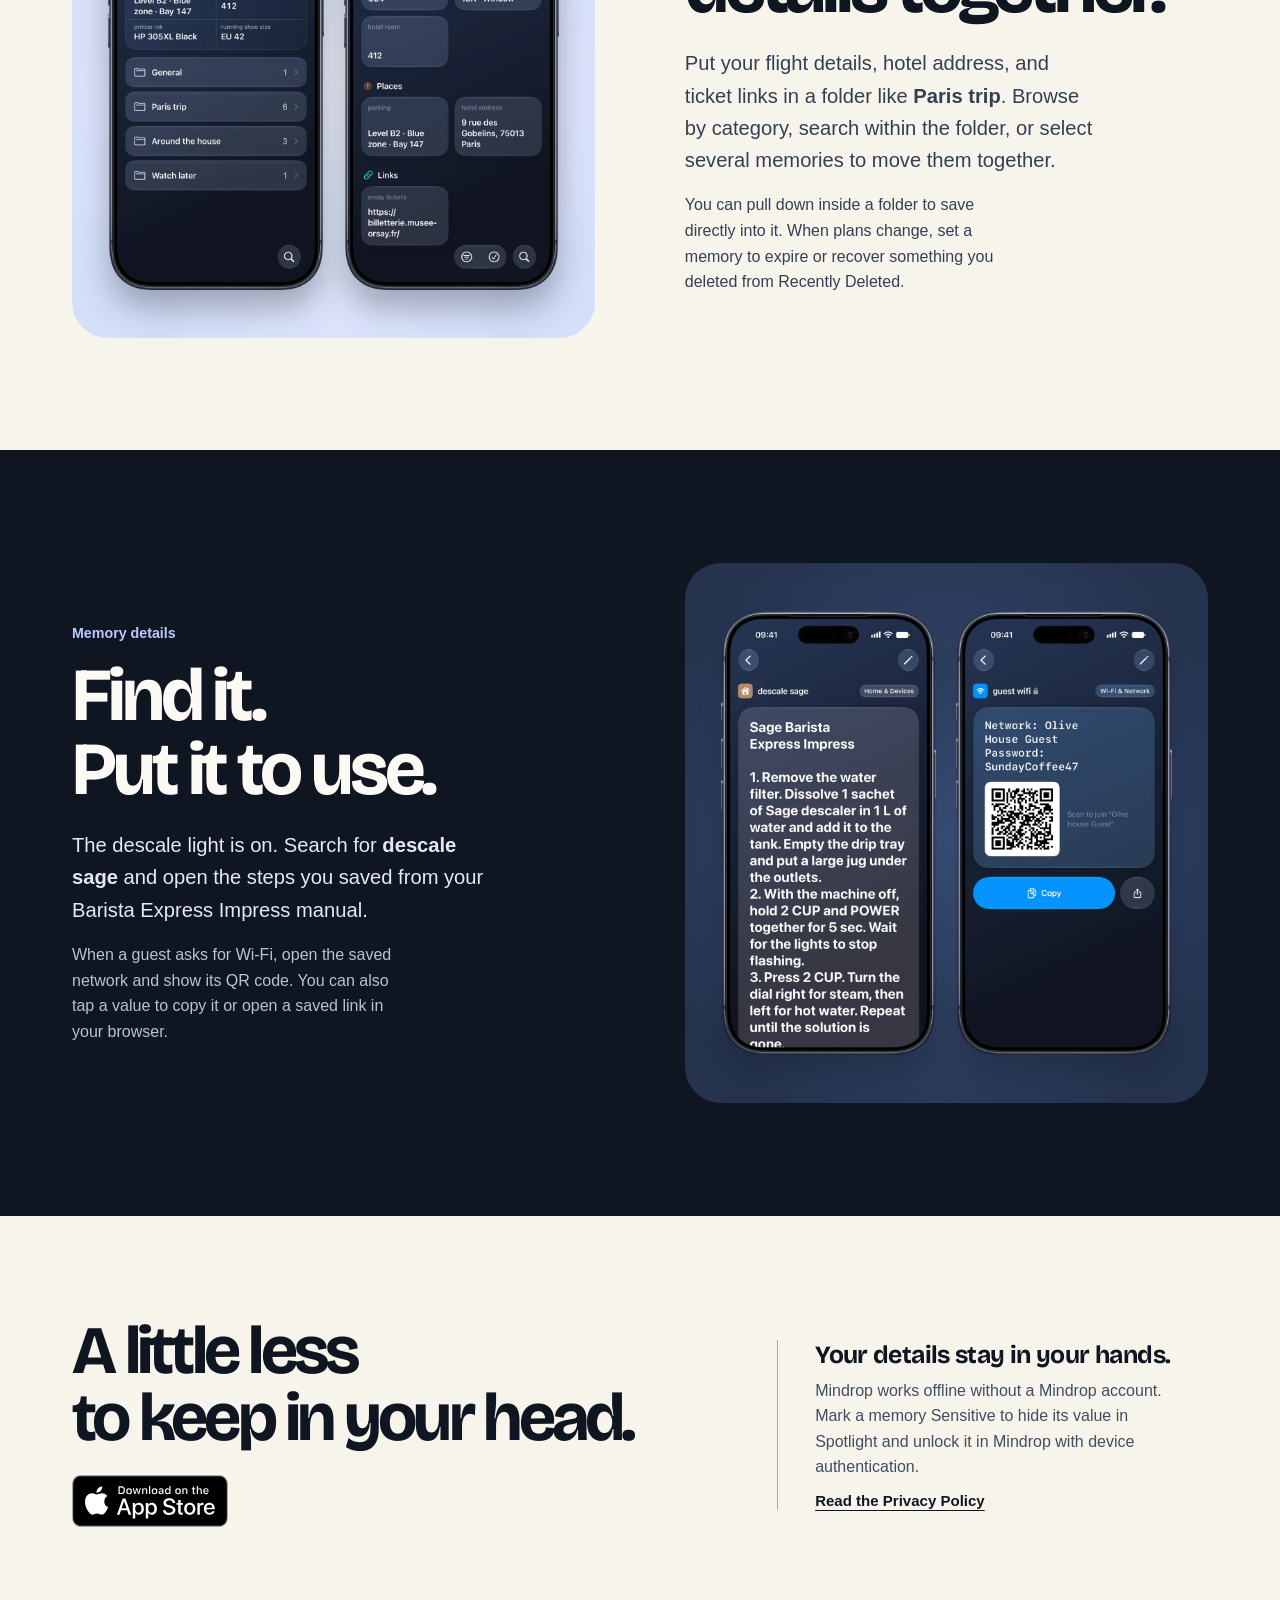
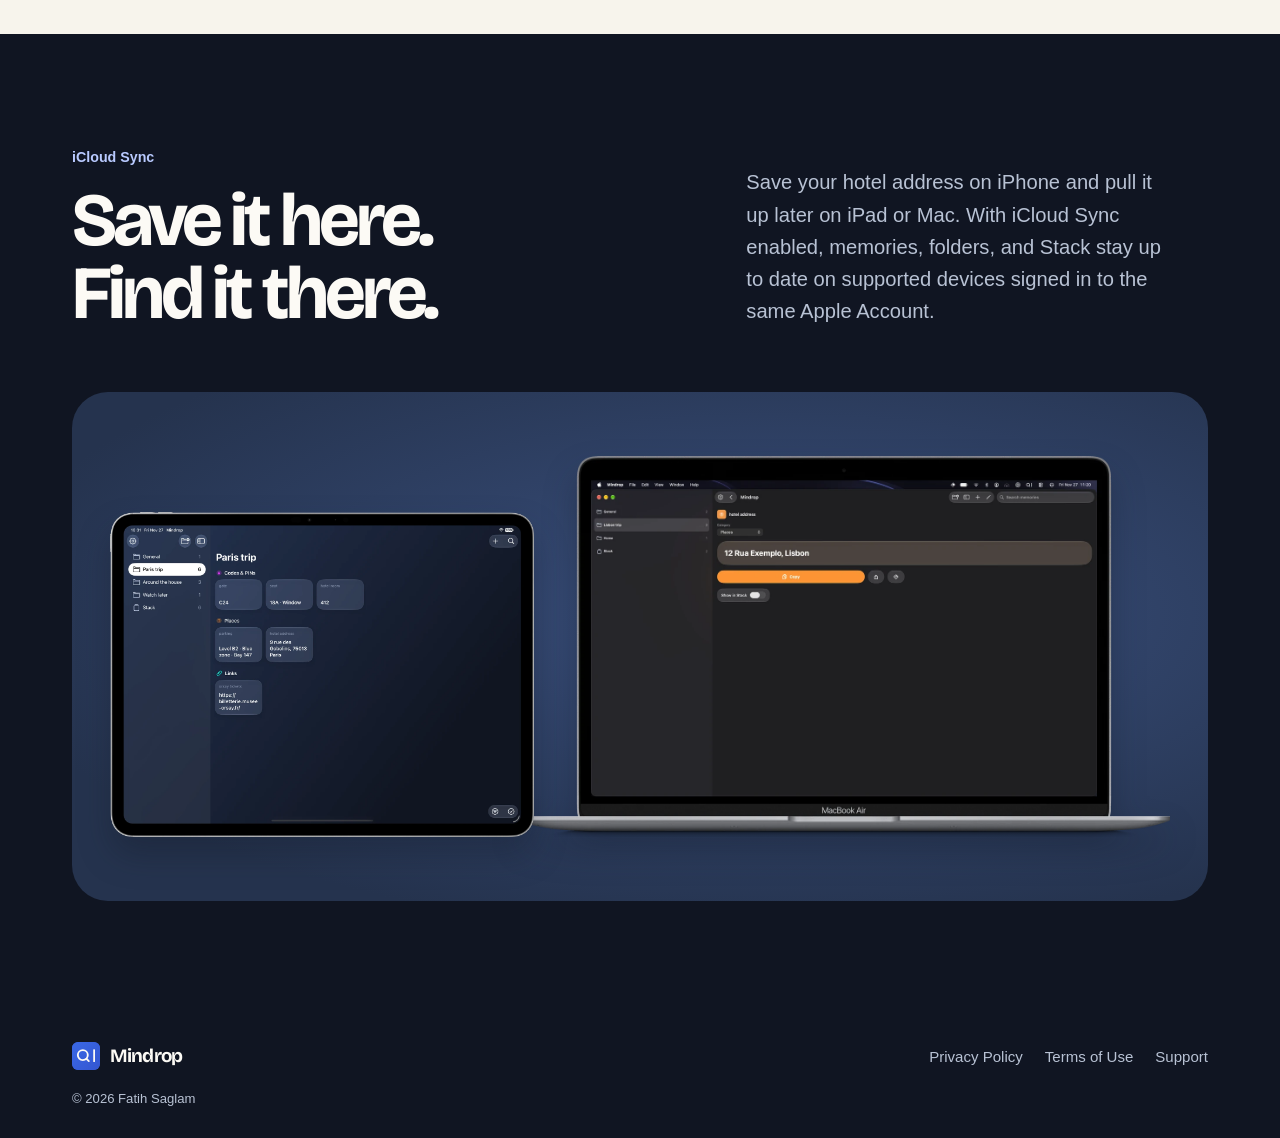
==== commit 9b632875: "Prepare Mindrop website with device screenshots" ====
--- a/docs/index.html
+++ b/docs/index.html
@@ -4,14 +4,14 @@
   <meta charset="utf-8">
   <meta name="viewport" content="width=device-width, initial-scale=1">
   <meta name="theme-color" content="#101522">
-  <title>Mindrop — Remember less. Find it faster.</title>
+  <title>Mindrop — What you want to remember, within reach.</title>
   <meta name="description" content="Save the details you’ll need again. Find them in Spotlight, organize them in folders, and keep the ones you need today in Stack.">
-  <meta property="og:title" content="Mindrop — Remember less. Find it faster.">
+  <meta property="og:title" content="Mindrop — What you want to remember, within reach.">
   <meta property="og:description" content="The little details you’ll need again, a Spotlight search or a glance away.">
   <meta property="og:type" content="website">
   <link rel="icon" type="image/svg+xml" href="assets/brand-icon.svg">
-  <link rel="stylesheet" href="assets/site.css?v=7">
-  <script src="assets/demo.js" defer></script>
+  <link rel="stylesheet" href="assets/site.css?v=10">
+  <script src="assets/demo.js?v=2" defer></script>
 </head>
 <body class="home-page">
 <a class="skip" href="#main">Skip to content</a>
@@ -27,7 +27,7 @@
 <main id="main">
   <section class="hero shell" aria-labelledby="hero-title">
     <div class="hero-copy">
-      <h1 id="hero-title">Remember less.<br><span>Find it faster.</span></h1>
+      <h1 id="hero-title">What you want to remember,<br><span>within reach.</span></h1>
       <p class="intro">Your departure gate. A film someone recommended. The little details you’ll need again.</p>
       <p class="hero-detail">Save a detail in Mindrop with a keyword you’ll remember. Find it right in Spotlight when you need it.</p>
       <div class="hero-actions">
@@ -54,35 +54,18 @@
           <p class="eyebrow">Stack</p>
           <h2 id="stack-title">Today’s details,<br>at a glance.</h2>
         </div>
-        <p>You’re walking through the terminal. Keep your gate and seat in Stack, then glance at your Home Screen, Lock Screen, or Apple Watch to see where you’re headed.</p>
+        <p>You’re walking through the terminal. Keep your gate and seat in Stack, then glance at your Home Screen or Lock Screen. On Apple Watch, put your first Stack detail right on your watch face.</p>
       </div>
-      <div class="stack-gallery">
-        <figure class="stack-device">
-          <div class="phone phone-stack"><img src="assets/screens/library.jpg" width="667" height="1450" alt="Mindrop’s library with a Stack preview showing gate C24 and seat 18A." loading="lazy" decoding="async"></div>
-          <figcaption>In Mindrop</figcaption>
+      <div class="device-stage stack-stage">
+        <figure class="stack-home">
+          <img src="assets/devices/iphone-home-screen-stack-widget.webp" width="620" height="1278" alt="iPhone Home Screen Stack widget showing gate C24, seat 18A, and four other saved details." loading="lazy" decoding="async">
         </figure>
-        <div class="widget-gallery">
-          <figure class="widget-card widget-card-home">
-            <div class="widget-home">
-              <div><small>gate</small><strong>C24</strong></div>
-              <div><small>seat</small><strong>18A</strong></div>
-              <div><small>parking</small><strong>B2 · Blue zone</strong></div>
-              <div><small>hotel room</small><strong>412</strong></div>
-              <div><small>printer ink</small><strong>305XL black</strong></div>
-              <div><small>shoe size</small><strong>EU 42</strong></div>
-            </div>
-            <figcaption>Home Screen</figcaption>
-          </figure>
-          <figure class="widget-card widget-card-lock">
-            <div class="widget-lock"><div><small>gate</small><strong>C24</strong></div><div><small>seat</small><strong>18A</strong></div></div>
-            <figcaption>Lock Screen</figcaption>
-          </figure>
-          <figure class="widget-card widget-card-watch">
-            <img src="assets/screens/watch-stack.jpg" width="510" height="219" alt="Apple Watch Smart Stack widget showing departure gate C24 and seat 18A." loading="lazy" decoding="async">
-            <figcaption>Apple Watch</figcaption>
-          </figure>
-          <p class="widget-caption">Widget previews</p>
-        </div>
+        <figure class="stack-lock">
+          <img src="assets/devices/iphone-lock-screen-stack-widget.webp" width="620" height="1278" alt="iPhone Lock Screen Stack widget showing gate C24 and seat 18A." loading="lazy" decoding="async">
+        </figure>
+        <figure class="stack-watch">
+          <img src="assets/devices/watch-face-stack-complication.webp" width="562" height="925" alt="Apple Watch face with the Mindrop complication showing gate C24." loading="lazy" decoding="async">
+        </figure>
       </div>
       <p class="stack-note">Pick the memories you want at the top and reorder them as your day changes. Sensitive values stay off widgets.</p>
     </div>
@@ -92,30 +75,33 @@
     <div class="chapter-copy">
       <p class="eyebrow">Capture</p>
       <h2 id="capture-title">Save it while<br>it’s on your mind.</h2>
-      <p>Halfway through a video, someone recommends <em>Arrival</em>. Pull down in Mindrop to open a new memory and save it under <strong>film recommendation</strong>. When you want something to watch, that’s all you need to type in Spotlight.</p>
+      <p>Halfway through a video, someone recommends <em>Arrival</em>. Pull down in Mindrop to open a new memory and save it under <strong>film recommendation</strong>. When you want something to watch, type that keyword in Spotlight. The same trick works at the airport. Search for <strong>gate</strong> to see <strong>C24</strong>.</p>
       <p class="secondary">From another app, use the share sheet to save text, a link, or text from a screenshot. You can also scan a QR code or capture with Siri, Shortcuts, Control Center, or Apple Watch.</p>
     </div>
-    <figure class="capture-art">
-      <div class="capture-example">
-        <div class="index-card"><span>film recommendation</span><strong>Arrival</strong></div>
-        <div class="capture-result">
-          <img src="assets/brand-icon.svg" width="42" height="42" alt="">
-          <div><strong>Arrival</strong><small>film recommendation · Mindrop</small></div>
-        </div>
-      </div>
-      <figcaption>Example memory and Spotlight result</figcaption>
-    </figure>
+    <div class="device-stage device-pair capture-art">
+      <figure>
+        <img src="assets/devices/iphone-new-memory-arrival.webp" width="620" height="1278" alt="Mindrop’s New Memory form with film recommendation and Arrival (2016) entered." loading="lazy" decoding="async">
+      </figure>
+      <figure>
+        <img src="assets/devices/iphone-spotlight-gate-result.webp" width="620" height="1278" alt="iPhone Spotlight results for gate, showing C24 in the Mindrop result." loading="lazy" decoding="async">
+      </figure>
+    </div>
   </section>
 
   <section class="library paper" id="library" aria-labelledby="library-title">
     <div class="shell chapter">
-      <figure class="chapter-art library-art">
-        <div class="phone phone-folder"><img src="assets/screens/library.jpg" width="667" height="1450" alt="Mindrop’s library with General, Lisbon trip, Around the house, and Watch later folders." loading="lazy" decoding="async"></div>
-      </figure>
+      <div class="device-stage device-pair library-art">
+        <figure>
+          <img src="assets/devices/iphone-library-stack-preview.webp" width="620" height="1278" alt="Mindrop’s library with a Stack preview and four folders, including Paris trip." loading="lazy" decoding="async">
+        </figure>
+        <figure>
+          <img src="assets/devices/iphone-paris-trip-folder.webp" width="620" height="1278" alt="Paris trip folder with flight details, the hotel address, and a museum ticket link grouped by category." loading="lazy" decoding="async">
+        </figure>
+      </div>
       <div class="chapter-copy">
         <p class="eyebrow">Folders</p>
         <h2 id="library-title">Keep related<br>details together.</h2>
-        <p>Put your flight details, hotel address, and ticket links in a travel folder. Browse by category, search within the folder, or select several memories to move them together.</p>
+        <p>Put your flight details, hotel address, and ticket links in a folder like <strong>Paris trip</strong>. Browse by category, search within the folder, or select several memories to move them together.</p>
         <p class="secondary">You can pull down inside a folder to save directly into it. When plans change, set a memory to expire or recover something you deleted from Recently Deleted.</p>
       </div>
     </div>
@@ -125,13 +111,17 @@
     <div class="chapter-copy">
       <p class="eyebrow">Memory details</p>
       <h2 id="use-title">Find it.<br>Put it to use.</h2>
-      <p>It’s time to clean the coffee machine. Search for <strong>coffee machine care</strong> and open the steps you saved when the manual was handy.</p>
+      <p>The descale light is on. Search for <strong>descale sage</strong> and open the steps you saved from your Barista Express Impress manual.</p>
       <p class="secondary">When a guest asks for Wi-Fi, open the saved network and show its QR code. You can also tap a value to copy it or open a saved link in your browser.</p>
     </div>
-    <figure class="chapter-art detail-art">
-      <div class="phone phone-detail"><img src="assets/screens/detail.jpg" width="667" height="1450" alt="Mindrop’s Wi-Fi memory detail with a sample network name and copy and share controls." loading="lazy" decoding="async"></div>
-      <figcaption>Wi-Fi memory detail</figcaption>
-    </figure>
+    <div class="device-stage device-pair detail-art">
+      <figure>
+        <img src="assets/devices/iphone-descale-sage-detail.webp" width="620" height="1278" alt="Saved descaling instructions for the Sage Barista Express Impress." loading="lazy" decoding="async">
+      </figure>
+      <figure>
+        <img src="assets/devices/iphone-guest-wifi-qr.webp" width="620" height="1278" alt="Unlocked guest Wi-Fi memory with a QR code for joining the example network." loading="lazy" decoding="async">
+      </figure>
+    </div>
   </section>
 
   <section class="closing paper" aria-labelledby="closing-title">
@@ -142,9 +132,30 @@
       </div>
       <div class="privacy-copy">
         <h3>Your details stay in your hands.</h3>
-        <p>Mindrop works offline without an account. Optional iCloud sync keeps memories available on supported devices. Mark a memory Sensitive to hide its value in Spotlight and unlock it in Mindrop with device authentication.</p>
+        <p>Mindrop works offline without a Mindrop account. Mark a memory Sensitive to hide its value in Spotlight and unlock it in Mindrop with device authentication.</p>
         <a class="text-link" href="privacy.html">Read the Privacy Policy</a>
       </div>
+    </div>
+  </section>
+  <section class="sync shell" id="icloud" aria-labelledby="sync-title">
+    <div class="section-heading">
+      <div>
+        <p class="eyebrow">iCloud Sync</p>
+        <h2 id="sync-title">Save it here.<br>Find it there.</h2>
+      </div>
+      <p>Save your hotel address on iPhone and pull it up later on iPad or Mac. With iCloud Sync enabled, memories, folders, and Stack stay up to date on supported devices signed in to the same Apple Account.</p>
+    </div>
+    <div class="device-stage sync-stage">
+      <figure class="sync-ipad">
+        <a href="assets/devices/ipad-paris-trip-folder-02.webp" aria-label="View the full-size iPad screenshot">
+          <img src="assets/devices/ipad-paris-trip-folder-02.webp" width="1450" height="1111" alt="Mindrop on iPad with Paris trip open and the hotel address at 9 rue des Gobelins." decoding="async">
+        </a>
+      </figure>
+      <figure class="sync-mac">
+        <a href="assets/devices/mac-paris-trip-address.webp" aria-label="View the full-size Mac screenshot">
+          <img src="assets/devices/mac-paris-trip-address.webp" width="1500" height="877" alt="Mindrop on Mac with Paris trip selected and the saved Paris hotel address open." decoding="async">
+        </a>
+      </figure>
     </div>
   </section>
 </main>
--- a/docs/assets/site.css
+++ b/docs/assets/site.css
@@ -141,57 +141,26 @@
 .section-heading > p { padding-bottom: .16em; color: #424d61; }
 .eyebrow { color: var(--pale-cobalt); font-size: .89rem; font-weight: 650; margin-bottom: 15px; }
 .paper .eyebrow { color: #2c4dbd; }
-.stack-gallery {
-  display: grid; grid-template-columns: minmax(230px, .84fr) 1.26fr; gap: 12px;
-  min-height: 485px;
-}
-.stack-device, .widget-card {
-  position: relative; isolation: isolate; border-radius: 26px; overflow: hidden;
-}
-.stack-device {
-  display: grid; place-items: start center; background: #dce4fc;
-  padding: 37px 24px 0; min-height: 480px;
-}
-.stack-device::before, .chapter-art::before, .capture-art::before {
-  content: ''; position: absolute; z-index: -1; inset: 0;
-  background: radial-gradient(ellipse at 50% 65%, #fff8, transparent 68%);
-}
-.stack-device figcaption, .widget-card figcaption {
-  position: absolute; z-index: 1; left: 16px; bottom: 16px; max-width: calc(100% - 32px);
-  padding: 7px 12px; border-radius: 99px; background: var(--cream);
-  color: var(--navy); font-size: .85rem; font-weight: 650;
-}
-.phone {
-  width: 100%; overflow: hidden; border: 5px solid #171c2a; border-radius: 30px;
-  background: var(--navy); box-shadow: 0 24px 48px #10152235, 0 0 0 1px #ffffff52;
-}
-.phone img { width: 100%; height: auto; }
-.phone-stack { position: absolute; top: 37px; width: min(70%, 300px); }
-.widget-gallery {
-  position: relative; display: grid; grid-template-columns: 1fr 1fr; grid-template-rows: 1.16fr 1fr;
-  gap: 12px; padding-bottom: 20px;
-}
-.widget-card { display: grid; place-items: center; padding: 24px 18px 52px; }
-.widget-card-home { grid-column: 1 / -1; background: #25324a; }
-.widget-home {
-  display: grid; grid-template-columns: 1fr 1fr; gap: 1px; width: min(100%, 350px);
-  padding: 10px; border-radius: 20px; background: linear-gradient(140deg, #2a3956, #192438);
-  border: 1px solid #ffffff28; box-shadow: 0 12px 32px #10152270; color: var(--ink);
-}
-.widget-home div { padding: 7px 8px; min-width: 0; }
-.widget-home div:nth-child(odd) { border-right: 1px solid #ffffff30; }
-.widget-home div:nth-child(-n + 4) { border-bottom: 1px solid #ffffff30; }
-.widget-home small, .widget-lock small { display: block; font-size: .75rem; margin-bottom: 2px; color: #c8d4eb; }
-.widget-home strong { display: block; font-size: clamp(.88rem, 1.5vw, 1.12rem); }
-.widget-card-lock { background: linear-gradient(140deg, #4f68a8, #273a62); }
-.widget-lock {
-  width: min(100%, 155px); padding: 7px 10px; border-left: 2px solid #dce7ff8c;
-  color: white; line-height: 1.12;
-}
-.widget-lock div + div { margin-top: 6px; }
-.widget-card-watch { background: #182132; }
-.widget-card-watch img { width: min(100%, 193px); height: auto; border-radius: 16px; }
-.widget-caption { position: absolute; bottom: 0; right: 3px; color: #46526a; line-height: 1; font-size: .8rem; }
+.device-stage {
+  position: relative;
+  isolation: isolate;
+  overflow: hidden;
+  border-radius: clamp(20px, 3vw, 36px);
+}
+.device-stage img {
+  width: 100%;
+  height: auto;
+  filter: drop-shadow(0 18px 16px #10152250);
+}
+.stack-stage {
+  display: grid;
+  grid-template-columns: 26% 26% 18%;
+  justify-content: center;
+  align-items: end;
+  gap: clamp(8px, 2.4vw, 28px);
+  padding-block: clamp(28px, 5vw, 68px);
+  background: radial-gradient(ellipse at 50% 48%, #f2f5ff 5%, #d4dffa 90%);
+}
 .stack-note { color: #424d61; margin-top: 20px; max-width: 65ch; }
 
 .capture, .chapter {
@@ -203,36 +172,34 @@
 .chapter-copy .secondary { margin-top: 16px; }
 .chapter-copy > p.secondary { color: var(--muted); font-size: 1rem; }
 .paper .chapter-copy > p:not(.eyebrow) { color: #343f54; }
-.capture-art, .chapter-art {
-  display: grid; place-items: center; position: relative; isolation: isolate;
-  min-height: 430px; border-radius: 26px; overflow: hidden;
-}
-.capture-art { background: linear-gradient(145deg, #3855a5, #263554 82%); }
-.capture-art::before, .detail-art::before { background: radial-gradient(ellipse at 50% 60%, #9cb5ff5c, transparent 75%); }
-.phone-folder, .phone-detail { position: absolute; top: 36px; width: min(61%, 265px); }
-.index-card {
-  padding: 24px 26px; border-radius: 9px; background: var(--cream); color: var(--navy);
-  box-shadow: 0 16px 32px #10152250; transform: rotate(-7deg);
-}
-.index-card span { display: block; font: 600 .83rem/1.2 var(--system); padding-bottom: 8px; border-bottom: 1px solid #3456d19e; }
-.index-card strong { display: block; font: 700 2.5rem/1.1 var(--display); margin-top: 8px; }
-.capture-example { display: grid; gap: 26px; width: min(82%, 350px); }
-.capture-result {
-  display: flex; align-items: center; gap: 12px; padding: 12px 14px;
-  border: 1px solid #ffffff52; border-radius: 20px;
-  background: linear-gradient(140deg, #435786, #35456a);
-  box-shadow: 0 14px 28px #10152255;
-}
-.capture-result small { display: block; color: #dee5f6; margin-top: 3px; font-size: .8rem; }
-.capture-art figcaption, .detail-art figcaption {
-  position: absolute; bottom: 15px; right: 16px; padding: 6px 10px; border-radius: 99px;
-  background: var(--navy); color: var(--ink); font-size: .82rem;
-}
-.library-art { background: #dce4fc; }
-.detail-art { background: #263554; }
-.phone-folder, .phone-detail { width: min(74%, 305px); }
-.phone-folder { top: -98px; }
-.library-art { min-height: 391px; }
+.device-pair {
+  display: grid;
+  grid-template-columns: repeat(2, minmax(0, 1fr));
+  align-items: end;
+  gap: clamp(8px, 1.6vw, 20px);
+  padding: clamp(22px, 4vw, 48px) clamp(18px, 3vw, 36px);
+}
+.capture-art {
+  background: radial-gradient(ellipse at 50% 50%, #536fae, #283b6b 85%);
+}
+.library-art {
+  background: radial-gradient(ellipse at 50% 50%, #f4f6ff, #d4dffa 85%);
+}
+.detail-art {
+  background: radial-gradient(ellipse at 50% 50%, #405583, #25334e 85%);
+}
+.sync { padding-block: clamp(64px, 8.8vw, 124px); }
+.sync .section-heading > p { color: var(--muted); }
+.sync-stage {
+  display: grid;
+  grid-template-columns: minmax(0, 2fr) minmax(0, 3fr);
+  align-items: end;
+  padding: clamp(22px, 5vw, 64px) clamp(16px, 3vw, 42px);
+  background: radial-gradient(ellipse at 62% 44%, #3a507e, #25334e 80%);
+}
+.sync-stage a { display: block; }
+.sync-ipad { z-index: 1; }
+.sync-mac { margin-inline-start: calc(-1 * clamp(5px, 1.25vw, 16px)); }
 
 .closing-inner {
   display: grid; grid-template-columns: 1fr .7fr; gap: clamp(24px, 7vw, 90px); align-items: center;
@@ -267,9 +234,6 @@
 @media (max-width: 850px) {
   .shell { width: calc(100% - 3rem); }
   .hero { gap: 28px; }
-  .stack-gallery { grid-template-columns: .88fr 1fr; }
-  .phone-stack { width: min(82%, 300px); }
-  .capture-art, .chapter-art { min-height: 360px; }
 }
 @media (max-width: 690px) {
   .shell { width: calc(100% - 2.5rem); }
@@ -278,21 +242,20 @@
   .site-header .brand img { width: 31px; height: 31px; }
   .site-header nav { gap: 11px; }
   .site-header nav a { font-size: .85rem; }
-  .hero, .section-heading, .stack-gallery, .capture, .chapter, .closing-inner { grid-template-columns: 1fr; }
+  .hero, .section-heading, .capture, .chapter, .closing-inner { grid-template-columns: 1fr; }
   .hero { gap: 33px; }
   .hero h1 { font-size: clamp(2.8rem, 11.6vw, 4.7rem); margin-bottom: 18px; }
   .hero-actions { margin-top: 21px; }
   .demo-stage { height: clamp(275px, 70vw, 380px); border-radius: 26px; }
   .section-heading { gap: 15px; }
-  .stack-device { min-height: 405px; }
-  .phone-stack { width: min(66%, 271px); top: 28px; }
-  .widget-card-home { min-height: 220px; }
-  .widget-card-lock, .widget-card-watch { min-height: 170px; }
+  .stack-stage {
+    grid-template-columns: 30% 30% 21%;
+    padding-block: 30px;
+  }
   .stack-note { margin-top: 12px; }
   .chapter { gap: 26px; }
   .library .chapter-copy { grid-row: 1; }
   .chapter-copy h2 { margin-bottom: 16px; }
-  .capture-art, .chapter-art { min-height: 365px; }
   .site-footer { grid-template-columns: 1fr; }
 }
 @media (max-width: 365px) {
@@ -300,9 +263,6 @@
   .site-header .brand { gap: 6px; }
   .site-header nav { gap: 8px; }
   .site-header nav a { font-size: .8rem; }
-  .widget-card { border-radius: 20px; }
-  .widget-card figcaption { left: 10px; bottom: 10px; }
-  .index-card { padding-inline: 18px; }
 }
 @media (prefers-reduced-motion: reduce) {
   html { scroll-behavior: auto; }
